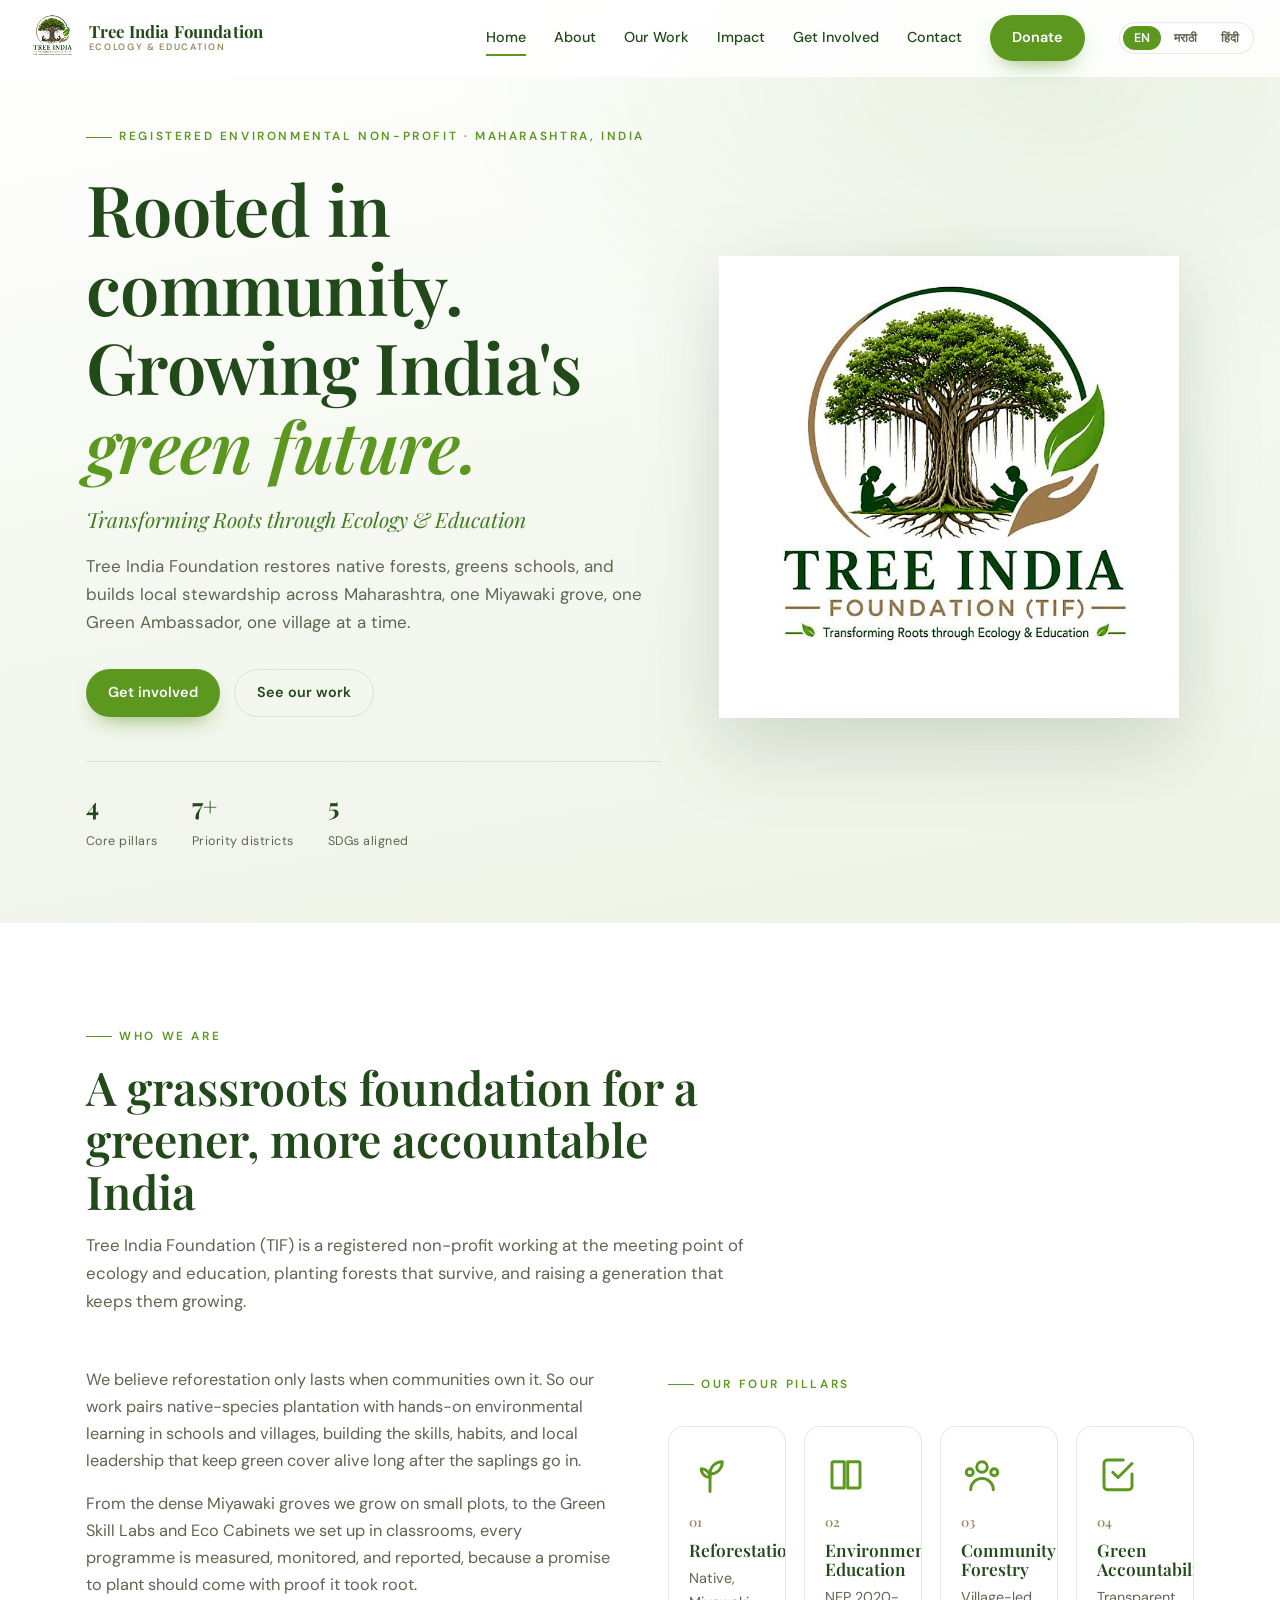
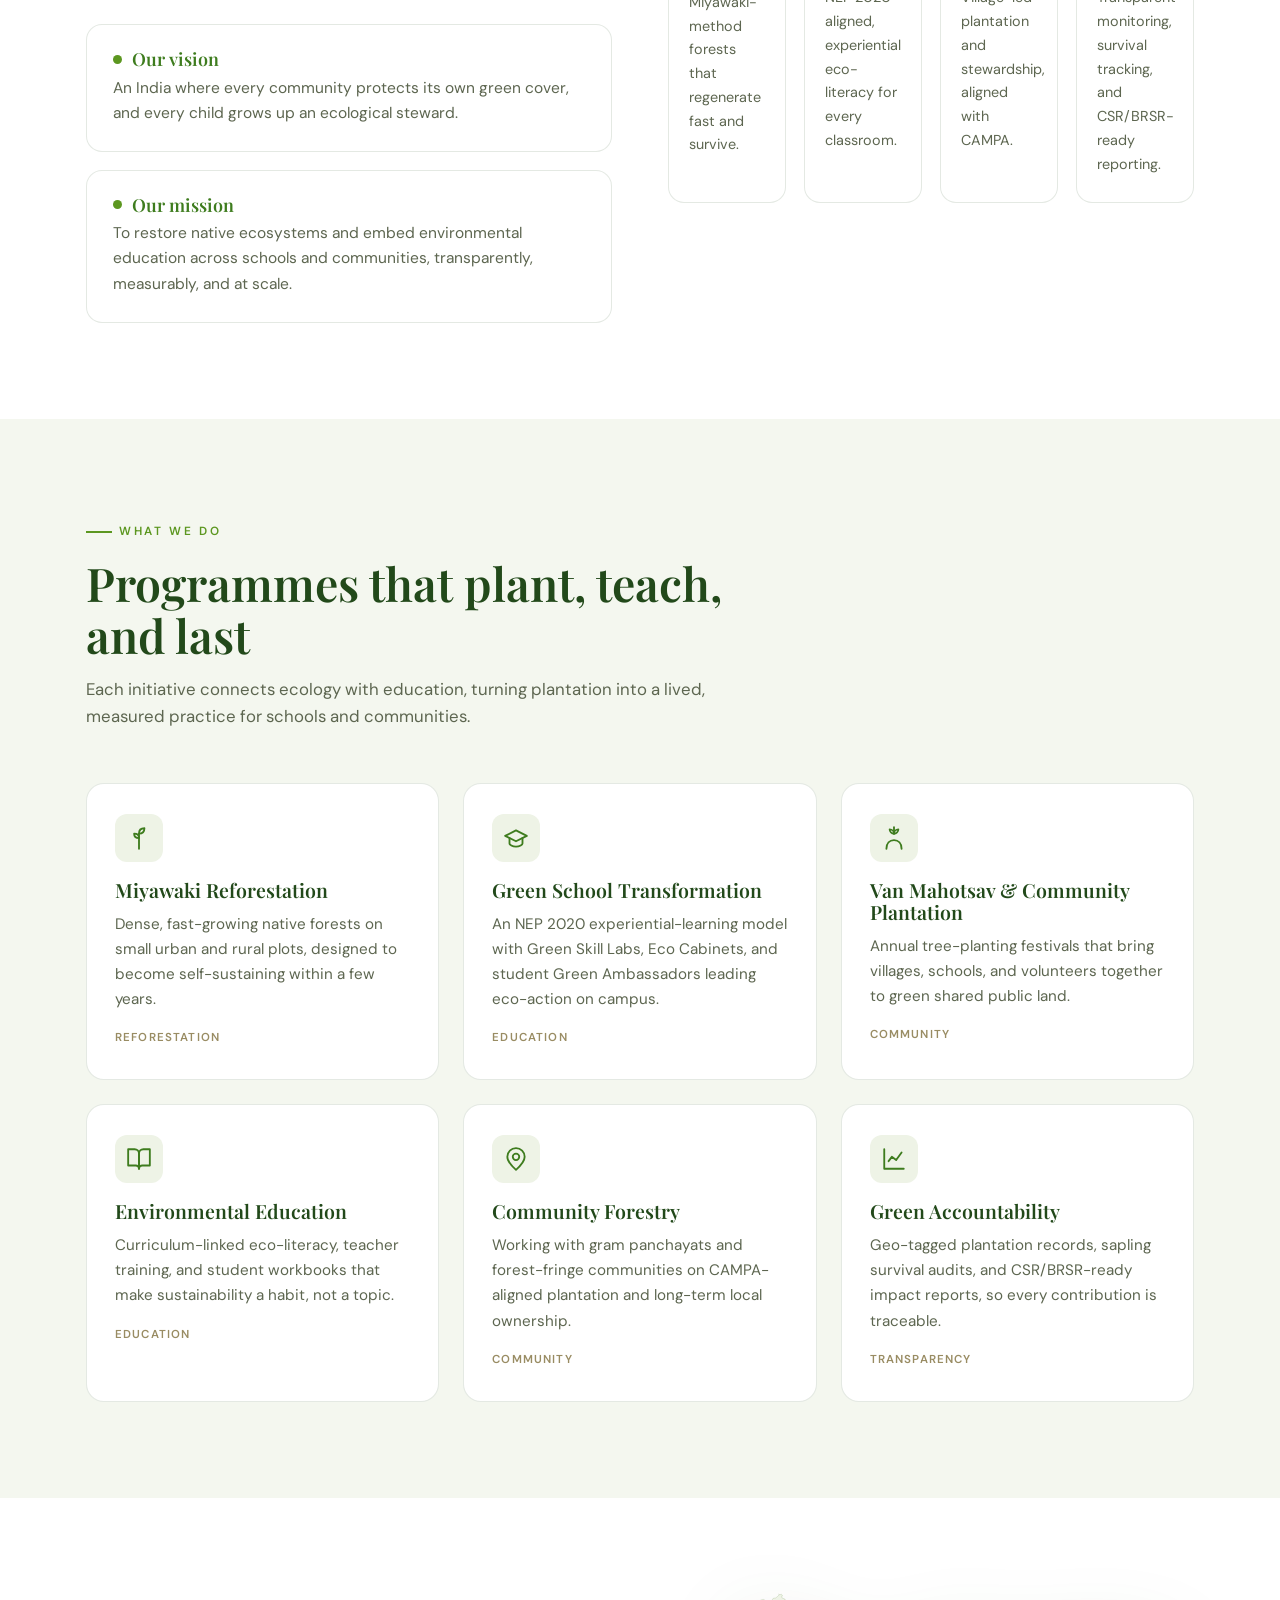
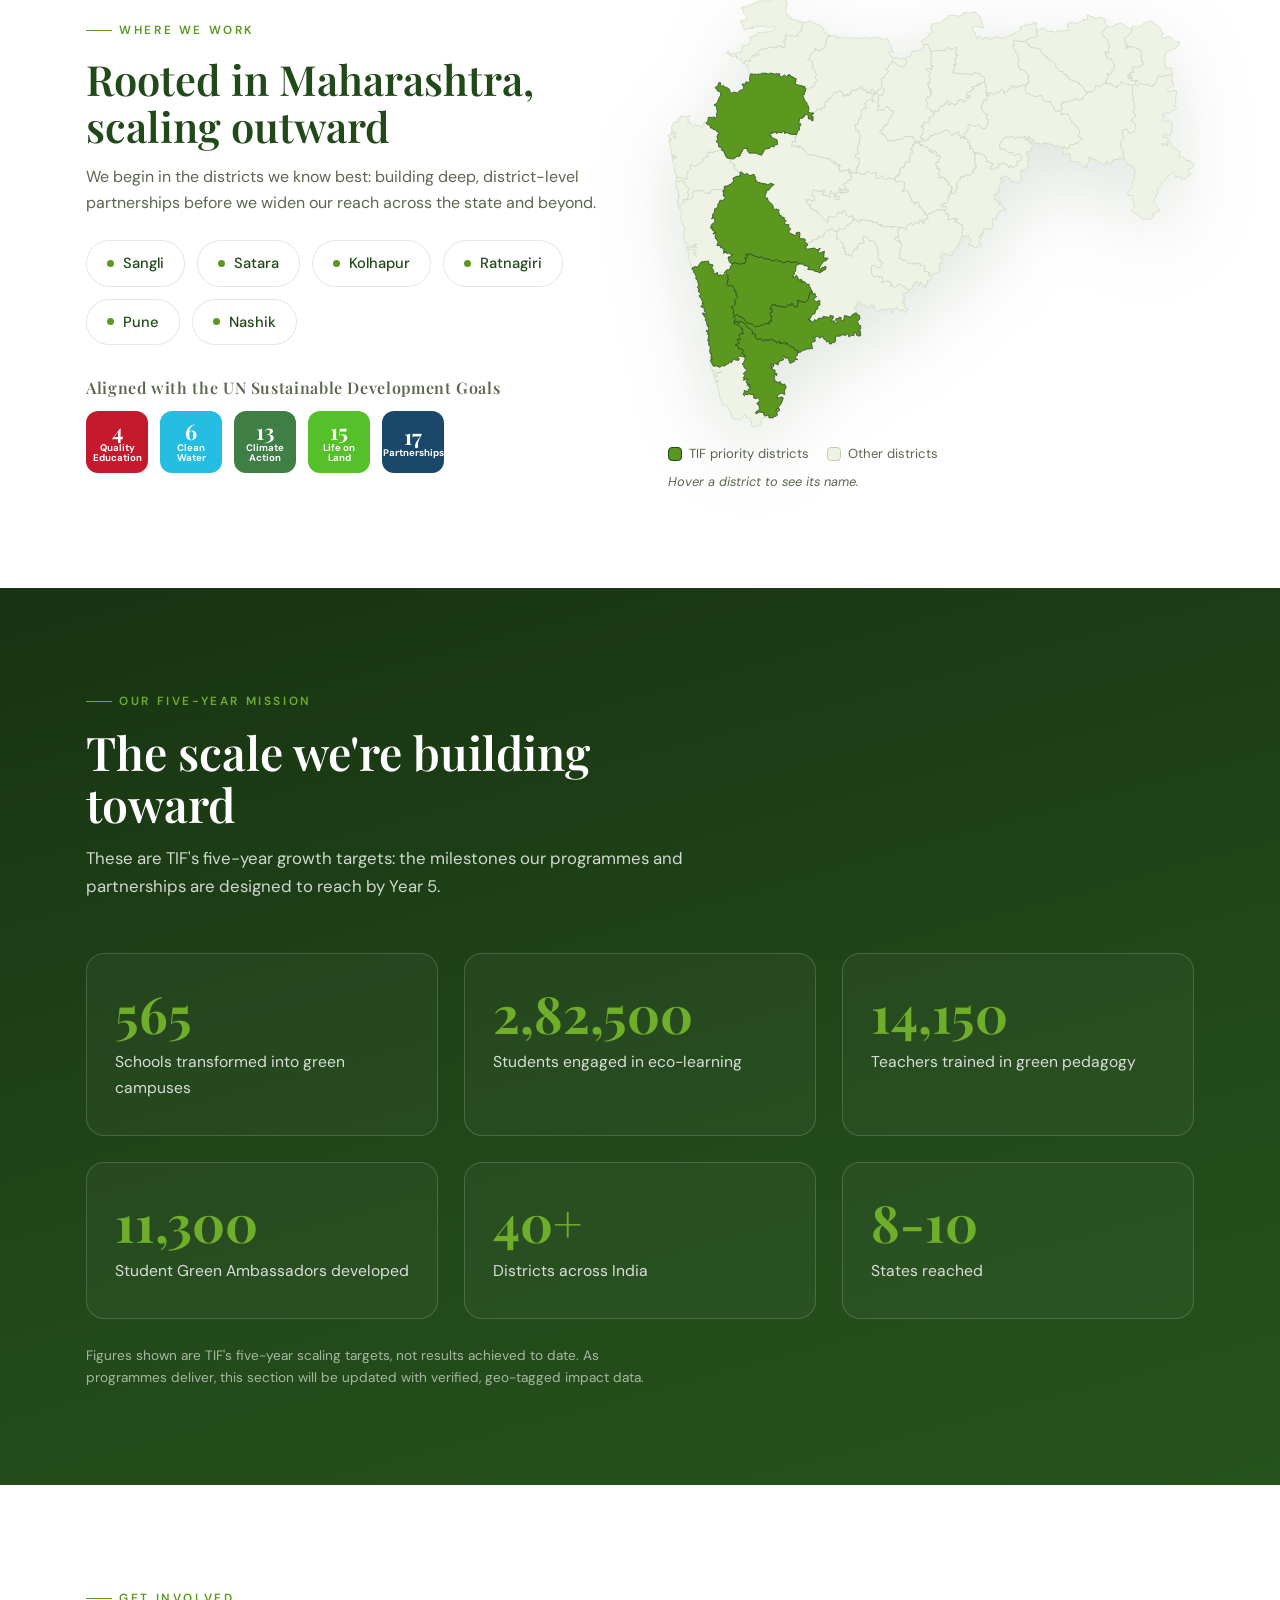
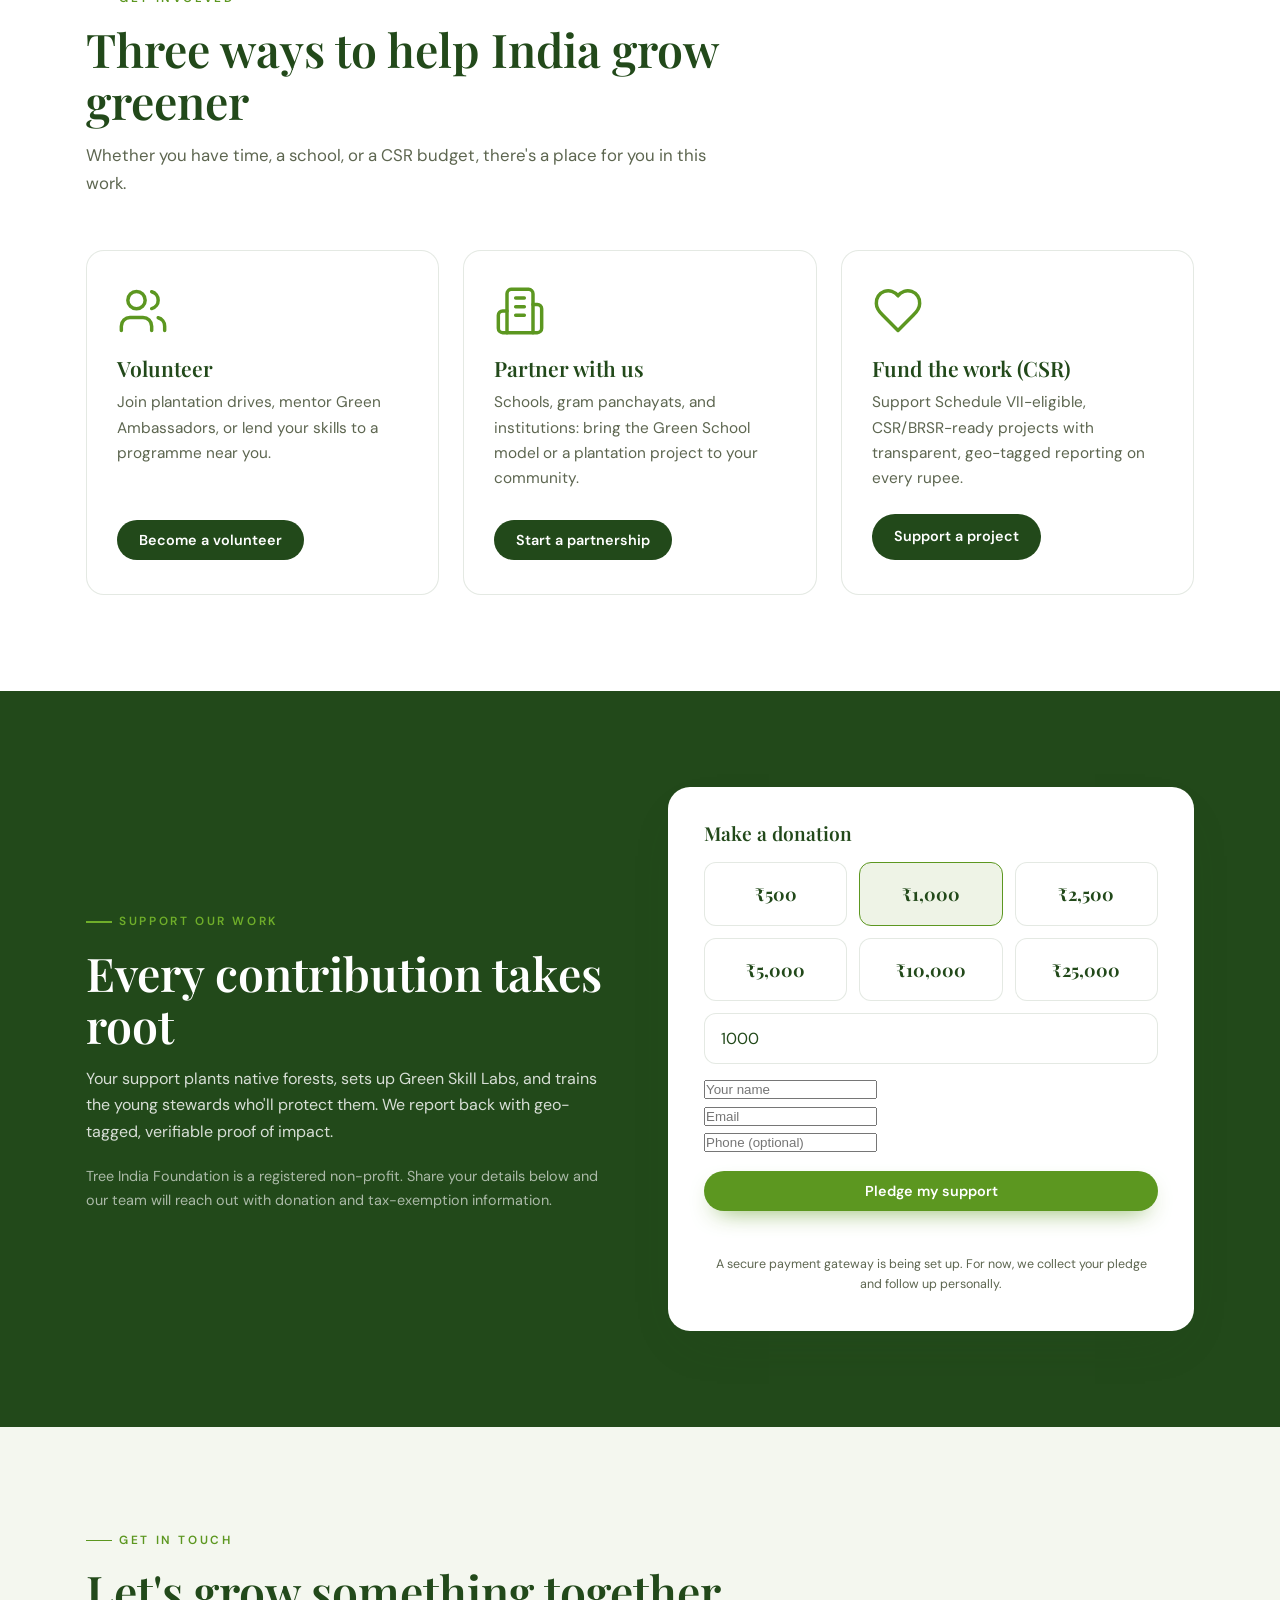
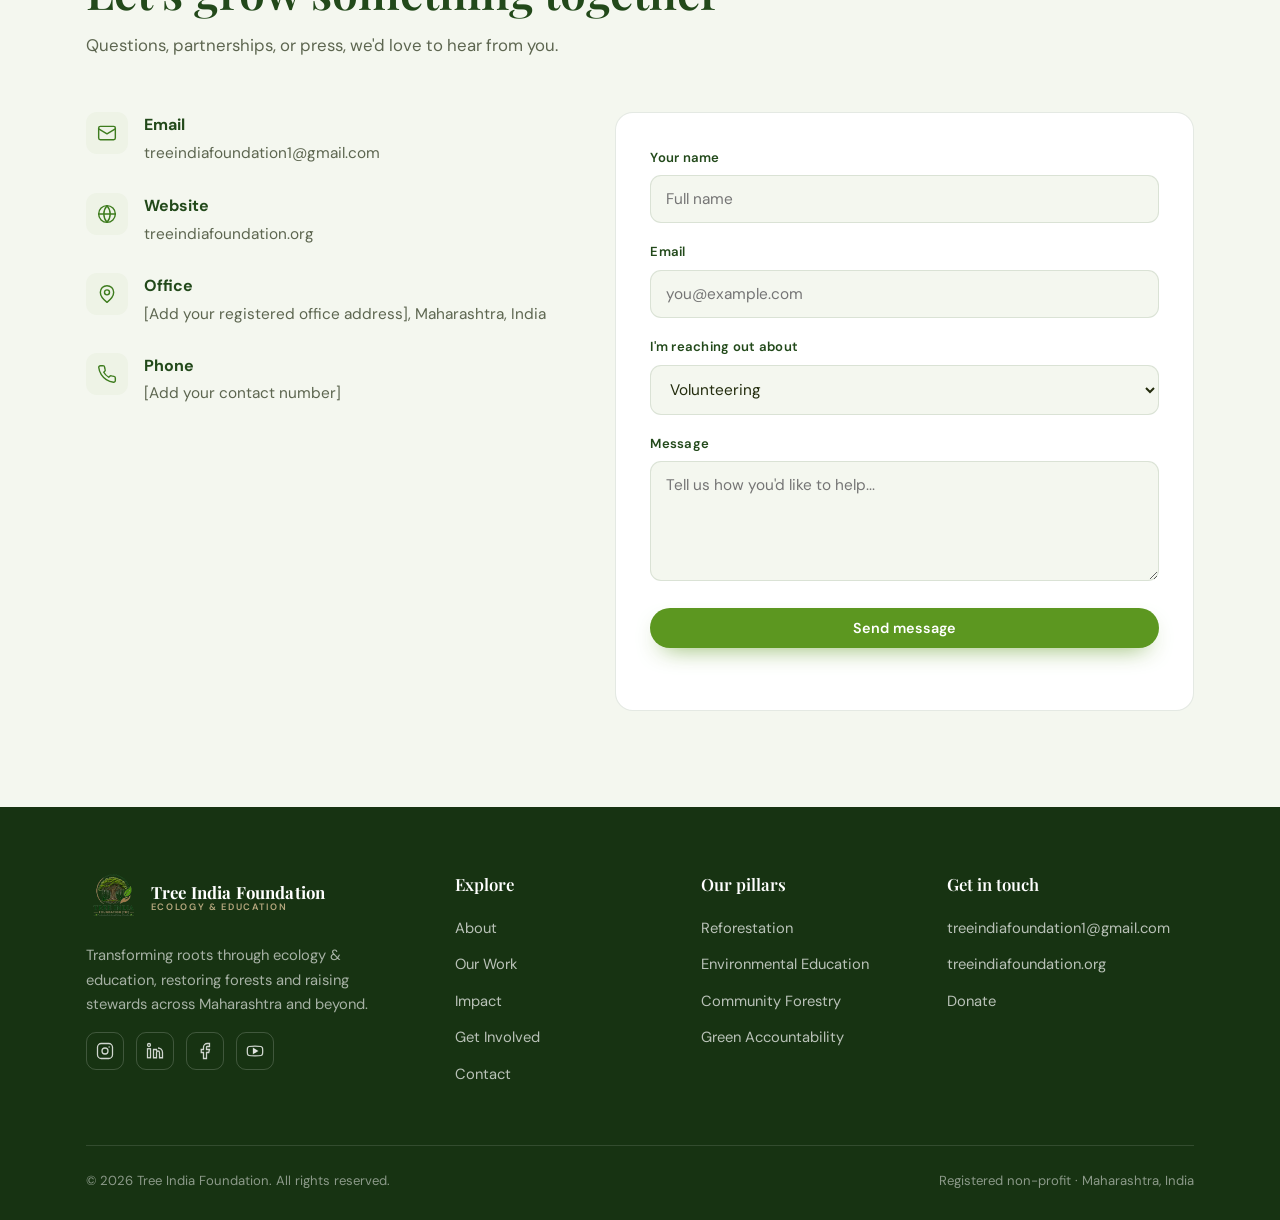
==== index.html @ 0ca1dee1 "TIF Website" ====
<!DOCTYPE html>
<html lang="en">
<head>
<meta charset="UTF-8" />
<meta name="viewport" content="width=device-width, initial-scale=1.0, viewport-fit=cover" />
<title data-i18n="meta.title">Tree India Foundation | Transforming Roots through Ecology & Education</title>
<meta name="description" data-i18n-attr="content" data-i18n="meta.desc" content="Tree India Foundation (TIF) is a registered environmental non-profit restoring forests, greening schools, and building community stewardship across Maharashtra, India." />
<link rel="icon" type="image/png" href="assets/TIF_favicon.png" />
<link rel="preconnect" href="https://fonts.googleapis.com" />
<link rel="preconnect" href="https://fonts.gstatic.com" crossorigin />
<link href="https://fonts.googleapis.com/css2?family=Playfair+Display:ital,wght@0,500;0,600;0,700;1,500&family=DM+Sans:opsz,wght@9..40,300;9..40,400;9..40,500;9..40,600;9..40,700&display=swap" rel="stylesheet" />
<link rel="stylesheet" href="css/styles.css" />
</head>
<body>

<!-- ================= NAV ================= -->
<header class="nav" id="nav">
  <a href="#home" class="brand" aria-label="Tree India Foundation home">
    <img class="mark" src="assets/TIF_Logo_Transparent.png" alt="Tree India Foundation logo" />
    <span class="wordmark"><b>Tree India Foundation</b><span data-i18n="brand.tag">Ecology & Education</span></span>
  </a>
  <nav class="menu" id="menu">
    <a href="#home" class="link" data-i18n="nav.home">Home</a>
    <a href="#about" class="link" data-i18n="nav.about">About</a>
    <a href="#work" class="link" data-i18n="nav.work">Our Work</a>
    <a href="#impact" class="link" data-i18n="nav.impact">Impact</a>
    <a href="#involved" class="link" data-i18n="nav.involved">Get Involved</a>
    <a href="#contact" class="link" data-i18n="nav.contact">Contact</a>
    <a href="#donate" class="btn btn-leaf" data-i18n="nav.donate">Donate</a>
    <div class="lang-switch" id="langSwitch" role="group" aria-label="Language">
      <button data-lang="en" class="active">EN</button>
      <button data-lang="mr">मराठी</button>
      <button data-lang="hi">हिंदी</button>
    </div>
  </nav>
  <button class="hamburger" id="hamburger" aria-label="Menu" aria-expanded="false"><span></span><span></span><span></span></button>
</header>

<!-- ================= HERO ================= -->
<section class="hero" id="home">
  <div class="wrap hero-grid">
    <div class="reveal in">
      <span class="eyebrow" data-i18n="hero.eyebrow">Registered Environmental Non-Profit · Maharashtra, India</span>
      <h1 data-i18n-html="hero.title">Rooted in community.<br>Growing India's <em>green future.</em></h1>
      <p class="tagline" data-i18n="hero.tagline">Transforming Roots through Ecology & Education</p>
      <p class="lead" data-i18n="hero.lead">Tree India Foundation restores native forests, greens schools, and builds local stewardship across Maharashtra, one Miyawaki grove, one Green Ambassador, one village at a time.</p>
      <div class="hero-cta">
        <a href="#involved" class="btn btn-leaf" data-i18n="hero.cta1">Get involved</a>
        <a href="#work" class="btn btn-outline" data-i18n="hero.cta2">See our work</a>
      </div>
      <div class="hero-strip">
        <div class="s"><b>4</b><span data-i18n="hero.stat1">Core pillars</span></div>
        <div class="s"><b>7+</b><span data-i18n="hero.stat2">Priority districts</span></div>
        <div class="s"><b>5</b><span data-i18n="hero.stat3">SDGs aligned</span></div>
      </div>
    </div>
    <div class="hero-art reveal in">
      <div class="halo"></div>
      <img src="assets/TIF_Logo_Enhanced.png" alt="Tree India Foundation banyan emblem" />
    </div>
  </div>
</section>

<!-- ================= ABOUT ================= -->
<section id="about">
  <div class="wrap">
    <div class="section-head reveal">
      <span class="eyebrow" data-i18n="about.eyebrow">Who we are</span>
      <h2 data-i18n="about.title">A grassroots foundation for a greener, more accountable India</h2>
      <p data-i18n="about.intro">Tree India Foundation (TIF) is a registered non-profit working at the meeting point of ecology and education, planting forests that survive, and raising a generation that keeps them growing.</p>
    </div>
    <div class="about-grid">
      <div class="reveal">
        <p style="color:var(--muted);font-size:1.02rem" data-i18n="about.p1">We believe reforestation only lasts when communities own it. So our work pairs native-species plantation with hands-on environmental learning in schools and villages, building the skills, habits, and local leadership that keep green cover alive long after the saplings go in.</p>
        <p style="color:var(--muted);font-size:1.02rem;margin-top:16px" data-i18n="about.p2">From the dense Miyawaki groves we grow on small plots, to the Green Skill Labs and Eco Cabinets we set up in classrooms, every programme is measured, monitored, and reported, because a promise to plant should come with proof it took root.</p>
        <div class="vm">
          <div class="card"><h4><span class="dot"></span><span data-i18n="about.vision.t">Our vision</span></h4><p data-i18n="about.vision.b">An India where every community protects its own green cover, and every child grows up an ecological steward.</p></div>
          <div class="card"><h4><span class="dot"></span><span data-i18n="about.mission.t">Our mission</span></h4><p data-i18n="about.mission.b">To restore native ecosystems and embed environmental education across schools and communities, transparently, measurably, and at scale.</p></div>
        </div>
      </div>
      <div class="reveal">
        <span class="eyebrow" style="margin-bottom:18px" data-i18n="about.pillars">Our four pillars</span>
        <div class="pillars">
          <div class="pillar">
            <div class="ic"><svg viewBox="0 0 24 24" fill="none" stroke="currentColor" stroke-width="1.7" stroke-linecap="round" stroke-linejoin="round"><path d="M12 22V12"/><path d="M12 12c0-4 3-7 7-7 0 4-3 7-7 7Z"/><path d="M12 14c0-3-2.5-5-5-5 0 3 2.5 5 5 5Z"/></svg></div>
            <span class="n">01</span><h4 data-i18n="pillar.1.t">Reforestation</h4><p data-i18n="pillar.1.d">Native, Miyawaki-method forests that regenerate fast and survive.</p>
          </div>
          <div class="pillar">
            <div class="ic"><svg viewBox="0 0 24 24" fill="none" stroke="currentColor" stroke-width="1.7" stroke-linecap="round" stroke-linejoin="round"><path d="M4 19V6a1 1 0 0 1 1-1h6v15H5a1 1 0 0 1-1-1Z"/><path d="M20 19V6a1 1 0 0 0-1-1h-6v15h6a1 1 0 0 0 1-1Z"/></svg></div>
            <span class="n">02</span><h4 data-i18n="pillar.2.t">Environmental Education</h4><p data-i18n="pillar.2.d">NEP 2020-aligned, experiential eco-literacy for every classroom.</p>
          </div>
          <div class="pillar">
            <div class="ic"><svg viewBox="0 0 24 24" fill="none" stroke="currentColor" stroke-width="1.7" stroke-linecap="round" stroke-linejoin="round"><circle cx="12" cy="8" r="3"/><path d="M5.5 21a6.5 6.5 0 0 1 13 0"/><circle cx="5" cy="11" r="2"/><circle cx="19" cy="11" r="2"/></svg></div>
            <span class="n">03</span><h4 data-i18n="pillar.3.t">Community Forestry</h4><p data-i18n="pillar.3.d">Village-led plantation and stewardship, aligned with CAMPA.</p>
          </div>
          <div class="pillar">
            <div class="ic"><svg viewBox="0 0 24 24" fill="none" stroke="currentColor" stroke-width="1.7" stroke-linecap="round" stroke-linejoin="round"><path d="m9 11 3 3 8-8"/><path d="M20 12v7a2 2 0 0 1-2 2H6a2 2 0 0 1-2-2V6a2 2 0 0 1 2-2h9"/></svg></div>
            <span class="n">04</span><h4 data-i18n="pillar.4.t">Green Accountability</h4><p data-i18n="pillar.4.d">Transparent monitoring, survival tracking, and CSR/BRSR-ready reporting.</p>
          </div>
        </div>
      </div>
    </div>
  </div>
</section>

<!-- ================= OUR WORK ================= -->
<section id="work" class="bg-soft">
  <div class="wrap">
    <div class="section-head reveal">
      <span class="eyebrow" data-i18n="work.eyebrow">What we do</span>
      <h2 data-i18n="work.title">Programmes that plant, teach, and last</h2>
      <p data-i18n="work.intro">Each initiative connects ecology with education, turning plantation into a lived, measured practice for schools and communities.</p>
    </div>
    <div class="prog-grid">
      <div class="prog reveal">
        <div class="ic"><svg viewBox="0 0 24 24" fill="none" stroke="currentColor" stroke-width="1.7" stroke-linecap="round" stroke-linejoin="round"><path d="M12 22V8"/><path d="M12 8c0-3 2-5 5-5 0 3-2 5-5 5Z"/><path d="M12 12c0-2.5-2-4-4.5-4C7.5 10.5 9.5 12 12 12Z"/></svg></div>
        <h3 data-i18n="prog.1.t">Miyawaki Reforestation</h3><p data-i18n="prog.1.d">Dense, fast-growing native forests on small urban and rural plots, designed to become self-sustaining within a few years.</p><span class="tag" data-i18n="tag.reforest">Reforestation</span>
      </div>
      <div class="prog reveal">
        <div class="ic"><svg viewBox="0 0 24 24" fill="none" stroke="currentColor" stroke-width="1.7" stroke-linecap="round" stroke-linejoin="round"><path d="M22 10 12 5 2 10l10 5 10-5Z"/><path d="M6 12v5c0 1 2.5 3 6 3s6-2 6-3v-5"/></svg></div>
        <h3 data-i18n="prog.2.t">Green School Transformation</h3><p data-i18n="prog.2.d">An NEP 2020 experiential-learning model with Green Skill Labs, Eco Cabinets, and student Green Ambassadors leading eco-action on campus.</p><span class="tag" data-i18n="tag.education">Education</span>
      </div>
      <div class="prog reveal">
        <div class="ic"><svg viewBox="0 0 24 24" fill="none" stroke="currentColor" stroke-width="1.7" stroke-linecap="round" stroke-linejoin="round"><path d="M12 2v6"/><path d="M12 8a4 4 0 0 0 4-4 4 4 0 0 0-4 4Z"/><path d="M12 8a4 4 0 0 1-4-4 4 4 0 0 1 4 4Z"/><path d="M5 22c0-5 3-8 7-8s7 3 7 8"/></svg></div>
        <h3 data-i18n="prog.3.t">Van Mahotsav & Community Plantation</h3><p data-i18n="prog.3.d">Annual tree-planting festivals that bring villages, schools, and volunteers together to green shared public land.</p><span class="tag" data-i18n="tag.community">Community</span>
      </div>
      <div class="prog reveal">
        <div class="ic"><svg viewBox="0 0 24 24" fill="none" stroke="currentColor" stroke-width="1.7" stroke-linecap="round" stroke-linejoin="round"><path d="M2 3h6a4 4 0 0 1 4 4v14a3 3 0 0 0-3-3H2Z"/><path d="M22 3h-6a4 4 0 0 0-4 4v14a3 3 0 0 1 3-3h7Z"/></svg></div>
        <h3 data-i18n="prog.4.t">Environmental Education</h3><p data-i18n="prog.4.d">Curriculum-linked eco-literacy, teacher training, and student workbooks that make sustainability a habit, not a topic.</p><span class="tag" data-i18n="tag.education">Education</span>
      </div>
      <div class="prog reveal">
        <div class="ic"><svg viewBox="0 0 24 24" fill="none" stroke="currentColor" stroke-width="1.7" stroke-linecap="round" stroke-linejoin="round"><circle cx="12" cy="10" r="3"/><path d="M12 2a8 8 0 0 0-8 8c0 5 8 12 8 12s8-7 8-12a8 8 0 0 0-8-8Z"/></svg></div>
        <h3 data-i18n="prog.5.t">Community Forestry</h3><p data-i18n="prog.5.d">Working with gram panchayats and forest-fringe communities on CAMPA-aligned plantation and long-term local ownership.</p><span class="tag" data-i18n="tag.community">Community</span>
      </div>
      <div class="prog reveal">
        <div class="ic"><svg viewBox="0 0 24 24" fill="none" stroke="currentColor" stroke-width="1.7" stroke-linecap="round" stroke-linejoin="round"><path d="M3 3v18h18"/><path d="m7 14 3-4 4 3 5-7"/></svg></div>
        <h3 data-i18n="prog.6.t">Green Accountability</h3><p data-i18n="prog.6.d">Geo-tagged plantation records, sapling survival audits, and CSR/BRSR-ready impact reports, so every contribution is traceable.</p><span class="tag" data-i18n="tag.transparency">Transparency</span>
      </div>
    </div>
  </div>
</section>

<!-- ================= WHERE WE WORK ================= -->
<section id="where">
  <div class="wrap work-grid">
    <div class="reveal">
      <span class="eyebrow" data-i18n="where.eyebrow">Where we work</span>
      <h2 style="font-size:clamp(1.8rem,3.5vw,2.6rem);margin-top:16px" data-i18n="where.title">Rooted in Maharashtra, scaling outward</h2>
      <p style="color:var(--muted);margin-top:14px" data-i18n="where.intro">We begin in the districts we know best: building deep, district-level partnerships before we widen our reach across the state and beyond.</p>
      <div class="districts">
        <span class="chip"><span class="pin"></span><span data-i18n="dist.sangli">Sangli</span></span>
        <span class="chip"><span class="pin"></span><span data-i18n="dist.satara">Satara</span></span>
        <span class="chip"><span class="pin"></span><span data-i18n="dist.kolhapur">Kolhapur</span></span>
        <span class="chip"><span class="pin"></span><span data-i18n="dist.ratnagiri">Ratnagiri</span></span>
        <span class="chip"><span class="pin"></span><span data-i18n="dist.pune">Pune</span></span>
        <span class="chip"><span class="pin"></span><span data-i18n="dist.nashik">Nashik</span></span>
      </div>
      <div class="sdg">
        <h4 data-i18n="where.sdg">Aligned with the UN Sustainable Development Goals</h4>
        <div class="sdg-row">
          <div class="sdg-badge" style="background:#C5192D"><b>4</b><span data-i18n="sdg.4">Quality Education</span></div>
          <div class="sdg-badge" style="background:#26BDE2"><b>6</b><span data-i18n="sdg.6">Clean Water</span></div>
          <div class="sdg-badge" style="background:#3F7E44"><b>13</b><span data-i18n="sdg.13">Climate Action</span></div>
          <div class="sdg-badge" style="background:#56C02B"><b>15</b><span data-i18n="sdg.15">Life on Land</span></div>
          <div class="sdg-badge" style="background:#19486A"><b>17</b><span data-i18n="sdg.17">Partnerships</span></div>
        </div>
      </div>
    </div>
    <div class="reveal">
      <div class="mh-wrap" id="mhWrap">
        <svg class="mh-map" id="mhMap" viewBox="0 0 1000 824" xmlns="http://www.w3.org/2000/svg" role="img" aria-label="Map of Maharashtra districts">
          <path class="mh-other" data-d="Gondia" d="M946.8 155.6L941.5 154.9L938.3 157.3L931.3 155.4L928.5 167.4L925.1 169.5L924.1 173.5L921.4 173.7L920.4 176.6L910.7 171.7L902.3 172.0L898.0 169.3L894.8 171.2L893.0 175.1L889.9 174.2L888.5 169.2L890.1 165.6L892.0 166.3L892.7 162.6L890.4 164.7L880.3 165.6L883.2 159.7L876.4 161.4L876.8 159.1L874.4 160.4L874.1 154.4L878.5 155.7L880.1 158.9L881.1 158.1L881.6 155.5L874.6 153.6L877.4 150.5L879.9 151.2L881.5 147.7L885.7 149.7L885.8 146.8L881.6 144.5L884.5 141.2L883.7 138.0L891.3 139.1L895.6 136.9L898.5 139.1L901.0 134.2L903.4 133.7L902.8 128.3L899.0 128.2L901.4 122.8L899.5 122.0L900.2 119.8L898.1 119.2L901.2 113.6L899.6 112.4L898.7 106.7L894.0 105.2L893.7 103.1L891.4 104.7L889.7 102.6L886.7 102.7L883.4 99.8L875.0 100.4L874.8 102.6L870.6 103.4L872.6 100.4L871.8 99.5L874.5 99.5L869.8 97.5L871.2 92.8L868.4 91.4L868.4 87.0L866.3 84.4L876.5 77.9L882.0 69.6L881.1 65.0L882.9 61.3L887.3 60.9L891.1 64.1L895.0 61.2L899.8 61.1L905.8 54.2L909.8 54.8L915.8 51.0L917.9 52.9L923.4 53.2L927.2 58.7L929.9 58.6L932.2 61.4L931.1 62.3L936.6 65.3L937.6 69.7L942.2 76.0L939.1 80.2L941.0 84.2L945.4 84.8L946.5 80.8L955.0 81.9L963.8 90.6L966.4 91.4L971.5 89.6L973.7 92.3L965.5 103.4L947.3 110.1L945.0 116.9L946.6 117.8L944.3 120.1L945.9 127.5L942.5 131.4L944.8 133.2L947.3 141.6L957.3 140.8L959.1 155.2L954.4 153.7L946.8 155.6Z"/>
          <path class="mh-other" data-d="Bhandara" d="M881.3 66.0L882.0 69.6L876.5 77.9L866.3 84.4L868.4 87.0L868.4 91.4L871.2 92.8L869.8 97.5L874.5 99.5L871.8 99.5L872.6 100.4L870.6 103.4L874.8 102.6L875.0 100.4L883.4 99.8L886.7 102.7L889.7 102.6L891.4 104.7L893.7 103.1L894.0 105.2L898.7 106.7L899.6 112.4L901.2 113.6L898.1 119.2L900.2 119.8L899.5 122.0L901.4 122.8L899.0 128.2L902.8 128.3L903.4 133.7L901.0 134.2L898.5 139.1L895.6 136.9L891.3 139.1L883.7 138.0L884.5 141.2L881.6 144.5L885.8 146.8L885.7 149.7L881.5 147.7L879.9 151.2L877.4 150.5L874.6 153.6L881.6 155.5L881.1 158.1L880.1 158.9L878.5 155.7L874.1 154.4L873.4 156.0L875.1 157.7L874.4 160.4L876.8 159.1L876.4 161.4L883.2 159.7L880.3 165.6L890.4 164.7L892.7 162.6L892.0 166.3L890.1 165.6L888.5 169.2L888.9 173.8L886.3 171.6L882.5 174.8L877.5 172.3L871.5 173.1L861.6 166.5L860.8 172.2L853.7 174.3L854.0 178.4L844.9 174.0L843.6 171.5L832.6 169.1L834.0 161.3L837.3 157.1L834.9 151.5L839.9 152.5L843.8 149.6L843.8 144.8L847.9 142.0L849.2 137.1L842.2 123.2L839.1 124.0L836.5 121.2L833.9 122.5L832.5 120.8L834.3 120.1L833.7 117.2L829.6 114.7L831.5 111.8L830.1 109.0L837.3 112.5L837.8 108.1L836.4 106.0L839.5 97.0L836.9 93.6L837.0 90.3L830.4 81.5L828.5 81.3L827.5 77.6L824.2 76.6L832.0 64.0L848.8 61.3L849.9 58.5L859.2 55.1L865.8 57.3L870.5 62.4L877.7 66.1L881.3 66.0Z"/>
          <path class="mh-other" data-d="Jalgaon" d="M451.9 135.4L447.7 138.8L439.7 138.0L438.0 135.0L425.6 127.9L424.8 132.1L420.1 135.3L419.3 138.8L415.5 141.8L415.3 144.2L419.6 146.3L419.1 147.7L411.7 156.2L411.5 159.9L407.3 160.2L404.0 163.1L407.7 166.9L405.4 170.6L406.6 179.7L404.1 181.6L400.3 181.1L400.1 183.6L397.4 184.2L397.6 187.0L392.2 187.7L392.1 184.8L388.1 181.0L386.1 182.0L384.9 187.5L386.8 188.5L379.9 188.6L380.1 186.0L376.6 187.0L375.9 182.2L369.3 181.8L369.9 176.2L366.7 175.4L364.3 176.5L364.7 180.4L362.9 181.6L357.9 181.0L358.7 183.3L357.0 183.8L349.5 182.9L347.6 185.1L348.5 189.4L345.7 190.1L344.2 193.4L339.9 190.0L339.8 194.8L338.6 191.7L335.9 192.8L336.5 194.9L332.7 193.9L331.7 186.6L328.9 187.0L328.0 184.3L323.2 184.8L322.9 186.9L319.8 188.1L315.8 186.8L311.9 194.4L312.0 197.4L309.4 196.7L308.6 199.7L303.9 199.6L303.9 204.6L299.6 205.3L297.3 207.8L299.7 215.7L291.7 217.7L291.0 221.1L283.7 217.6L282.8 221.7L276.6 226.0L270.5 226.0L266.5 223.9L268.0 217.7L266.4 211.8L263.2 209.5L264.7 207.2L260.5 203.5L259.3 199.4L256.7 200.1L258.2 196.5L255.7 192.3L259.7 191.3L259.4 186.6L261.4 185.2L261.8 179.6L276.3 176.5L279.1 172.1L278.2 168.2L283.2 164.7L279.5 157.9L282.3 154.3L280.1 150.8L279.8 145.1L276.5 141.9L273.9 141.8L273.7 137.2L276.2 136.5L273.7 128.6L271.1 125.9L265.0 125.5L268.6 122.6L271.7 113.4L280.1 107.6L277.7 103.5L281.2 104.2L285.0 108.3L289.0 107.9L289.7 105.6L296.6 102.7L301.7 91.9L299.2 88.6L302.5 87.9L300.9 86.2L303.9 80.9L320.4 79.5L320.8 83.2L327.8 81.1L330.9 83.9L347.6 82.9L350.5 85.2L358.1 82.3L360.1 84.4L365.8 84.4L372.9 82.7L385.5 84.2L391.9 81.9L395.0 83.5L401.3 82.5L411.6 87.8L417.4 84.9L421.4 95.7L423.2 95.9L425.1 99.8L422.9 103.3L425.8 104.1L427.2 108.9L426.6 111.1L421.9 109.9L419.2 111.1L422.2 117.0L426.4 119.2L426.0 122.4L437.3 120.9L439.7 123.5L452.4 122.8L454.1 128.3L451.9 135.4Z"/>
          <path class="mh-other" data-d="Wardha" d="M677.2 90.1L686.3 94.8L685.3 97.2L687.8 97.7L688.5 100.4L700.6 103.5L702.5 102.2L706.3 104.2L715.7 117.6L721.1 118.6L722.9 124.2L726.4 125.0L727.5 128.1L730.4 127.8L736.5 131.9L737.4 139.3L743.3 143.9L742.2 144.8L743.7 146.6L747.5 147.8L749.7 146.3L751.7 147.7L753.7 153.9L755.5 152.5L759.2 153.5L759.2 157.1L763.1 158.9L762.7 162.2L782.2 168.9L782.4 172.5L787.0 173.7L792.6 183.9L796.5 185.9L796.1 189.8L790.3 194.8L788.9 199.4L786.7 198.9L784.1 202.9L772.6 198.8L769.9 202.9L768.2 201.0L765.8 201.7L764.1 205.8L757.6 204.6L752.4 206.6L751.0 205.0L749.6 206.0L751.1 207.7L747.5 209.8L749.3 219.3L745.4 222.2L738.0 223.0L734.3 220.8L734.4 215.9L726.8 207.0L727.0 204.9L716.6 204.2L713.3 201.0L710.2 193.3L698.1 195.1L682.2 188.9L680.3 186.5L678.6 177.9L681.9 171.5L683.9 169.7L684.5 171.1L686.3 166.1L683.9 158.1L686.9 155.8L686.5 154.0L683.8 154.7L679.6 147.1L674.3 144.2L670.5 144.8L668.9 139.9L665.8 138.4L664.9 127.6L666.7 126.3L666.7 122.7L664.0 117.8L665.9 114.7L659.6 109.6L660.1 106.9L654.8 99.8L655.8 96.9L658.2 96.3L656.4 93.8L657.6 87.0L667.4 90.1L677.2 90.1Z"/>
          <path class="mh-other" data-d="Buldhana" d="M406.6 177.6L405.4 170.6L407.7 166.9L404.0 163.1L407.3 160.2L411.5 159.9L411.7 156.2L419.1 147.7L419.6 146.3L415.3 144.2L415.5 141.8L419.3 138.8L420.1 135.3L424.8 132.1L425.6 127.9L438.0 135.0L439.7 138.0L447.7 138.8L451.9 135.4L454.1 128.3L452.0 122.4L455.9 121.2L455.6 119.4L461.1 118.7L460.5 117.0L463.3 115.0L462.3 114.2L465.3 107.8L470.1 109.2L474.4 106.9L481.4 108.8L483.6 102.1L486.0 101.6L486.2 96.5L493.6 95.4L496.6 100.4L496.3 103.9L498.1 104.3L498.9 108.0L500.7 107.7L499.7 109.0L501.5 119.1L499.7 121.7L501.1 123.2L498.6 127.5L502.7 130.2L500.2 133.0L501.0 136.0L504.3 136.5L504.0 138.1L501.5 137.3L499.9 141.2L501.4 141.8L501.0 144.3L496.2 141.6L489.6 143.0L493.9 147.4L496.1 146.8L498.5 150.8L496.0 157.8L499.7 161.2L497.2 166.0L498.4 168.3L495.2 169.0L493.4 172.2L495.5 172.6L494.6 176.6L498.0 177.4L496.8 179.9L499.3 180.3L498.1 183.4L500.8 183.3L501.6 185.3L499.1 186.8L500.7 187.3L499.2 194.3L496.3 197.1L494.9 197.4L493.9 194.4L491.7 196.6L492.1 200.1L489.9 201.6L494.0 209.6L491.8 211.2L490.6 215.5L501.9 220.3L501.1 223.4L505.2 224.7L505.7 229.9L501.0 234.6L496.4 234.1L497.6 244.2L486.9 244.5L484.6 251.8L482.3 250.1L481.5 254.1L486.1 254.5L484.1 262.6L486.0 263.7L482.7 266.3L483.0 269.2L479.4 270.4L479.9 274.4L485.9 274.4L481.0 281.0L471.0 280.3L470.6 277.9L465.4 274.2L465.7 270.8L455.4 270.8L453.3 272.9L450.3 269.8L448.8 273.9L441.7 277.5L436.7 276.4L422.2 280.3L421.5 278.0L417.6 279.0L415.3 275.9L415.4 271.8L413.0 271.0L411.6 267.4L407.1 266.4L407.3 264.0L404.6 264.0L401.4 260.8L408.7 257.4L408.1 253.1L414.1 251.3L412.0 249.8L412.6 248.1L417.2 248.4L419.0 239.7L424.0 234.3L422.0 232.1L426.0 230.1L429.3 222.2L422.9 222.1L423.7 220.9L421.2 220.2L421.1 216.5L417.0 216.1L416.2 213.7L411.5 217.4L409.6 221.5L401.9 220.2L399.6 222.3L396.4 220.6L398.7 213.3L401.8 213.3L398.5 205.8L400.4 201.0L398.6 196.3L402.5 192.5L408.0 192.8L407.7 190.0L410.2 189.4L411.0 186.4L409.6 178.9L406.6 177.6Z"/>
          <path class="mh-other" data-d="Akola" d="M505.2 224.7L501.1 223.4L501.9 220.3L490.6 215.5L491.8 211.2L494.0 209.6L489.9 201.6L492.1 200.1L491.7 196.6L493.9 194.4L494.9 197.4L496.3 197.1L499.2 194.3L500.7 187.3L499.1 186.8L501.6 185.3L500.8 183.3L498.1 183.4L499.3 180.3L496.8 179.9L498.0 177.4L494.6 176.6L495.5 172.6L493.4 172.2L495.2 169.0L498.4 168.3L497.2 166.0L499.7 161.2L496.0 157.8L498.5 150.8L496.1 146.8L493.9 147.4L489.6 143.0L496.2 141.6L501.0 144.3L501.4 141.8L499.9 141.2L501.5 137.3L504.0 138.1L504.3 136.5L501.0 136.0L500.1 133.3L502.7 130.2L498.6 127.5L500.8 125.7L499.7 121.7L501.5 119.1L499.7 109.0L500.7 107.7L501.7 109.0L517.0 106.8L526.9 107.4L527.9 103.2L531.2 100.9L536.8 104.8L543.0 104.2L547.4 101.4L550.2 102.1L548.3 103.9L549.5 106.9L547.4 108.6L546.5 113.9L551.0 114.7L551.0 117.0L548.0 117.3L548.5 123.2L545.3 123.5L545.3 128.2L548.0 130.7L547.4 133.9L543.3 133.9L543.4 135.8L546.6 136.1L543.5 142.7L542.8 150.0L545.7 150.6L546.6 149.1L549.0 151.7L554.0 150.6L561.8 152.1L565.3 150.7L568.0 152.5L579.9 152.6L583.5 147.8L585.2 147.9L584.8 150.3L594.0 151.2L594.2 155.1L601.1 158.1L602.3 160.8L601.2 168.6L597.3 167.4L595.3 170.8L590.2 170.6L592.5 173.0L589.2 173.2L589.0 175.6L586.4 173.3L585.1 175.7L578.6 176.2L577.5 177.9L580.5 178.3L582.9 181.5L576.9 182.4L576.5 185.1L571.6 186.2L571.0 187.9L568.3 186.9L567.9 193.3L575.2 193.3L574.3 196.3L571.9 199.1L571.9 197.0L566.8 196.9L568.8 200.2L566.6 202.9L563.3 203.5L562.4 206.8L560.8 206.4L559.4 201.9L555.0 199.9L554.5 203.3L549.7 203.2L549.4 205.2L551.0 206.2L549.3 209.6L545.4 209.4L544.2 212.0L541.8 208.0L538.2 207.1L538.0 210.0L533.9 211.1L532.9 207.1L534.3 203.8L530.1 203.1L528.8 207.7L526.2 208.4L524.3 213.1L519.3 213.2L514.7 217.7L514.0 220.0L516.2 220.6L512.5 224.8L508.8 222.3L505.2 224.7Z"/>
          <path class="mh-other" data-d="Gadchiroli" d="M886.3 171.6L893.0 175.1L894.8 171.2L898.0 169.3L902.3 172.0L910.7 171.7L920.4 176.6L921.4 173.7L924.1 173.5L925.1 169.5L928.5 167.4L931.3 155.4L938.3 157.3L941.5 154.9L946.8 155.6L954.4 153.7L959.1 155.2L958.0 162.7L959.6 169.6L962.3 173.0L954.1 176.5L949.4 181.4L952.2 185.8L954.2 186.2L961.5 182.7L967.7 183.9L965.9 185.6L967.0 188.4L964.1 203.0L965.5 204.9L962.8 210.3L967.0 218.0L965.1 219.9L957.7 221.1L954.0 226.6L949.4 225.4L939.0 229.2L942.2 234.3L938.2 239.5L939.8 241.8L943.6 243.3L946.8 241.3L952.3 242.1L958.0 245.5L957.1 248.4L958.6 251.5L957.7 262.4L955.3 268.4L950.3 269.5L945.9 266.1L940.9 268.5L941.2 272.5L950.6 273.2L952.4 277.2L944.5 284.9L939.8 284.1L939.8 286.8L947.3 286.8L950.3 290.0L949.8 286.0L947.9 284.9L949.3 282.7L954.1 282.2L957.3 283.9L958.0 290.7L973.1 299.2L971.7 310.4L977.7 309.8L984.4 313.6L985.1 316.7L992.4 316.2L995.0 321.8L999.7 322.2L1000.0 327.0L997.1 331.7L989.7 333.2L989.5 336.6L994.5 342.1L982.1 352.0L974.7 352.1L975.2 348.5L973.5 346.5L965.4 349.1L960.9 337.3L954.1 344.2L949.5 345.5L945.4 354.6L938.2 358.3L938.8 364.7L931.5 370.1L931.0 379.8L927.1 382.5L927.8 386.0L924.2 389.7L923.9 396.7L933.4 408.3L933.7 412.3L927.4 415.1L924.3 418.8L920.8 418.8L924.1 424.3L921.2 426.4L916.8 426.5L914.9 429.7L910.1 427.1L905.4 429.7L897.4 424.0L893.3 418.2L886.7 417.8L880.6 411.4L886.4 405.9L883.8 384.7L882.4 382.5L875.4 383.5L873.8 375.6L884.4 367.0L881.8 359.8L886.9 349.9L886.0 345.7L888.3 337.5L884.4 328.5L880.7 325.2L874.6 323.4L867.5 314.6L865.0 306.2L864.6 295.6L861.1 291.7L859.1 284.2L867.2 274.4L863.0 265.0L864.7 259.4L868.1 257.1L873.2 256.9L875.6 263.0L880.8 264.6L885.4 261.7L889.8 254.8L887.1 245.5L880.2 241.5L883.1 235.7L889.6 232.3L884.0 223.4L887.6 215.3L885.8 211.5L886.4 207.2L883.6 203.8L885.0 192.6L881.9 189.4L883.5 183.5L882.9 173.5L886.3 171.6Z"/>
          <path class="mh-other" data-d="Washim" d="M483.3 277.7L485.9 274.4L479.9 274.4L479.4 270.4L483.0 269.2L482.7 266.3L485.7 265.1L484.1 262.6L486.1 254.5L481.5 254.1L482.3 250.1L484.6 251.8L486.9 244.5L497.6 244.2L496.4 234.1L501.0 234.6L505.5 230.2L505.8 224.1L509.3 222.4L512.5 224.8L516.2 220.6L514.0 220.0L514.7 217.7L519.3 213.2L524.3 213.1L526.2 208.4L528.8 207.7L530.1 203.1L534.3 203.8L532.9 207.1L533.9 211.1L538.0 210.0L538.2 207.1L541.8 208.0L544.2 212.0L545.4 209.4L549.3 209.6L551.0 206.2L549.4 205.2L549.7 203.2L554.5 203.3L555.0 199.9L559.4 201.9L560.8 206.4L562.4 206.8L563.3 203.5L566.6 202.9L568.8 200.2L566.8 196.9L571.9 197.0L571.9 199.1L574.3 196.3L575.2 193.3L567.9 193.3L568.3 186.9L571.0 187.9L571.6 186.2L576.5 185.1L576.9 182.4L582.9 181.5L580.5 178.3L577.5 177.9L578.6 176.2L585.1 175.7L586.4 173.3L589.0 175.6L589.2 173.2L592.5 173.0L590.2 170.6L595.3 170.8L597.3 167.4L604.0 169.3L604.2 176.2L606.5 176.0L606.8 178.7L603.2 188.0L606.0 188.3L605.0 192.5L610.8 192.1L606.4 196.9L605.1 202.9L601.7 200.9L599.6 203.4L599.3 207.8L597.7 207.4L596.7 209.4L595.9 216.6L601.2 226.9L607.9 228.9L605.3 236.6L606.2 238.6L609.5 239.1L608.3 247.6L603.3 256.1L597.5 256.9L590.7 248.2L583.4 251.8L571.4 248.0L569.9 252.3L572.2 254.7L568.4 259.7L567.9 264.0L566.2 265.9L564.0 265.1L561.6 268.7L561.6 272.3L560.0 271.3L559.5 273.7L555.7 274.6L555.8 268.7L552.2 268.3L553.1 264.1L551.5 261.8L539.6 269.3L534.5 261.3L526.4 258.4L525.7 260.9L515.0 265.3L514.4 267.2L507.4 265.3L505.5 269.7L499.5 268.9L498.5 272.8L496.4 271.8L495.6 276.9L490.3 276.5L488.4 280.2L483.3 277.7Z"/>
          <path class="mh-other" data-d="Chandrapur" d="M883.0 174.4L883.5 183.5L881.9 189.4L885.0 192.6L883.6 203.8L886.4 207.2L885.8 211.5L887.6 215.3L884.0 223.4L889.6 232.3L883.1 235.7L880.2 241.5L887.1 245.5L889.8 254.8L885.4 261.7L880.8 264.6L875.6 263.0L873.2 256.9L868.1 257.1L864.7 259.4L863.0 265.0L867.2 274.4L859.1 284.2L861.1 291.7L864.6 295.6L865.0 306.2L867.5 314.6L859.9 310.8L855.7 313.9L845.9 315.3L842.0 323.8L836.8 321.6L835.2 317.7L832.6 319.2L832.6 322.1L826.9 324.7L822.3 319.9L818.9 320.2L814.1 314.9L808.4 314.9L807.8 316.2L807.0 312.3L799.2 309.8L800.5 312.8L798.8 320.2L794.5 325.5L796.8 328.6L792.9 330.0L781.6 320.6L775.3 318.5L769.5 319.5L767.4 316.9L766.6 318.4L762.5 318.0L766.4 314.2L764.3 311.8L764.3 304.7L758.0 302.9L756.0 304.8L751.7 304.4L752.7 300.4L750.4 291.1L754.8 290.4L755.1 293.0L758.0 294.3L763.7 292.6L762.1 289.2L763.8 286.4L772.6 286.2L774.7 283.5L778.4 283.9L787.7 273.9L780.7 271.3L780.4 267.1L783.0 264.4L780.8 262.8L783.3 261.8L782.9 259.4L779.8 257.7L778.6 252.4L775.0 251.8L775.6 249.5L772.1 246.4L769.6 244.3L766.0 244.3L767.4 241.5L764.1 238.6L765.2 234.0L760.3 230.0L760.2 228.1L747.3 228.4L747.9 225.2L745.3 222.1L749.3 219.3L747.5 209.8L751.1 207.7L749.6 205.9L751.0 205.0L752.4 206.6L757.6 204.6L764.1 205.8L765.8 201.7L768.2 201.0L769.9 202.9L772.6 198.8L784.1 202.9L786.7 198.9L788.9 199.4L790.3 194.8L796.1 189.8L796.5 185.9L808.7 185.7L812.6 176.9L812.0 174.0L815.8 173.1L818.1 176.2L822.6 175.9L829.1 169.7L843.6 171.5L844.9 174.0L854.0 178.4L853.7 174.3L860.8 172.2L861.6 166.5L871.5 173.1L877.5 172.3L883.0 174.4Z"/>
          <path class="mh-other" data-d="Yavatmal" d="M681.7 171.8L681.1 175.4L678.6 177.9L680.3 186.5L682.2 188.9L698.1 195.1L710.2 193.3L713.3 201.0L716.6 204.2L727.0 204.9L726.8 207.0L734.4 215.9L734.3 220.8L738.0 223.0L745.4 222.2L747.9 225.2L747.3 228.4L760.2 228.1L760.3 230.0L765.2 234.0L764.1 238.6L767.4 241.5L766.0 244.3L769.6 244.3L772.1 246.4L775.6 249.5L775.0 251.8L778.6 252.4L779.8 257.7L782.9 259.4L783.3 261.8L780.8 262.8L783.0 264.4L780.4 267.1L780.7 271.3L787.5 274.9L778.4 283.9L774.7 283.5L772.6 286.2L763.8 286.4L762.1 289.2L763.7 292.6L758.0 294.3L755.1 293.0L754.8 290.4L746.0 291.9L743.3 289.0L738.0 288.4L735.7 290.5L733.2 287.7L721.6 283.9L710.9 283.8L707.9 287.2L705.7 284.1L700.8 284.4L697.0 281.9L694.6 275.9L688.3 275.1L688.0 271.3L682.9 272.7L681.7 276.8L679.2 277.8L677.6 275.7L679.6 273.2L678.8 270.3L673.3 273.6L665.8 272.1L661.0 274.7L657.4 273.9L654.9 270.3L650.3 272.5L642.7 272.3L636.5 276.2L630.2 286.7L631.7 293.2L635.1 295.8L640.4 294.2L646.9 302.1L654.2 300.4L655.1 303.8L659.1 307.1L664.4 303.6L670.1 305.4L672.3 309.8L671.3 317.2L663.0 318.5L664.9 322.3L662.1 327.0L659.9 326.9L656.8 330.1L651.4 326.1L650.1 330.5L647.5 330.5L644.9 323.7L640.9 325.1L637.2 320.3L634.5 324.5L631.4 321.9L629.4 323.4L629.5 326.2L627.4 327.4L629.8 330.8L627.9 332.5L624.8 329.3L618.0 333.7L611.7 332.6L613.4 327.7L616.7 326.9L617.5 321.5L612.7 321.9L611.5 319.6L604.2 318.3L605.9 317.4L605.3 311.0L603.2 311.1L600.7 305.7L597.3 304.4L594.3 305.4L592.3 303.1L580.9 300.4L580.3 295.9L577.0 293.2L573.2 295.4L573.6 290.5L576.3 289.5L573.0 287.9L574.2 283.7L568.8 283.0L568.7 281.6L570.8 281.7L569.8 280.0L570.9 278.6L566.2 275.0L562.9 275.4L562.7 274.1L565.1 274.0L565.0 271.9L561.6 272.8L561.6 268.7L564.0 265.1L566.2 265.9L567.9 264.0L568.4 259.7L572.2 254.7L569.9 252.3L571.4 248.0L583.4 251.8L590.7 248.2L597.5 256.9L603.3 256.1L608.3 247.6L609.5 239.1L606.2 238.6L605.3 236.6L607.9 228.9L601.2 226.9L595.9 216.6L596.7 209.4L597.7 207.4L599.3 207.8L599.6 203.4L601.7 200.9L605.1 202.9L606.4 196.9L610.5 193.5L610.8 192.1L608.8 191.6L605.0 192.5L607.9 186.3L621.6 191.4L625.4 185.8L629.0 188.2L632.2 182.4L635.6 180.5L638.4 182.8L637.8 188.0L639.3 189.0L640.2 186.9L645.2 185.3L647.8 180.6L650.9 180.4L652.9 175.3L659.3 174.6L659.7 178.5L661.8 178.7L664.1 177.7L664.0 175.7L673.3 174.3L674.9 171.9L679.4 173.1L680.1 171.3L681.7 171.8Z"/>
          <path class="mh-other" data-d="Jalna" d="M403.0 192.5L398.6 196.3L400.4 201.0L398.5 205.8L401.8 213.3L398.7 213.3L397.3 222.0L401.9 220.2L409.6 221.5L411.5 217.4L416.2 213.7L417.0 216.1L421.1 216.5L421.2 220.2L423.7 220.9L422.9 222.1L429.3 222.2L426.0 230.1L422.0 232.1L424.0 234.3L419.0 239.7L417.2 248.4L412.6 248.1L412.0 249.8L414.1 251.3L408.1 253.1L408.7 257.4L401.4 260.8L404.6 264.0L407.3 264.0L407.1 266.4L411.6 267.4L413.0 271.0L415.4 271.8L415.3 275.9L417.6 279.0L421.5 278.0L423.7 280.6L423.8 279.1L428.1 279.7L436.7 276.4L441.7 277.5L448.8 273.9L450.3 269.8L453.3 272.9L455.4 270.8L465.7 270.8L465.4 274.2L470.6 277.9L467.8 286.3L464.6 286.6L467.6 291.2L461.5 293.3L461.6 295.9L464.5 296.3L465.0 302.1L460.4 304.0L460.5 310.2L458.2 311.6L460.2 313.9L459.5 319.4L451.3 319.9L450.0 328.5L447.5 328.3L446.7 330.7L443.8 329.0L442.4 333.4L440.8 333.2L440.1 341.9L437.1 343.1L439.3 344.4L437.8 346.1L435.0 345.5L433.8 348.7L431.4 348.0L431.0 350.6L432.4 351.4L431.1 353.6L418.4 349.3L415.6 353.0L410.7 352.5L408.8 350.6L408.2 345.2L398.8 351.4L394.5 348.6L396.6 340.0L395.2 338.5L386.7 341.3L380.4 337.5L376.4 338.9L375.6 343.0L371.0 343.3L358.1 339.4L357.8 330.8L358.9 328.9L361.1 329.3L364.0 315.7L363.2 312.5L357.1 311.8L355.5 307.1L361.1 303.1L360.1 290.0L362.8 288.5L361.4 284.9L364.4 283.2L362.8 280.7L363.9 272.5L367.1 270.6L362.4 266.0L362.7 259.8L356.3 259.7L357.7 254.1L356.0 252.9L355.5 248.1L360.2 247.7L362.7 236.8L366.8 236.1L366.2 230.5L368.7 224.8L367.1 221.3L370.3 220.5L371.3 218.2L377.9 217.6L375.0 213.2L375.3 209.2L373.2 208.2L376.1 206.4L377.2 202.8L380.8 202.9L384.2 200.1L388.4 201.8L389.1 204.3L392.6 203.5L387.3 198.3L388.8 193.5L391.7 193.0L388.8 188.8L403.0 192.5Z"/>
          <path class="mh-other" data-d="Ahmednagar" d="M244.5 267.4L245.3 270.3L242.0 270.9L241.5 278.5L243.3 278.9L242.9 281.8L236.4 280.4L235.4 289.4L237.4 290.1L240.4 287.2L247.4 291.9L248.4 289.2L250.3 288.8L250.8 292.0L252.0 290.1L258.4 294.7L258.5 297.0L262.0 298.5L261.3 300.6L266.2 305.9L270.4 304.7L270.9 306.8L274.3 305.7L276.2 307.1L279.8 305.8L284.4 308.8L289.3 308.6L291.8 311.3L295.1 310.3L303.0 313.3L307.4 312.4L309.2 316.7L315.6 321.8L317.8 317.7L317.7 322.8L321.2 323.3L322.3 325.4L324.4 324.0L325.1 327.2L325.6 324.9L327.7 324.6L328.0 327.2L323.7 329.3L324.2 332.5L326.5 331.2L327.6 333.3L325.7 336.7L329.0 337.8L338.0 333.9L338.3 335.9L341.2 335.7L342.2 334.0L343.7 335.2L343.4 339.6L349.0 340.6L347.2 346.4L350.3 347.5L347.6 353.1L340.1 356.7L338.6 360.5L335.6 360.6L333.5 363.5L338.9 367.5L339.6 370.3L335.8 371.1L336.7 373.6L343.0 372.5L343.4 375.2L339.0 378.1L338.4 376.9L329.2 378.3L334.0 370.8L327.1 372.6L327.3 369.8L324.6 369.2L328.8 378.7L321.9 376.2L319.0 378.2L319.0 384.4L325.7 385.1L326.0 390.0L320.3 391.2L317.1 389.0L315.6 385.5L317.4 381.9L316.2 379.8L311.8 380.2L310.8 374.4L307.2 376.8L308.4 380.1L307.0 382.1L310.0 385.9L306.5 387.2L304.6 384.0L293.1 381.7L293.6 379.9L295.5 380.1L294.0 378.4L296.3 378.3L297.3 372.6L293.0 373.4L293.9 375.2L291.6 376.2L289.0 375.8L289.8 374.7L287.5 375.6L287.6 374.1L285.9 375.5L281.4 374.6L277.5 371.7L274.9 376.8L274.2 384.0L278.5 384.6L278.9 392.2L275.2 392.4L274.4 394.2L269.1 390.7L264.7 392.6L263.3 390.0L261.3 391.8L264.5 394.8L263.3 397.4L266.1 400.5L268.0 401.9L270.3 399.7L271.6 408.5L274.7 407.4L275.1 410.9L279.3 412.0L281.3 410.8L282.8 414.8L285.6 414.0L285.2 416.6L289.3 419.1L303.5 434.7L305.3 422.5L309.7 422.3L315.3 424.7L318.0 423.4L324.4 413.7L325.7 416.2L328.3 415.7L330.7 418.3L332.8 410.3L338.0 415.4L339.2 420.7L346.1 424.2L348.3 423.0L348.3 420.5L352.0 422.6L351.7 426.2L355.4 427.6L355.1 429.2L350.4 429.7L350.7 434.5L340.6 439.3L334.8 448.9L326.0 445.1L324.5 449.9L316.0 451.7L313.8 447.8L310.4 446.0L308.9 448.9L300.7 449.5L299.3 453.9L297.3 454.1L295.5 461.7L291.7 463.3L286.5 461.0L285.2 465.2L274.2 468.4L273.3 471.2L268.3 471.8L266.4 474.7L259.5 471.4L261.4 468.0L259.5 465.5L251.6 465.3L250.1 462.1L251.3 454.8L248.9 452.5L243.9 454.0L242.8 456.0L245.0 457.6L241.6 459.3L230.8 453.9L229.5 451.9L233.3 446.6L228.9 442.5L229.9 438.5L225.0 438.4L220.4 434.7L225.0 431.4L220.8 428.9L221.1 424.8L217.0 424.5L215.0 420.9L211.6 421.7L211.8 417.4L209.8 413.9L211.5 410.9L205.5 408.6L202.8 409.6L200.5 407.4L199.1 401.2L190.1 392.5L189.0 387.6L187.5 388.1L184.3 384.7L188.7 372.4L191.6 373.0L195.5 368.0L195.6 365.5L199.0 365.0L201.6 362.2L194.8 359.7L189.8 362.8L183.7 360.1L182.3 362.9L181.7 359.8L178.6 360.4L173.4 358.1L174.1 359.6L169.3 357.5L168.6 355.2L167.0 356.7L167.2 353.0L164.6 350.7L166.3 350.6L166.4 348.6L163.1 342.6L155.5 345.4L150.1 341.2L145.4 343.2L139.6 338.3L135.3 339.4L130.1 335.4L130.5 333.6L125.9 333.2L123.6 329.7L128.5 326.7L124.4 322.3L122.5 323.2L121.7 320.0L117.4 319.3L118.1 315.8L116.6 313.7L118.9 312.4L124.6 313.4L129.4 309.4L135.9 308.5L136.1 306.7L138.1 306.5L136.7 304.2L139.7 302.1L138.1 300.6L140.1 301.2L143.8 293.8L150.8 293.2L150.4 297.0L154.2 302.6L165.7 302.5L177.7 306.6L180.7 302.5L179.6 300.3L181.7 300.6L183.5 295.2L193.2 293.4L196.6 289.2L201.7 290.8L202.9 286.8L208.5 286.0L207.2 277.1L196.6 272.6L196.2 269.2L193.3 269.0L193.3 265.4L197.2 266.2L197.9 262.3L200.0 264.9L201.9 262.5L205.4 262.6L205.6 264.8L207.2 265.1L209.5 263.1L216.9 264.0L218.8 261.2L221.5 261.3L221.3 265.2L226.6 263.6L232.2 266.4L244.5 267.4Z"/>
          <path class="mh-other" data-d="Hingoli" d="M468.9 279.8L481.0 281.0L483.3 277.7L488.4 280.2L490.3 276.5L495.6 276.9L496.4 271.8L498.5 272.8L499.5 268.9L505.5 269.7L507.4 265.3L514.4 267.2L515.0 265.3L525.7 260.9L526.4 258.4L534.5 261.3L539.6 269.3L551.5 261.8L553.1 264.1L552.2 268.3L555.8 268.7L555.7 274.6L559.5 273.7L560.0 271.3L561.6 272.8L565.0 271.9L565.1 274.0L562.7 274.1L562.9 275.4L569.1 276.5L570.9 278.6L569.8 280.0L570.8 281.7L568.7 281.6L568.8 283.0L574.2 283.7L573.0 287.9L576.3 289.5L573.6 290.5L573.2 295.4L577.0 293.2L580.3 295.9L580.9 300.4L582.7 301.3L581.6 302.4L583.7 303.7L583.2 310.7L585.2 311.9L581.8 315.8L583.6 316.5L584.1 325.8L586.1 325.6L586.2 330.0L584.5 330.2L584.1 332.6L581.4 332.4L579.9 336.4L581.3 339.5L577.7 340.4L573.1 345.5L564.9 343.2L564.6 346.5L561.2 346.9L561.2 348.3L556.3 347.5L555.7 353.6L553.8 353.5L548.8 359.5L548.7 367.3L550.4 367.8L550.4 370.9L546.8 373.5L546.3 378.0L543.9 379.8L538.1 379.6L539.7 376.0L537.3 374.8L539.9 373.5L538.2 370.8L541.8 369.5L538.5 368.7L539.1 366.6L536.0 363.9L531.6 362.7L533.6 358.5L533.0 356.8L528.6 356.4L529.9 352.3L525.9 352.8L524.6 348.0L518.0 349.1L518.0 350.6L513.9 349.1L517.1 345.7L513.6 343.2L518.0 332.7L510.7 332.6L513.4 329.4L510.8 328.9L508.8 323.5L509.6 320.2L512.8 320.4L513.8 314.3L517.9 312.2L518.6 310.3L516.3 309.1L516.4 306.4L511.3 308.8L512.1 306.6L509.0 305.4L510.6 302.1L508.8 298.2L504.6 298.7L505.5 302.9L503.8 301.2L501.7 302.8L500.6 294.8L497.9 300.8L494.7 297.3L495.3 295.2L492.6 290.3L489.0 291.7L486.4 289.2L483.9 289.5L482.3 285.7L481.4 288.4L478.5 289.3L480.0 287.4L477.8 282.3L474.2 284.3L467.9 283.1L468.9 279.8Z"/>
          <path class="mh-other" data-d="Nanded" d="M581.6 302.4L592.3 303.1L594.3 305.4L597.3 304.4L600.7 305.7L603.2 311.1L605.3 311.0L605.9 317.4L604.2 318.3L611.5 319.6L612.7 321.9L617.5 321.5L616.7 326.9L613.4 327.7L611.7 332.6L618.0 333.7L624.8 329.3L627.9 332.5L629.8 330.8L627.4 327.4L629.5 326.2L629.4 323.4L631.4 321.9L634.5 324.5L637.2 320.3L640.9 325.1L644.9 323.7L647.5 330.5L650.1 330.5L651.4 326.1L656.8 330.1L659.9 326.9L662.1 327.0L664.9 322.3L663.0 318.5L671.3 317.2L672.3 309.8L670.1 305.4L664.4 303.6L659.1 307.1L655.1 303.8L654.2 300.4L646.9 302.1L640.4 294.2L635.1 295.8L631.7 293.2L630.2 286.7L636.5 276.2L642.7 272.3L650.3 272.5L654.9 270.3L657.4 273.9L661.0 274.7L665.8 272.1L673.3 273.6L678.8 270.3L679.6 273.2L677.6 275.7L679.2 277.8L681.7 276.8L682.9 272.7L685.5 272.0L683.1 280.1L689.2 281.4L688.9 284.4L691.8 285.6L692.7 288.7L690.1 297.4L686.2 300.2L681.9 300.0L680.3 303.6L683.6 306.0L685.5 311.0L685.3 315.8L681.7 317.8L684.0 319.3L685.4 330.3L681.2 330.3L678.1 333.9L674.1 333.9L672.1 336.7L669.8 336.0L671.2 338.2L669.3 344.0L672.0 348.4L669.7 358.3L666.0 359.3L662.6 356.9L659.3 358.1L658.0 356.1L655.2 358.4L653.5 357.6L653.6 354.1L650.2 353.0L650.1 351.0L641.8 344.9L637.7 348.3L631.9 349.8L632.1 352.4L637.2 354.4L636.6 356.0L632.8 356.1L630.0 364.5L631.5 365.7L628.3 371.6L630.3 377.4L628.0 377.8L625.4 375.4L624.2 382.2L619.9 380.7L619.5 384.5L620.7 391.4L626.8 391.5L626.5 395.7L631.3 395.3L629.4 400.5L634.5 401.1L636.7 405.9L642.2 408.9L642.2 410.7L629.0 413.8L622.6 429.5L620.3 426.5L618.5 427.1L615.7 431.5L618.1 441.5L616.7 445.6L612.2 445.8L606.7 448.9L605.7 445.8L604.0 447.3L603.5 446.0L599.4 446.6L599.9 450.0L598.2 452.4L600.5 453.3L600.3 455.8L597.0 454.6L596.6 456.7L593.7 456.9L598.1 459.7L591.1 460.3L591.2 462.0L594.6 463.5L590.5 472.5L594.8 474.4L596.5 477.4L594.0 479.6L589.3 477.3L589.1 480.8L583.2 483.2L580.3 480.2L580.2 477.1L576.7 478.3L570.5 476.3L575.7 472.4L575.0 469.7L577.4 466.6L572.4 465.6L571.5 459.1L569.0 461.4L565.9 458.2L565.6 460.3L559.3 462.8L557.9 459.0L560.7 455.8L557.1 452.8L563.1 446.8L558.9 444.3L559.6 438.5L552.7 436.9L551.2 433.9L545.8 434.0L546.4 429.8L550.7 428.5L544.3 425.6L543.8 427.6L532.7 429.4L533.6 418.4L528.2 418.8L525.9 411.3L529.6 408.9L528.9 404.2L521.4 405.0L521.6 402.8L518.6 401.5L520.7 400.7L521.7 397.3L524.7 400.0L525.8 397.2L529.9 397.5L534.0 390.2L532.1 388.3L532.3 384.8L535.2 385.0L534.5 380.4L537.3 374.8L539.7 376.0L538.1 379.6L543.9 379.8L546.3 378.0L546.8 373.5L550.4 370.9L550.4 367.8L548.7 367.3L548.8 359.5L553.8 353.5L555.7 353.6L556.3 347.5L561.2 348.3L561.2 346.9L564.6 346.5L564.9 343.2L573.1 345.5L577.7 340.4L581.3 339.5L579.9 336.4L581.4 332.4L584.1 332.6L584.5 330.2L586.2 330.0L586.1 325.6L584.1 325.8L583.6 316.5L581.8 315.8L585.2 311.9L583.2 310.7L583.7 303.7L581.6 302.4Z"/>
          <path class="mh-other" data-d="Parbhani" d="M431.1 353.6L432.4 351.4L431.0 350.6L431.4 348.0L433.8 348.7L435.0 345.5L437.8 346.1L439.3 344.4L437.1 343.1L440.1 341.9L440.8 333.2L442.4 333.4L443.8 329.0L446.7 330.7L447.5 328.3L450.0 328.5L451.3 319.9L459.5 319.4L460.2 313.9L458.2 311.6L460.5 310.2L460.4 304.0L465.0 302.1L464.5 296.3L461.6 295.9L461.5 293.3L467.6 291.2L464.6 286.6L467.8 286.3L467.9 283.1L474.2 284.3L477.8 282.3L480.0 287.4L478.5 289.3L481.4 288.4L482.3 285.7L483.9 289.5L486.4 289.2L489.0 291.7L492.6 290.3L495.3 295.2L494.7 297.3L497.9 300.8L500.6 294.8L501.7 302.8L503.8 301.2L505.5 302.9L504.6 298.7L508.8 298.2L510.6 302.1L509.0 305.4L512.1 306.6L511.3 308.8L516.4 306.4L516.3 309.1L518.6 310.3L517.9 312.2L513.8 314.3L512.8 320.4L509.6 320.2L508.8 323.5L510.8 328.9L513.4 329.4L510.7 332.6L518.0 332.7L513.6 343.2L517.1 345.7L513.9 349.1L518.0 350.6L518.0 349.1L524.6 348.0L525.9 352.8L529.9 352.3L528.6 356.4L533.0 356.8L531.6 362.7L536.0 363.9L539.1 366.6L538.5 368.7L541.8 369.5L538.2 370.8L539.9 373.5L537.3 374.8L534.6 380.2L535.2 385.0L532.3 384.8L532.1 388.3L534.0 390.2L529.9 397.5L525.8 397.2L524.7 400.0L521.7 397.3L520.7 400.7L518.6 401.5L521.6 402.8L521.4 405.0L528.9 404.2L529.6 408.9L525.9 410.8L511.3 410.4L509.1 413.2L500.4 415.1L500.2 417.6L495.9 417.5L493.4 420.9L487.2 418.8L488.7 417.3L487.2 412.7L484.0 411.8L481.1 405.8L476.9 405.1L476.8 396.1L470.9 395.3L470.4 399.3L468.9 399.3L466.8 395.3L463.7 394.7L462.7 391.2L463.9 388.7L461.1 387.6L458.9 383.2L460.6 382.4L458.2 379.6L458.5 376.3L455.6 377.0L451.5 371.9L448.2 376.2L444.9 375.1L446.2 371.2L449.6 368.6L448.5 364.2L450.0 359.0L440.3 354.7L436.2 358.0L432.9 357.7L433.3 355.8L431.1 353.6Z"/>
          <path class="mh-other" data-d="Beed" d="M431.1 353.6L433.3 355.8L432.9 357.7L436.2 358.0L440.3 354.7L450.0 359.0L448.5 364.2L449.6 368.6L446.2 371.2L444.9 375.1L448.2 376.2L451.5 371.9L455.6 377.0L458.5 376.3L458.2 379.6L460.6 382.4L458.9 383.2L461.1 387.6L463.9 388.7L462.7 391.2L463.7 394.7L466.8 395.3L468.9 399.3L470.4 399.3L470.9 395.3L476.8 396.1L476.9 405.1L481.1 405.8L484.0 411.8L487.2 412.7L488.7 417.3L487.2 418.8L493.4 420.9L494.8 427.3L488.6 428.3L486.4 432.6L488.4 433.8L487.2 435.9L482.3 434.1L483.0 430.4L478.6 430.6L476.2 438.0L471.8 433.4L465.9 438.4L463.9 438.6L462.6 435.9L454.2 439.8L453.2 447.6L450.5 447.4L448.0 444.5L439.7 443.4L439.0 445.4L436.7 443.2L426.5 442.0L425.2 445.8L423.7 442.2L418.1 441.6L412.7 443.6L407.3 439.1L406.8 441.9L404.9 442.2L403.7 441.1L404.9 438.1L399.6 439.4L398.4 434.8L388.3 433.8L388.5 432.4L381.9 430.7L380.1 432.9L376.8 430.1L365.6 428.3L365.4 433.5L362.3 433.8L357.2 428.5L351.7 426.2L352.0 422.6L348.3 420.5L348.3 423.0L346.1 424.2L339.2 420.7L338.0 415.4L332.8 410.3L330.7 418.3L328.3 415.7L325.7 416.2L324.4 413.7L318.0 423.4L315.3 424.7L309.7 422.3L305.3 422.5L303.5 434.7L289.3 419.1L285.2 416.6L285.6 414.0L282.8 414.8L281.3 410.8L279.3 412.0L275.1 410.9L274.7 407.4L271.6 408.5L270.3 399.7L268.0 401.9L266.1 400.5L263.3 397.4L264.5 394.8L261.3 391.8L263.3 390.0L264.7 392.6L269.1 390.7L274.4 394.2L275.2 392.4L278.9 392.2L278.5 384.6L274.2 384.0L274.9 376.8L277.5 371.7L281.4 374.6L285.9 375.5L287.6 374.1L287.5 375.6L289.8 374.7L289.0 375.8L291.6 376.2L293.9 375.2L293.0 373.4L297.3 372.6L296.3 378.3L294.0 378.4L295.5 380.1L293.6 379.9L293.1 381.7L304.6 384.0L306.5 387.2L310.0 385.9L307.0 382.1L308.4 380.1L307.2 376.8L310.8 374.4L311.8 380.2L316.2 379.8L317.4 381.9L315.6 385.5L317.1 389.0L320.3 391.2L326.0 390.0L325.7 385.1L319.0 384.4L319.0 378.2L321.9 376.2L328.8 378.7L324.6 369.2L327.3 369.8L327.1 372.6L334.0 370.8L329.2 378.3L338.4 376.9L339.0 378.1L343.4 375.2L343.0 372.5L336.7 373.6L335.8 371.1L339.6 370.3L338.9 367.5L333.5 363.5L335.6 360.6L338.6 360.5L340.1 356.7L347.6 353.1L350.3 347.5L347.2 346.4L349.0 340.6L343.4 339.6L343.7 335.2L342.1 333.9L343.7 332.0L346.1 333.6L347.1 336.9L351.3 339.3L360.1 341.0L362.3 339.7L367.4 343.2L375.6 343.0L376.4 338.9L380.4 337.5L386.7 341.3L395.2 338.5L396.6 340.0L394.5 348.6L398.8 351.4L408.2 345.2L408.8 350.6L410.7 352.5L415.6 353.0L418.4 349.3L431.1 353.6Z"/>
          <path class="mh-other" data-d="Mumbai" d="M29.1 391.2L31.2 395.5L21.1 406.2L18.0 400.9L20.7 399.1L20.4 396.1L18.7 394.5L16.9 396.5L16.6 395.3L19.4 390.9L19.5 385.5L20.6 386.5L22.1 382.7L19.8 383.2L20.0 373.3L17.7 370.5L16.0 372.2L15.4 367.5L17.1 366.7L17.2 363.9L15.5 364.1L14.8 360.3L15.7 355.0L20.5 357.4L22.4 354.7L24.9 354.4L30.4 357.1L34.0 364.2L39.5 368.9L37.8 376.8L39.1 383.8L36.6 390.4L29.1 391.2Z"/>
          <path class="mh-other" data-d="Latur" d="M525.9 410.8L528.2 418.8L533.6 418.4L532.7 429.4L543.8 427.6L544.3 425.6L545.5 427.2L549.1 427.2L550.7 428.5L546.4 429.8L545.8 434.0L551.2 433.9L552.7 436.9L559.6 438.5L558.9 444.3L563.1 446.8L557.1 452.8L560.7 455.8L557.9 459.0L559.3 462.8L555.6 466.1L557.0 469.5L554.5 470.1L553.7 475.2L551.3 476.4L553.0 481.0L548.4 480.5L545.2 486.3L545.5 489.1L538.9 491.8L541.3 495.2L540.5 497.1L534.9 497.6L531.2 493.6L529.9 496.6L527.3 496.3L525.9 492.6L521.3 492.8L520.1 496.9L517.9 498.1L518.9 499.8L517.5 501.8L523.0 504.3L520.5 506.3L521.3 511.8L516.7 512.4L515.7 515.7L517.3 527.7L515.1 527.5L513.1 530.5L507.7 529.8L503.4 533.5L499.8 532.6L499.0 529.6L487.6 527.4L487.4 521.2L489.4 520.8L488.2 517.4L478.9 516.2L479.9 512.1L474.5 511.9L472.9 513.6L470.4 512.3L469.4 514.2L467.6 513.9L468.0 511.3L466.3 510.7L465.8 513.7L457.4 512.6L451.9 505.7L446.1 507.2L445.5 504.6L439.7 503.0L439.9 493.6L442.4 487.4L440.5 487.2L440.2 484.9L444.0 480.9L444.3 474.6L440.4 473.3L440.9 467.2L437.1 470.3L430.3 466.5L433.2 461.4L438.4 463.0L436.6 450.2L438.6 449.7L439.7 443.4L448.0 444.5L450.5 447.4L453.2 447.6L454.2 439.8L462.6 435.9L463.9 438.6L465.9 438.4L471.8 433.4L476.2 438.0L478.6 430.6L483.0 430.4L482.3 434.1L487.2 435.9L488.4 433.8L486.4 432.6L488.6 428.3L494.8 427.3L493.4 420.9L495.9 417.5L500.2 417.6L500.4 415.1L509.1 413.2L511.3 410.4L525.9 410.8Z"/>
          <path class="mh-other" data-d="Osmanabad" d="M320.4 453.7L324.5 449.9L326.0 445.1L334.8 448.9L340.6 439.3L350.7 434.5L350.4 429.7L355.1 429.2L355.4 427.6L362.3 433.8L365.4 433.5L365.6 428.3L376.8 430.1L380.1 432.9L381.9 430.7L388.5 432.4L388.3 433.8L398.4 434.8L399.6 439.4L404.9 438.1L403.7 441.1L404.9 442.2L406.8 441.9L407.3 439.1L412.7 443.6L418.1 441.6L423.7 442.2L425.2 445.8L426.4 442.0L436.7 443.2L439.3 445.4L438.6 449.7L436.6 450.2L438.4 463.0L433.2 461.4L430.3 466.5L437.1 470.3L440.9 467.2L440.4 473.3L444.3 474.6L444.0 480.9L440.2 484.9L440.5 487.2L442.4 487.4L439.9 493.6L439.7 503.0L445.5 504.6L446.1 507.2L451.9 505.7L457.4 512.6L465.8 513.7L466.3 510.7L468.0 511.3L467.6 513.9L469.4 514.2L470.4 512.3L472.9 513.6L474.5 511.9L479.9 512.1L478.9 516.2L488.2 517.4L489.4 520.8L487.4 521.2L487.6 527.4L495.0 528.4L495.4 535.3L498.9 535.9L501.7 539.2L498.2 544.2L492.5 545.0L494.2 550.5L490.7 551.9L489.6 557.8L486.4 557.0L480.3 546.3L476.4 554.7L475.0 554.7L475.3 547.7L469.3 547.7L469.4 553.5L464.9 553.5L465.2 560.5L460.8 561.1L459.8 562.9L451.9 560.6L451.8 557.3L444.9 556.0L441.7 551.8L438.6 551.8L432.7 557.0L428.6 557.5L423.4 555.5L423.7 553.2L425.8 553.6L427.1 551.6L423.7 551.1L421.4 546.8L418.2 547.1L416.4 545.4L406.2 548.9L408.1 539.0L403.4 536.9L401.7 540.3L398.7 535.8L396.5 538.3L390.6 536.7L387.0 530.8L386.4 519.4L387.9 516.2L394.6 516.5L396.4 520.2L403.4 520.5L408.1 511.5L403.9 510.0L405.3 508.3L404.2 505.6L400.4 506.0L399.2 503.3L398.3 500.8L400.7 496.4L398.0 492.2L399.4 487.4L393.1 471.1L381.1 468.3L377.0 460.6L372.3 461.4L370.1 466.4L372.3 467.5L372.9 470.5L371.5 473.9L363.0 474.8L359.0 482.3L360.9 483.0L360.6 485.8L355.8 484.5L353.5 486.6L348.8 499.7L345.5 496.9L343.6 497.6L343.4 494.6L340.7 495.0L340.6 496.6L336.5 494.5L337.6 490.7L335.3 486.2L336.6 483.5L332.5 483.2L333.4 474.9L331.6 475.1L325.2 467.2L319.2 465.1L321.2 461.2L320.4 453.7Z"/>
          <path class="mh-other" data-d="Solapur" d="M264.2 474.1L266.4 474.7L268.3 471.8L273.3 471.2L274.2 468.4L285.2 465.2L286.5 461.0L294.2 462.7L300.7 449.5L308.9 448.9L310.4 446.0L313.8 447.8L316.0 451.7L322.4 450.3L320.4 453.7L321.2 461.2L319.2 465.1L325.2 467.2L331.6 475.1L333.4 474.9L332.5 483.2L336.6 483.5L335.3 486.2L337.6 490.7L336.5 494.5L340.6 496.6L340.7 495.0L343.4 494.6L343.6 497.6L345.5 496.9L348.8 499.7L353.5 486.6L355.8 484.5L360.6 485.8L360.9 483.0L359.0 482.3L363.0 474.8L371.5 473.9L372.9 470.5L372.3 467.5L370.1 466.4L372.3 461.4L377.0 460.6L381.1 468.3L393.1 471.1L399.4 487.4L398.0 492.2L400.7 496.4L398.3 500.8L399.2 503.3L400.4 506.0L404.2 505.6L405.3 508.3L403.9 510.0L408.1 511.5L403.4 520.5L396.4 520.2L394.6 516.5L387.9 516.2L386.4 519.4L387.0 530.8L390.6 536.7L396.5 538.3L398.7 535.8L401.7 540.3L403.4 536.9L408.1 539.0L406.2 548.9L416.4 545.4L418.2 547.1L421.4 546.8L423.7 551.1L427.1 551.6L425.8 553.6L423.7 553.2L423.4 555.5L428.6 557.5L432.7 557.0L438.6 551.8L441.7 551.8L444.9 556.0L449.1 555.9L451.8 557.3L451.9 560.6L457.8 562.6L456.7 567.7L446.0 568.7L447.1 575.6L449.8 576.2L450.4 578.5L447.9 579.4L447.8 582.0L451.3 582.3L445.9 584.8L446.3 589.5L450.9 589.2L449.9 596.7L455.4 597.5L455.8 600.1L453.9 600.6L452.3 604.8L448.8 604.8L447.7 599.7L444.0 600.5L444.3 602.5L439.4 602.2L438.8 598.9L436.2 598.9L435.2 596.6L426.5 599.9L427.2 606.5L425.8 606.2L425.5 600.9L420.2 597.6L417.9 598.3L415.4 602.6L413.2 599.6L407.6 599.8L397.4 603.7L392.5 599.4L391.8 591.6L388.9 595.7L387.8 592.5L384.2 591.1L383.2 597.3L380.7 597.8L377.4 593.2L373.5 591.3L368.3 592.6L366.5 586.7L361.3 583.9L358.1 591.2L358.9 594.9L354.1 596.0L354.9 600.1L358.5 600.9L357.8 606.0L350.5 609.5L347.2 614.3L335.6 611.1L333.7 621.4L329.4 620.7L328.9 614.8L325.1 614.5L324.5 617.0L319.3 617.5L318.9 620.4L321.4 623.3L320.4 626.4L317.3 626.2L317.1 621.5L311.5 621.6L310.5 619.5L313.5 617.5L314.5 612.2L311.9 612.6L309.2 610.4L306.2 614.9L295.8 612.9L294.2 613.4L294.0 616.7L286.3 616.2L285.6 618.3L281.8 620.4L278.5 619.2L277.1 620.4L278.5 620.5L278.2 622.7L276.4 623.5L270.7 622.0L271.7 620.1L268.9 620.8L268.6 618.2L266.1 619.0L270.6 616.8L273.4 610.0L279.5 607.5L280.9 601.0L285.4 597.9L283.7 594.8L285.2 592.1L288.7 591.4L288.5 582.2L281.3 585.4L276.8 579.8L282.7 575.3L279.8 572.7L279.7 569.3L274.2 570.8L275.2 565.8L273.5 565.7L270.5 557.7L268.0 556.2L268.6 552.0L264.8 552.0L257.7 545.7L255.7 548.0L255.5 546.6L255.0 547.9L252.9 546.7L254.3 546.1L253.6 544.6L254.9 545.9L254.5 544.1L252.4 543.7L253.7 542.4L247.8 544.0L248.4 541.4L246.1 541.0L246.8 538.7L243.9 534.4L240.4 538.8L239.2 537.4L239.3 538.7L237.6 538.4L238.5 536.8L236.9 536.9L237.0 535.1L240.4 533.2L240.2 529.5L244.1 520.5L243.6 516.3L249.2 513.1L256.2 513.8L260.6 517.4L262.4 515.0L264.0 517.8L267.6 517.8L265.8 523.8L276.8 524.5L277.5 526.6L286.7 528.6L287.4 530.4L290.9 529.1L290.6 526.3L293.3 527.5L295.1 526.4L294.3 524.5L298.1 524.9L300.3 522.5L298.8 520.8L300.9 520.6L297.7 517.0L296.7 520.1L293.1 519.5L289.2 523.3L286.9 521.2L290.5 514.1L294.2 512.0L295.9 508.2L300.4 507.2L304.5 502.6L295.7 501.3L297.4 488.9L287.2 492.8L285.5 490.1L289.6 483.3L283.4 486.4L278.3 483.0L264.8 485.2L259.8 479.3L264.1 479.5L265.6 477.9L264.2 474.1Z"/>
          <path class="mh-other" data-d="Sindhudurg" d="M82.2 701.2L86.1 707.5L92.5 707.3L98.7 709.9L102.1 706.6L107.8 707.2L112.1 703.5L114.6 703.6L117.2 698.6L120.1 701.3L125.8 693.2L127.9 696.1L135.0 696.1L135.1 693.2L133.2 691.1L135.5 688.1L145.2 690.0L146.4 694.7L142.7 702.8L140.7 703.5L144.4 705.7L143.7 708.2L146.5 712.5L149.1 712.2L149.5 715.7L143.0 721.8L146.7 725.9L142.8 729.0L144.5 731.5L143.6 732.8L144.4 734.8L145.6 732.8L146.5 733.7L151.6 731.3L148.5 737.4L150.0 740.5L153.1 741.8L149.7 744.0L156.0 742.1L153.3 745.3L153.7 747.4L157.3 747.4L155.5 749.5L156.3 750.9L153.0 751.2L152.0 755.7L144.3 753.7L145.3 755.7L143.0 761.2L146.2 764.4L144.0 761.6L146.3 759.6L147.7 759.6L146.6 761.1L150.8 761.9L151.7 760.5L162.2 761.4L162.0 763.1L164.1 764.1L162.5 765.4L163.0 768.2L168.5 769.3L170.5 766.7L174.7 772.3L168.7 778.8L170.8 780.7L172.1 779.9L174.5 789.6L166.9 794.5L167.4 798.5L175.7 793.7L176.4 796.1L180.9 794.7L180.6 796.1L182.5 796.1L181.8 800.5L184.2 802.3L188.6 801.3L187.6 804.2L182.8 805.1L178.0 809.0L178.4 814.1L173.9 815.2L176.9 818.6L166.9 821.6L165.8 823.7L162.1 823.0L159.2 820.6L158.8 812.9L156.4 811.9L157.3 809.6L155.8 806.2L148.1 805.2L148.6 802.2L145.7 798.9L142.0 806.5L137.1 808.5L132.0 807.1L130.2 809.1L126.1 808.8L121.2 806.1L122.7 804.6L117.9 792.3L116.3 791.9L113.3 784.8L107.4 781.3L103.8 781.3L100.5 768.6L97.3 766.4L98.4 764.0L97.3 756.8L91.8 738.3L92.2 736.8L94.6 736.8L96.4 733.6L94.5 736.7L92.5 735.8L91.6 738.1L88.7 730.0L89.1 727.0L90.2 727.8L95.1 725.6L86.6 726.6L87.0 723.4L87.1 725.1L91.4 721.1L102.4 719.7L98.3 719.9L99.4 717.0L98.1 719.9L92.4 719.4L86.3 722.4L85.0 716.6L88.7 715.7L84.6 716.4L79.6 703.9L82.2 701.2Z"/>
          <path class="mh-other" data-d="Thane" d="M99.8 295.0L106.1 299.4L110.2 309.4L112.9 310.5L111.7 311.6L116.3 312.5L118.1 315.8L117.4 319.3L121.7 320.0L122.5 323.2L124.4 322.3L125.2 324.7L127.8 325.4L128.5 326.7L123.6 329.7L125.9 333.2L130.5 333.6L130.1 335.4L136.4 339.3L138.3 346.5L135.6 345.0L135.8 346.4L132.0 347.4L131.9 345.9L123.3 350.2L125.6 356.7L122.0 358.1L118.3 362.7L117.5 361.1L115.4 364.1L106.7 365.9L107.6 373.7L105.6 372.2L84.9 372.1L79.2 375.2L80.6 378.6L78.0 379.6L75.8 377.8L72.3 380.9L65.6 372.6L63.2 374.8L59.3 372.7L57.7 374.9L51.3 374.2L47.7 376.2L46.1 388.3L41.8 390.4L36.6 390.4L39.1 383.8L37.8 376.8L39.5 368.9L34.0 364.2L30.4 357.1L24.9 354.4L22.4 354.7L20.5 357.4L15.7 355.0L16.1 349.4L24.3 347.9L29.6 351.9L37.0 350.3L34.9 346.2L36.8 337.5L39.1 337.8L43.9 331.7L41.0 328.8L42.3 324.4L46.6 325.1L48.8 327.4L58.1 324.7L58.1 322.6L62.0 321.9L67.4 316.9L65.5 312.0L69.7 311.5L70.4 309.7L72.0 310.6L73.0 308.2L76.5 308.7L74.7 304.5L76.5 300.0L80.8 302.4L81.8 300.1L84.0 299.8L85.5 302.5L88.3 299.2L94.1 298.8L99.8 295.0Z"/>
          <path class="mh-other" data-d="Palghar" d="M71.6 244.3L74.8 248.3L79.9 249.0L80.3 254.5L85.3 255.4L86.3 258.1L91.2 258.2L93.5 262.5L96.6 262.9L97.1 265.9L95.2 266.3L93.0 271.4L94.9 276.8L92.1 278.8L92.9 281.8L95.5 282.9L96.6 290.8L102.1 291.4L103.0 294.8L99.8 295.0L94.1 298.8L88.3 299.2L85.5 302.5L84.0 299.8L81.8 300.1L80.8 302.4L76.5 300.0L74.7 304.5L76.5 308.7L73.0 308.2L72.0 310.6L70.4 309.7L69.7 311.5L65.5 312.0L67.4 316.9L62.0 321.9L58.1 322.6L58.1 324.7L48.8 327.4L46.6 325.1L42.3 324.4L41.0 328.8L43.9 331.7L39.1 337.8L36.8 337.5L34.9 346.2L37.0 350.3L29.6 351.9L24.3 347.9L17.4 349.8L17.6 346.5L12.6 340.9L14.6 335.9L13.1 337.9L10.9 329.6L14.4 326.3L13.7 323.7L7.8 319.6L8.8 316.1L7.4 312.9L12.8 311.8L13.7 313.6L14.2 311.9L16.3 312.2L14.3 310.8L14.3 307.3L12.6 310.8L11.6 309.8L9.1 311.7L8.6 308.2L11.6 309.4L11.3 305.9L9.3 305.7L9.6 308.2L7.4 305.9L7.7 307.5L6.3 301.6L7.2 299.7L4.9 295.6L6.0 294.4L3.7 291.6L4.5 286.8L3.1 283.1L0.0 281.6L3.4 279.6L2.1 279.3L3.6 277.5L5.5 278.7L5.7 275.9L5.0 277.9L4.1 276.7L3.1 277.8L3.8 272.2L2.8 273.3L1.1 269.1L3.8 268.1L4.3 265.9L8.0 264.7L6.9 265.7L8.7 266.5L7.7 267.6L10.2 270.4L9.6 272.2L10.8 273.2L11.6 271.3L12.6 275.7L14.6 273.4L13.0 268.8L14.1 266.5L11.2 266.8L14.8 265.6L13.5 262.9L10.6 264.6L10.4 262.1L9.5 264.3L8.6 262.1L7.5 264.1L6.6 251.2L9.7 248.8L10.1 244.2L16.9 244.9L15.9 242.1L18.3 240.9L20.6 242.5L19.6 237.0L22.1 236.5L22.4 233.9L25.1 234.1L24.8 231.8L26.5 231.6L37.4 233.8L37.3 237.0L39.2 237.6L37.6 244.5L39.2 246.2L41.0 245.6L41.7 242.3L43.3 243.4L42.1 246.3L47.4 252.3L49.7 248.0L54.5 249.2L55.5 251.1L58.5 249.6L62.1 253.6L65.2 254.3L64.8 250.7L67.4 249.6L69.2 242.7L69.2 244.8L71.6 244.3ZM42.1 233.0L39.4 233.0L39.4 230.6L42.6 230.9L42.1 233.0Z"/>
          <path class="mh-other" data-d="Nandurbar" d="M257.2 53.6L255.2 58.6L254.6 71.1L248.1 72.4L246.7 79.9L240.2 81.0L235.6 79.1L232.4 80.9L228.0 77.8L223.3 77.9L223.0 82.3L224.9 82.6L222.7 87.6L221.0 87.7L220.7 93.3L223.9 96.1L222.7 101.4L216.0 102.2L216.3 99.8L212.9 99.5L213.2 98.3L206.4 100.2L206.5 102.8L204.2 103.2L201.7 102.6L201.7 100.7L199.5 101.9L193.0 100.7L184.9 105.7L182.3 102.9L180.9 105.8L177.7 105.1L170.1 110.8L173.4 114.5L171.5 116.4L169.1 116.2L167.5 113.9L164.3 116.1L165.1 119.3L163.3 117.0L160.1 118.1L156.9 121.8L156.9 128.3L152.0 127.0L145.5 128.3L144.9 132.5L138.4 126.8L140.2 124.9L139.8 121.7L136.5 124.2L134.1 123.6L130.4 121.9L132.1 117.8L130.4 119.7L127.2 117.3L125.5 119.6L120.9 118.7L120.3 117.0L116.9 117.3L116.8 114.2L114.5 112.4L112.0 113.2L111.9 110.6L114.6 109.2L115.6 112.1L119.9 114.6L122.9 112.7L130.6 114.4L130.2 111.7L135.5 111.4L137.1 108.9L140.8 110.2L142.1 108.5L140.2 105.9L140.4 102.9L142.4 101.8L141.7 97.8L148.6 98.4L155.1 95.2L157.0 87.5L155.8 80.6L158.3 81.9L163.5 78.5L168.6 78.8L170.8 71.7L175.4 75.1L178.4 72.7L179.7 74.0L182.7 72.4L188.6 73.2L189.2 70.8L193.9 72.6L202.1 68.6L203.3 61.6L199.9 61.7L199.0 59.5L195.2 63.3L191.8 63.4L191.0 61.5L187.1 64.3L184.5 59.6L182.3 59.6L179.8 62.5L177.6 61.2L171.9 62.3L169.8 60.9L168.4 63.0L163.9 61.6L163.0 63.4L160.0 62.9L161.1 65.6L159.1 65.7L158.0 63.1L157.3 66.8L151.7 65.2L145.3 68.7L140.6 55.5L136.5 52.0L149.6 48.8L150.0 43.9L141.9 34.9L143.5 31.3L142.2 28.7L138.4 26.8L141.0 24.7L147.8 24.6L178.7 10.8L182.3 10.6L186.6 13.9L197.2 12.9L199.7 8.5L205.0 7.5L208.8 4.3L211.5 1.4L210.2 0.0L212.0 1.3L215.6 0.5L218.0 3.8L215.6 4.4L216.5 7.3L222.5 10.0L222.0 11.3L224.9 12.3L226.8 15.7L223.6 31.2L225.6 34.4L224.5 39.4L229.6 40.3L230.4 45.2L233.6 44.9L233.8 47.3L257.2 53.6Z"/>
          <path class="mh-other" data-d="Amravati" d="M677.2 90.1L667.4 90.1L657.6 87.0L656.4 93.8L658.2 96.3L655.8 96.9L654.8 99.8L660.1 106.9L659.6 109.6L665.9 114.7L664.0 117.8L666.7 122.7L666.7 126.3L664.9 127.6L665.8 138.4L668.9 139.9L670.5 144.8L674.3 144.2L679.6 147.1L683.8 154.7L686.5 154.0L686.9 155.8L683.9 158.1L686.3 166.1L684.5 171.1L683.9 169.7L679.4 173.1L674.9 171.9L673.3 174.3L664.0 175.7L664.1 177.7L661.8 178.7L659.7 178.5L659.3 174.6L652.9 175.3L650.9 180.4L647.8 180.6L645.2 185.3L640.2 186.9L639.3 189.0L637.8 188.0L638.4 182.8L635.6 180.5L632.2 182.4L629.0 188.2L625.4 185.8L621.6 191.4L607.9 186.3L606.0 188.3L603.2 188.0L606.5 176.0L604.2 176.2L604.0 169.3L601.2 168.6L602.3 160.8L601.1 158.1L594.2 155.1L594.0 151.2L584.8 150.3L585.2 147.9L583.5 147.8L579.9 152.6L568.0 152.5L565.3 150.7L561.8 152.1L554.0 150.6L549.0 151.7L546.6 149.1L545.7 150.6L542.8 150.0L543.5 142.7L546.6 136.1L543.4 135.8L543.3 133.9L547.4 133.9L548.0 130.7L545.3 128.2L545.3 123.5L548.5 123.2L548.0 117.3L551.0 117.0L551.0 114.7L546.5 113.9L547.4 108.6L549.5 106.9L548.3 103.9L550.2 102.1L547.4 101.4L543.0 104.2L536.8 104.8L531.2 100.9L527.9 103.2L526.9 107.4L517.0 106.8L501.7 109.0L498.9 108.0L498.1 104.3L496.3 103.9L496.6 100.4L493.6 95.4L486.2 96.5L481.2 89.9L495.6 79.8L496.1 76.1L501.1 72.9L502.3 69.7L498.4 65.7L501.6 63.7L500.6 60.1L502.4 56.3L506.8 57.0L509.4 53.9L515.2 56.0L536.0 40.3L547.1 41.4L548.4 39.5L552.6 44.1L554.7 42.9L554.6 40.6L561.9 39.9L561.1 35.3L576.1 36.1L585.2 33.8L585.3 35.8L593.1 42.3L597.0 52.9L597.1 61.3L599.3 60.8L601.3 63.4L596.9 65.0L588.1 61.7L582.2 61.5L578.7 63.5L580.7 72.1L584.5 74.2L586.3 84.5L589.5 84.3L591.7 78.8L595.3 81.7L595.5 85.2L598.4 86.0L600.8 85.7L600.6 82.4L606.4 82.4L608.4 85.2L611.1 81.6L613.2 86.7L616.5 86.0L618.1 83.4L623.7 82.6L624.3 80.0L634.2 84.3L641.3 83.1L641.4 81.6L652.1 78.5L669.8 68.5L670.5 61.1L675.5 61.7L681.6 59.6L680.0 58.3L680.8 56.7L685.2 57.7L685.6 59.5L690.0 57.0L692.4 58.8L694.7 56.7L693.6 53.9L700.3 55.7L699.2 59.3L701.6 66.1L700.7 69.7L702.7 80.8L699.5 81.3L698.1 83.7L692.7 82.0L677.2 90.1Z"/>
          <path class="mh-other" data-d="Dhule" d="M303.9 80.9L300.9 86.2L302.5 87.9L299.2 88.6L301.7 91.9L296.6 102.7L289.7 105.6L289.0 107.9L285.0 108.3L281.2 104.2L277.7 103.5L280.1 107.6L271.7 113.4L268.6 122.6L265.0 125.5L271.1 125.9L273.7 128.6L276.2 136.5L273.7 137.2L273.9 141.8L276.5 141.9L279.8 145.1L280.1 150.8L282.3 154.3L279.5 157.9L283.1 163.3L282.9 166.1L278.2 168.2L279.1 172.1L276.3 176.5L272.4 176.6L271.3 178.3L263.0 180.2L260.3 178.9L260.5 176.1L242.0 171.7L243.8 161.3L233.3 156.1L232.7 154.1L228.4 153.5L225.3 157.1L221.3 153.8L216.1 157.8L210.2 153.5L212.1 153.3L211.4 150.4L209.4 153.0L205.5 150.6L203.5 153.5L198.5 150.9L193.5 150.3L191.6 151.9L182.3 150.1L181.0 151.7L179.0 150.0L174.9 152.8L170.7 151.9L168.7 153.6L166.4 151.5L165.6 153.8L159.1 151.4L154.6 152.7L153.2 144.3L149.6 141.0L152.0 136.7L151.2 134.8L145.0 132.7L145.5 128.3L152.0 127.0L156.9 128.3L156.9 121.8L160.1 118.1L163.3 117.0L165.1 119.3L164.3 116.1L167.5 113.9L169.1 116.2L171.5 116.4L173.4 114.5L170.1 110.8L177.7 105.1L180.9 105.8L182.3 102.9L184.9 105.7L193.0 100.7L199.5 101.9L201.7 100.7L201.7 102.6L204.2 103.2L206.5 102.8L206.4 100.2L213.2 98.3L212.9 99.5L216.3 99.8L216.0 102.2L222.7 101.4L223.9 96.1L220.7 93.3L221.0 87.7L222.7 87.6L224.9 82.6L223.0 82.3L223.3 77.9L228.0 77.8L232.4 80.9L235.6 79.1L240.2 81.0L246.7 79.9L248.1 72.4L254.6 71.1L255.2 58.6L257.2 53.6L263.7 54.4L267.9 51.2L272.6 51.8L273.6 53.7L290.8 59.9L295.4 66.5L297.6 73.2L309.5 79.5L303.9 80.9Z"/>
          <path class="mh-other" data-d="Nagpur" d="M834.0 161.3L831.0 170.7L829.1 169.7L822.6 175.9L818.1 176.2L815.8 173.1L812.0 174.0L812.6 176.9L808.7 185.7L796.5 185.9L792.6 183.9L787.0 173.7L782.4 172.5L782.2 168.9L762.7 162.2L763.1 158.9L759.2 157.1L759.2 153.5L755.5 152.5L753.7 153.9L751.7 147.7L749.7 146.3L747.5 147.8L743.7 146.6L742.2 144.8L743.3 143.9L737.4 139.3L736.5 131.9L730.4 127.8L727.5 128.1L726.4 125.0L722.9 124.2L721.1 118.6L715.7 117.6L706.3 104.2L702.5 102.2L700.6 103.5L688.5 100.4L687.8 97.7L685.3 97.2L686.3 94.8L684.2 95.0L678.6 90.1L692.7 82.0L698.1 83.7L699.5 81.3L702.7 80.8L701.0 68.8L706.1 68.3L710.5 64.8L717.6 66.6L719.4 70.1L724.7 71.5L731.9 70.7L736.7 73.2L738.9 72.2L739.5 69.3L741.4 69.8L742.6 73.0L745.5 69.6L756.5 70.3L757.5 68.3L762.0 70.3L763.0 66.4L758.4 61.6L761.5 60.5L759.3 59.3L759.6 56.7L769.5 53.1L771.2 55.7L781.1 55.9L783.3 52.5L790.2 50.8L788.5 47.9L796.9 49.3L797.8 39.9L812.5 45.6L817.3 46.1L820.9 43.8L829.9 46.2L832.4 52.4L830.8 53.7L831.8 57.6L835.7 60.8L834.9 63.7L832.0 64.0L827.4 69.5L824.2 76.6L827.5 77.6L828.5 81.3L830.4 81.5L837.0 90.3L836.9 93.6L839.5 97.0L836.4 106.0L837.8 108.1L837.3 112.5L830.1 109.0L831.5 111.8L829.6 114.7L833.7 117.2L834.3 120.1L832.5 120.8L833.9 122.5L836.5 121.2L839.1 124.0L842.2 123.2L849.2 137.1L847.9 142.0L843.8 144.8L843.8 149.6L839.9 152.5L834.9 151.5L837.3 157.1L834.0 161.3Z"/>
          <path class="mh-other" data-d="Aurangabad" d="M276.6 226.0L282.8 221.7L283.7 217.6L291.0 221.1L291.7 217.7L299.7 215.7L297.3 207.8L299.6 205.3L303.9 204.6L303.9 199.6L308.6 199.7L309.4 196.7L312.0 197.4L311.9 194.4L315.8 186.8L319.8 188.1L322.9 186.9L323.2 184.8L328.0 184.3L328.9 187.0L331.7 186.6L332.7 193.9L336.5 194.9L335.9 192.8L338.6 191.7L339.8 194.8L339.9 190.0L344.2 193.4L345.7 190.1L348.5 189.4L347.6 185.1L349.5 182.9L357.0 183.8L358.7 183.3L357.9 181.0L364.5 180.6L364.8 175.7L369.9 176.2L369.3 181.8L375.9 182.2L376.6 187.0L380.1 186.0L379.9 188.6L384.5 189.4L386.8 188.5L384.9 187.5L386.1 182.0L388.1 181.0L392.1 184.8L392.2 187.7L397.6 187.0L397.4 184.2L400.1 183.6L400.3 181.1L404.1 181.6L406.6 177.6L409.6 178.9L411.0 186.4L410.2 189.4L407.7 190.0L408.0 192.8L399.8 192.5L395.8 189.5L388.8 188.8L391.7 193.0L388.8 193.5L387.3 198.3L392.6 203.5L389.1 204.3L388.4 201.8L384.2 200.1L380.8 202.9L377.2 202.8L376.1 206.4L373.2 208.2L375.3 209.2L375.0 213.2L377.9 217.6L371.3 218.2L370.3 220.5L367.1 221.3L368.7 224.8L366.2 230.5L366.8 236.1L362.7 236.8L360.2 247.7L355.5 248.1L356.0 252.9L357.7 254.1L356.3 259.7L362.7 259.8L362.4 266.0L367.1 270.6L363.9 272.5L362.8 280.7L364.4 283.2L361.4 284.9L362.8 288.5L360.1 290.0L361.1 303.1L355.5 307.1L357.1 311.8L363.2 312.5L364.0 315.7L361.1 329.3L358.9 328.9L357.8 330.8L358.1 339.4L355.8 340.3L347.1 336.9L346.1 333.6L343.7 332.0L341.2 335.7L338.3 335.9L338.0 333.9L329.0 337.8L325.7 336.7L327.6 333.3L326.5 331.2L324.2 332.5L323.7 329.3L328.0 327.2L327.7 324.6L325.6 324.9L325.1 327.2L324.4 324.0L322.3 325.4L321.2 323.3L317.7 322.8L317.8 317.7L315.6 321.8L309.2 316.7L307.4 312.4L303.0 313.3L295.1 310.3L291.8 311.3L289.3 308.6L284.4 308.8L279.8 305.8L276.2 307.1L274.3 305.7L270.9 306.8L270.4 304.7L266.2 305.9L261.3 300.6L262.0 298.5L258.5 297.0L258.4 294.7L252.0 290.1L250.8 292.0L250.3 288.8L248.4 289.2L247.4 291.9L240.4 287.2L237.4 290.1L235.4 289.4L236.4 280.4L242.9 281.8L243.3 278.9L241.5 278.5L242.0 270.9L245.3 270.3L244.7 265.9L246.4 264.6L246.8 259.6L250.2 258.3L249.4 250.4L252.5 250.3L251.8 246.1L248.5 245.9L250.6 235.8L255.4 236.8L255.7 234.4L258.3 234.3L260.2 231.0L258.3 230.6L262.5 228.6L266.8 231.1L267.0 237.6L271.9 237.5L273.2 240.8L275.7 240.9L275.8 232.8L273.3 232.5L273.0 229.1L276.3 228.4L276.6 226.0Z"/>
          <path class="mh-other" data-d="Raigad" d="M105.6 372.2L104.0 376.6L105.9 378.0L105.7 381.8L104.4 382.9L107.4 382.7L106.5 384.9L108.8 387.5L103.7 393.2L100.2 391.4L100.0 393.1L97.8 393.3L97.5 397.8L94.2 399.6L95.3 401.7L94.1 404.9L90.6 408.9L89.1 407.6L87.8 415.3L84.3 420.0L85.0 424.5L82.1 427.1L87.3 426.1L89.1 433.0L82.4 438.9L81.1 445.5L85.4 445.5L83.5 448.9L90.0 452.2L87.3 453.8L87.9 455.2L85.6 454.9L86.2 456.8L91.4 452.9L89.6 460.0L90.3 465.6L92.8 465.2L93.2 469.1L95.5 471.0L92.9 478.0L99.6 478.5L99.8 482.7L102.6 480.8L104.3 482.1L103.2 484.1L107.0 485.8L105.4 487.2L106.9 487.9L105.1 489.9L106.8 490.7L105.1 493.0L107.1 492.7L107.5 490.3L109.4 491.8L109.7 489.5L112.5 494.1L114.4 492.6L122.6 496.4L118.8 498.2L117.0 500.6L118.1 501.1L115.1 501.8L115.5 499.0L114.0 503.0L115.8 504.4L115.0 506.6L117.1 507.2L116.2 509.4L121.6 513.1L121.5 515.4L118.1 518.3L119.3 520.6L114.4 524.7L112.1 523.9L106.7 530.0L110.2 530.5L111.3 532.9L109.0 534.1L106.7 531.9L103.3 536.0L101.3 534.0L97.8 534.0L95.9 536.0L93.6 528.6L91.2 531.8L86.9 531.3L87.2 526.5L83.3 520.5L85.5 516.3L83.8 513.6L82.4 515.5L81.6 513.8L78.3 513.8L76.8 507.8L62.9 509.4L55.8 519.5L52.3 518.2L46.1 519.5L42.2 514.3L44.3 513.1L40.7 510.0L41.8 507.4L38.6 501.0L40.6 496.8L39.9 492.0L36.7 488.9L33.7 488.9L35.0 485.5L34.1 481.0L37.5 481.0L38.2 485.8L43.9 485.6L50.1 489.7L48.1 493.6L50.6 497.7L54.7 499.0L51.3 492.8L53.1 488.9L49.4 484.6L50.7 483.2L48.0 478.9L51.9 479.5L54.4 482.9L51.9 477.0L55.6 474.7L52.5 473.9L50.5 477.4L47.3 476.9L46.4 479.4L48.3 482.3L45.4 483.1L43.8 480.4L41.0 481.9L36.2 474.0L31.5 471.5L32.9 467.4L30.5 465.3L29.1 457.6L31.1 451.9L30.5 447.7L31.4 448.9L33.8 447.7L25.6 433.4L24.4 427.3L25.9 414.5L21.5 407.0L25.8 400.1L31.2 395.5L29.1 391.2L41.8 390.4L46.1 388.3L47.7 376.2L51.3 374.2L57.7 374.9L59.3 372.7L63.2 374.8L65.6 372.6L72.3 380.9L75.8 377.8L78.0 379.6L80.6 378.6L79.2 375.2L84.9 372.1L105.6 372.2Z"/>
          <path class="mh-pri" data-d="Nashik" d="M261.8 179.6L261.4 185.2L259.4 186.6L259.7 191.3L255.7 192.3L258.2 196.5L256.7 200.1L259.3 199.4L260.5 203.5L264.7 207.2L263.2 209.5L266.4 211.8L268.0 217.7L266.5 223.9L270.5 226.0L276.6 226.0L276.3 228.4L273.0 229.1L273.3 232.5L275.8 232.8L275.7 240.9L273.2 240.8L271.9 237.5L267.0 237.6L266.8 231.1L262.5 228.6L258.3 230.6L260.2 231.0L258.3 234.3L255.7 234.4L255.4 236.8L250.6 235.8L248.5 245.9L251.8 246.1L252.5 250.3L249.4 250.4L250.2 258.3L246.8 259.6L244.5 267.4L232.2 266.4L226.6 263.6L221.3 265.2L221.5 261.3L218.8 261.2L216.9 264.0L209.5 263.1L207.2 265.1L205.6 264.8L205.4 262.6L201.9 262.5L200.0 264.9L197.9 262.3L197.2 266.2L193.3 265.4L193.3 269.0L196.2 269.2L196.6 272.6L207.2 277.1L208.5 286.0L202.9 286.8L201.7 290.8L196.6 289.2L193.2 293.4L183.5 295.2L181.7 300.6L179.6 300.3L180.7 302.5L177.7 306.6L165.7 302.5L154.2 302.6L150.4 297.0L150.8 293.2L143.5 293.9L140.1 301.2L138.1 300.6L139.7 302.1L136.7 304.2L138.1 306.5L136.1 306.7L135.9 308.5L129.4 309.4L127.3 312.4L122.1 313.9L111.7 311.6L112.9 310.5L110.2 309.4L106.1 299.4L100.7 295.9L103.0 294.8L102.7 292.2L96.6 290.8L95.5 282.9L92.9 281.8L92.1 278.8L94.9 276.8L93.0 271.4L95.2 266.3L97.1 265.9L96.6 262.9L93.5 262.5L91.2 258.2L86.3 258.1L85.3 255.4L80.3 254.5L79.9 249.0L74.8 248.3L72.1 244.9L75.8 241.4L76.3 235.2L78.2 233.8L83.6 235.1L85.2 233.3L86.2 235.6L88.5 233.6L89.2 235.9L93.0 234.1L91.9 226.6L93.8 224.7L91.9 214.4L90.9 211.2L88.3 212.9L88.0 210.2L92.8 207.7L98.8 194.0L101.8 191.7L99.5 191.0L99.3 185.7L94.2 184.5L92.9 180.3L91.3 180.7L89.5 177.4L94.2 175.4L96.5 168.7L99.5 168.3L101.3 176.6L105.1 173.7L108.7 177.5L111.0 177.1L116.6 180.6L117.9 185.7L121.0 188.3L126.2 186.5L132.2 188.2L136.1 183.6L143.6 181.1L143.7 176.2L140.4 171.9L143.2 170.7L145.7 171.9L148.0 167.1L153.2 167.8L156.1 165.6L154.9 163.2L156.1 153.0L159.1 151.4L165.6 153.8L166.4 151.5L168.7 153.6L170.7 151.9L174.9 152.8L179.0 150.0L181.0 151.7L182.3 150.1L191.6 151.9L193.5 150.3L202.7 151.9L203.5 153.5L205.5 150.6L209.4 153.0L211.4 150.4L212.1 153.3L210.2 153.5L216.1 157.8L221.3 153.8L225.3 157.1L228.4 153.5L232.7 154.1L233.3 156.1L243.8 161.3L242.0 171.7L260.5 176.1L260.3 178.9L261.8 179.6Z"/>
          <path class="mh-pri" data-d="Pune" d="M136.4 339.3L139.6 338.3L145.4 343.2L150.1 341.2L155.5 345.4L163.1 342.6L166.4 348.6L166.3 350.6L164.6 350.7L167.2 353.0L167.0 356.7L168.6 355.2L169.3 357.5L174.1 359.6L173.4 358.1L178.6 360.4L181.7 359.8L182.3 362.9L183.7 360.1L189.8 362.8L194.8 359.7L201.6 362.2L199.0 365.0L195.6 365.5L195.5 368.0L191.6 373.0L188.7 372.4L184.3 384.7L187.5 388.1L189.0 387.6L190.1 392.5L199.1 401.2L200.5 407.4L202.8 409.6L205.5 408.6L211.5 410.9L209.8 413.9L211.8 417.4L211.6 421.7L215.0 420.9L217.0 424.5L221.1 424.8L220.8 428.9L225.0 431.4L220.4 434.7L225.0 438.4L229.9 438.5L228.9 442.5L233.3 446.6L229.5 451.9L230.8 453.9L241.6 459.3L245.0 457.6L242.8 456.0L243.9 454.0L248.9 452.5L251.0 454.3L250.1 462.1L251.6 465.3L259.5 465.5L261.4 468.0L259.4 471.2L264.1 473.9L265.9 477.5L264.1 479.5L259.8 479.3L264.8 485.2L278.3 483.0L283.4 486.4L289.6 483.3L285.5 490.1L287.2 492.8L297.4 488.9L295.7 501.3L304.5 502.6L300.4 507.2L295.9 508.2L286.9 521.2L291.0 523.1L293.1 519.5L296.7 520.1L299.0 516.9L300.9 520.6L298.8 520.8L300.3 522.5L298.1 524.9L294.3 524.5L295.1 526.4L293.3 527.5L290.6 526.3L290.9 529.1L287.4 530.4L286.7 528.6L277.5 526.6L276.8 524.5L265.8 523.8L267.6 517.8L264.0 517.8L262.4 515.0L260.6 517.4L256.2 513.8L249.1 513.1L243.2 508.2L240.8 511.3L239.5 509.7L233.8 511.0L231.0 508.0L219.0 511.1L216.2 508.7L209.4 507.9L206.1 504.5L199.6 508.3L191.5 504.0L183.2 503.3L177.6 499.9L172.6 501.4L169.8 499.0L166.6 500.0L163.8 496.6L161.5 497.4L156.4 493.8L151.6 496.6L150.4 493.7L148.2 495.4L151.2 500.5L149.5 502.1L146.3 501.6L148.6 505.9L145.9 513.0L140.5 512.1L138.0 514.4L127.3 511.0L122.5 513.8L116.2 509.4L117.1 507.2L115.0 506.6L115.8 504.4L114.0 503.0L115.5 499.0L115.1 501.8L118.1 501.1L117.0 500.6L118.8 498.2L122.6 496.4L114.4 492.6L112.5 494.1L109.7 489.5L109.4 491.8L107.5 490.3L107.1 492.7L105.1 493.0L106.8 490.7L105.1 489.9L106.9 487.9L105.4 487.2L107.0 485.8L103.2 484.1L104.3 482.1L102.6 480.8L99.8 482.7L99.6 478.5L92.9 478.0L95.5 471.0L93.2 469.1L92.8 465.2L90.3 465.6L89.6 460.0L91.4 452.9L86.2 456.8L85.6 454.9L87.9 455.2L87.3 453.8L90.0 452.2L83.5 448.9L85.4 445.5L81.1 445.5L82.4 438.9L89.1 433.0L88.9 428.6L87.3 426.1L82.1 427.1L85.0 424.5L84.3 420.0L87.8 415.3L89.1 407.6L90.6 408.9L94.1 404.9L95.3 401.7L94.2 399.6L97.5 397.8L97.8 393.3L100.0 393.1L100.2 391.4L103.7 393.2L108.8 387.5L106.5 384.9L107.4 382.7L104.4 382.9L105.9 378.0L104.0 376.6L105.6 372.2L107.6 373.7L108.0 370.8L106.1 368.8L107.4 368.4L106.7 365.9L115.4 364.1L117.5 361.1L118.3 362.7L122.0 358.1L125.6 356.7L123.3 350.2L131.9 345.9L132.0 347.4L135.8 346.4L135.6 345.0L138.3 346.5L136.4 339.3Z"/>
          <path class="mh-pri" data-d="Satara" d="M121.6 513.1L127.3 511.0L138.0 514.4L140.5 512.1L145.9 513.0L148.6 505.9L146.3 501.6L149.5 502.1L151.2 500.5L148.2 495.4L150.3 493.7L151.6 496.6L156.4 493.8L161.5 497.4L163.8 496.6L166.6 500.0L169.8 499.0L172.6 501.4L177.6 499.9L183.2 503.3L191.5 504.0L199.6 508.3L206.1 504.5L209.4 507.9L216.2 508.7L219.0 511.1L231.0 508.0L233.8 511.0L239.5 509.7L240.8 511.3L243.2 508.2L249.4 513.3L243.6 516.3L242.4 527.1L240.2 529.5L240.4 533.2L237.0 535.1L236.9 536.9L238.5 536.8L237.6 538.4L239.3 538.7L239.2 537.4L240.4 538.8L243.9 534.4L246.8 538.7L246.1 541.0L248.4 541.4L247.8 544.0L253.7 542.4L252.4 543.7L254.5 544.1L254.9 545.9L253.6 544.6L254.3 546.1L252.9 546.7L255.0 547.9L255.5 546.6L255.7 548.0L257.7 545.7L264.8 552.0L268.6 552.0L268.0 556.2L270.5 557.7L273.2 564.8L269.9 567.6L269.4 572.1L267.2 573.4L267.5 579.6L261.0 587.0L246.3 582.6L247.6 588.5L245.8 591.0L246.4 594.4L244.6 595.3L239.0 593.7L235.5 587.6L234.0 592.1L227.2 591.4L223.6 596.0L204.9 592.6L205.3 591.1L197.6 591.3L194.1 598.8L198.2 599.4L197.2 602.0L198.6 605.1L195.0 605.7L194.2 607.5L195.2 612.2L198.2 613.5L195.5 616.7L197.8 618.8L196.9 622.2L193.3 621.6L194.0 623.2L191.4 625.3L193.2 625.2L193.1 627.0L184.7 626.0L182.2 629.1L179.1 630.3L176.7 629.1L174.5 632.2L169.5 631.6L166.9 633.5L160.7 628.2L149.1 625.2L143.1 616.1L134.8 613.0L132.4 609.6L126.1 611.7L124.1 607.3L124.9 600.0L119.7 595.0L122.7 594.8L127.2 590.8L127.6 585.5L126.0 582.7L131.7 576.7L132.3 573.9L128.6 571.6L130.0 569.5L128.4 567.2L129.2 565.6L125.6 564.6L126.8 560.7L124.5 558.2L125.2 557.1L120.8 554.2L118.9 555.8L116.4 553.6L113.5 555.0L110.9 552.3L113.7 545.6L112.5 544.0L115.1 543.2L112.8 538.8L114.2 536.0L110.2 530.5L106.7 530.0L112.1 523.9L114.4 524.7L119.3 520.6L118.1 518.3L121.5 515.4L121.6 513.1Z"/>
          <path class="mh-pri" data-d="Ratnagiri" d="M111.3 532.9L114.2 536.0L112.8 538.8L115.1 543.2L112.5 544.0L113.7 545.6L110.9 552.3L113.5 555.0L116.4 553.6L118.9 555.8L120.8 554.2L125.2 557.1L124.5 558.2L126.8 560.7L125.6 564.6L129.2 565.6L128.4 567.2L130.0 569.5L128.6 571.6L132.3 573.9L131.7 576.7L126.0 582.7L127.6 585.5L127.2 590.8L122.7 594.8L119.7 595.0L124.9 600.0L124.1 607.3L125.9 615.5L128.6 618.6L126.0 622.1L127.7 623.2L125.1 624.8L125.4 627.0L128.1 626.8L131.3 629.6L132.7 628.7L139.6 634.3L139.3 637.3L142.6 637.6L141.5 640.2L142.7 646.3L137.3 646.0L134.4 650.2L138.4 654.2L137.5 657.1L131.5 657.1L135.1 662.0L134.7 664.5L128.0 667.0L134.2 670.5L134.2 674.5L136.7 673.5L138.0 675.5L140.4 674.8L142.4 676.6L143.4 679.2L140.2 682.6L146.6 687.4L145.2 690.2L135.5 688.1L133.2 691.1L135.1 693.2L135.0 696.1L127.9 696.1L125.8 693.2L120.1 701.3L117.2 698.6L114.6 703.6L112.1 703.5L107.8 707.2L102.1 706.6L98.7 709.9L92.5 707.3L86.1 707.5L80.5 697.1L80.7 695.4L84.6 694.4L81.9 693.8L83.3 691.5L80.9 690.7L82.3 689.9L81.9 685.4L83.7 684.7L80.5 684.0L79.0 679.7L80.5 670.0L77.8 668.6L76.9 663.4L78.3 663.0L76.6 660.4L78.7 659.0L75.5 658.9L77.8 647.1L74.9 646.8L76.2 643.4L72.9 641.7L73.2 638.9L75.5 640.5L76.8 638.3L77.0 630.3L76.4 632.2L74.3 630.7L72.5 620.7L70.0 619.7L71.5 619.4L71.6 616.6L64.9 606.8L69.0 606.4L69.4 609.0L72.2 609.1L71.5 603.9L68.5 602.9L69.9 602.1L68.0 600.8L69.3 599.8L67.1 595.6L64.2 595.8L62.3 593.3L67.6 589.0L64.6 588.4L65.5 585.5L63.6 580.2L58.6 573.8L63.4 570.4L58.6 566.8L57.3 563.4L59.5 563.3L55.8 557.4L59.5 552.5L58.2 553.1L55.5 543.9L52.7 541.5L53.3 537.3L50.6 530.6L48.3 529.2L48.6 525.7L45.4 523.3L45.6 520.9L52.3 518.2L55.8 519.5L62.9 509.4L76.8 507.8L78.3 513.8L81.6 513.8L82.4 515.5L83.8 513.6L85.5 516.3L83.3 520.5L87.2 526.5L86.9 531.3L91.2 531.8L93.6 528.6L95.9 536.0L97.8 534.0L101.3 534.0L103.3 536.0L106.7 531.9L109.0 534.1L111.3 532.9Z"/>
          <path class="mh-pri" data-d="Sangli" d="M273.2 564.8L275.2 565.8L274.2 570.8L279.7 569.3L279.8 572.7L282.7 575.3L276.8 579.8L281.3 585.4L288.5 582.2L288.7 591.4L284.2 593.1L285.4 597.9L280.9 601.0L279.5 607.5L273.4 610.0L270.6 616.8L266.1 619.0L268.6 618.2L268.9 620.8L271.7 620.1L270.7 622.0L276.4 623.5L278.2 622.7L278.5 620.5L277.1 620.4L278.5 619.2L281.8 620.4L285.6 618.3L286.3 616.2L294.0 616.7L294.2 613.4L295.8 612.9L306.2 614.9L309.2 610.4L311.9 612.6L314.5 612.2L313.5 617.5L310.5 619.5L311.5 621.6L317.1 621.5L317.3 626.2L320.4 626.4L321.4 623.3L318.9 620.4L319.3 617.5L324.5 617.0L325.1 614.5L328.9 614.8L329.4 620.7L333.7 621.4L335.6 611.1L347.2 614.3L350.5 609.5L357.8 606.0L360.7 609.9L364.3 611.4L364.8 617.6L360.4 622.8L363.4 630.3L366.1 630.2L366.6 636.7L363.4 637.8L362.3 640.3L365.7 640.2L366.4 649.5L362.4 650.9L361.4 648.9L358.2 648.8L358.1 644.5L354.0 643.9L353.4 649.5L348.7 649.0L343.8 652.2L343.2 648.1L341.0 646.6L336.4 649.4L332.1 647.6L327.0 650.5L318.4 650.7L318.7 660.4L316.6 662.7L313.4 662.0L310.5 665.4L306.6 665.2L307.4 661.1L301.1 661.2L298.8 656.2L296.2 656.2L295.3 651.3L287.6 654.3L287.7 652.3L283.7 651.2L280.2 651.8L280.2 654.5L276.2 652.2L275.0 654.1L280.1 656.7L279.7 660.4L272.5 662.7L274.8 674.3L268.7 674.0L268.2 675.5L266.3 674.2L259.7 677.4L256.8 677.1L252.1 681.2L247.2 681.6L248.0 679.1L241.3 676.7L239.2 672.2L231.2 669.9L225.9 663.2L223.7 667.0L223.4 663.5L220.8 662.0L218.8 664.0L212.6 664.8L213.7 661.1L212.0 660.1L207.1 663.9L206.1 661.5L198.7 658.4L197.4 655.5L192.2 659.7L190.2 656.2L188.7 658.8L184.4 657.6L180.9 660.1L177.8 656.3L174.2 655.6L171.1 657.6L166.0 652.7L166.1 647.1L162.2 645.5L160.1 646.5L160.7 640.7L154.6 635.5L152.8 636.0L144.7 625.6L136.0 621.8L135.5 626.2L132.5 625.3L132.0 622.5L126.0 622.1L128.6 618.6L125.9 615.5L126.0 611.6L129.2 611.8L132.4 609.6L134.8 613.0L143.1 616.1L149.1 625.2L160.7 628.2L166.9 633.5L169.5 631.6L174.5 632.2L176.7 629.1L179.1 630.3L182.2 629.1L184.7 626.0L193.1 627.0L193.2 625.2L191.4 625.3L194.0 623.2L193.3 621.6L196.9 622.2L197.8 618.8L195.5 616.7L198.2 613.5L195.2 612.2L194.2 607.5L195.0 605.7L198.6 605.1L197.2 602.0L198.2 599.4L194.1 598.8L197.6 591.3L205.3 591.1L204.9 592.6L223.6 596.0L227.2 591.4L234.0 592.1L235.5 587.6L239.0 593.7L244.6 595.3L246.4 594.4L245.8 591.0L247.6 588.5L246.3 582.6L261.0 587.0L267.5 579.6L267.2 573.4L269.4 572.1L269.9 567.6L273.2 564.8Z"/>
          <path class="mh-pri" data-d="Kolhapur" d="M146.4 694.7L146.0 685.9L140.2 682.6L143.4 679.2L142.4 676.6L140.4 674.8L138.0 675.5L136.7 673.5L134.2 674.5L134.2 670.5L128.0 667.0L134.7 664.5L135.1 662.0L132.5 659.9L131.7 656.3L137.5 657.1L138.4 654.2L134.4 650.2L137.3 646.0L142.7 646.3L142.9 641.9L141.5 640.2L142.6 637.6L139.3 637.3L139.6 634.3L132.7 628.7L131.3 629.6L128.1 626.8L125.4 627.0L125.1 624.8L128.1 622.9L132.0 622.5L132.5 625.3L135.5 626.2L136.0 621.8L144.7 625.6L152.8 636.0L154.6 635.5L160.7 640.7L160.1 646.5L162.2 645.5L166.1 647.1L166.0 652.7L171.1 657.6L174.2 655.6L177.8 656.3L180.9 660.1L184.4 657.6L188.7 658.8L190.2 656.2L192.2 659.7L197.4 655.5L198.7 658.4L206.1 661.5L207.1 663.9L212.0 660.1L213.7 661.1L212.6 664.8L218.8 664.0L220.8 662.0L223.4 663.5L223.7 667.0L225.9 663.2L231.2 669.9L239.2 672.2L241.3 676.7L248.0 679.1L245.8 685.3L246.8 686.5L243.9 687.9L242.5 691.4L246.8 695.3L240.8 695.1L240.3 698.5L232.6 702.3L230.6 701.1L232.0 698.2L229.2 697.0L229.3 691.8L222.6 692.5L220.4 688.1L218.4 690.3L219.8 695.5L211.3 698.5L209.3 705.5L206.6 704.3L206.4 701.5L204.4 703.1L201.5 702.2L200.4 708.7L199.8 705.4L197.6 706.0L196.2 703.1L195.2 704.0L197.0 708.6L193.2 709.6L194.9 711.7L198.5 708.6L198.3 713.9L203.5 715.0L203.8 721.8L207.3 721.4L206.1 726.3L204.0 722.8L201.7 724.4L202.9 729.4L201.6 731.4L204.8 735.1L202.1 736.8L202.6 738.4L205.8 737.9L205.2 735.6L208.5 739.7L209.6 737.7L213.5 737.0L213.9 740.2L220.0 742.5L221.5 741.2L224.9 747.3L221.4 754.4L222.0 761.5L215.1 758.9L208.4 763.2L207.1 766.3L209.0 766.2L208.5 768.6L215.4 765.7L219.4 768.2L215.5 778.8L210.1 785.4L212.5 791.8L210.3 791.9L207.5 786.9L207.3 789.2L204.2 791.8L209.7 792.6L206.9 796.7L208.0 800.4L205.2 803.4L202.4 802.4L200.5 805.5L192.1 806.1L190.9 800.4L184.2 802.3L181.8 800.5L182.5 796.1L180.6 796.1L180.9 794.7L176.4 796.1L175.7 793.7L167.4 798.5L166.9 794.5L174.5 789.6L172.1 779.9L170.8 780.7L168.7 778.8L174.7 772.3L170.5 766.7L168.5 769.3L163.0 768.2L162.5 765.4L164.1 764.1L162.0 763.1L162.2 761.4L151.7 760.5L150.8 761.9L146.6 761.1L147.7 759.6L146.3 759.6L144.0 761.6L146.2 764.4L143.0 761.3L145.3 755.7L144.3 753.7L152.0 755.7L153.0 751.2L156.3 750.9L155.5 749.5L157.3 747.4L153.7 747.4L153.3 745.3L156.0 742.1L149.7 744.0L153.1 741.8L150.0 740.5L148.5 737.4L151.6 731.3L146.5 733.7L145.6 732.8L144.4 734.8L143.6 732.8L144.5 731.5L142.8 729.0L146.7 725.9L143.0 721.8L149.5 715.7L149.1 712.2L146.5 712.5L143.7 708.2L144.4 705.7L140.7 703.5L142.7 702.8L146.4 694.7Z"/>
        </svg>
        <div class="mh-pop" id="mhPop" aria-hidden="true"></div>
      </div>
      <div class="mh-legend">
        <span><i class="k-pri"></i><span data-i18n="map.legendPri">TIF priority districts</span></span>
        <span><i class="k-oth"></i><span data-i18n="map.legendOth">Other districts</span></span>
      </div>
      <p class="mh-hint" data-i18n="map.hint">Hover a district to see its name.</p>
    </div>
  </div>
</section>

<!-- ================= IMPACT ================= -->
<section id="impact" class="impact">
  <div class="wrap">
    <div class="section-head reveal">
      <span class="eyebrow" data-i18n="impact.eyebrow">Our five-year mission</span>
      <h2 data-i18n="impact.title">The scale we're building toward</h2>
      <p data-i18n="impact.intro">These are TIF's five-year growth targets: the milestones our programmes and partnerships are designed to reach by Year 5.</p>
    </div>
    <div class="stat-grid">
      <div class="stat reveal"><b>565</b><span data-i18n="impact.s1">Schools transformed into green campuses</span></div>
      <div class="stat reveal"><b>2,82,500</b><span data-i18n="impact.s2">Students engaged in eco-learning</span></div>
      <div class="stat reveal"><b>14,150</b><span data-i18n="impact.s3">Teachers trained in green pedagogy</span></div>
      <div class="stat reveal"><b>11,300</b><span data-i18n="impact.s4">Student Green Ambassadors developed</span></div>
      <div class="stat reveal"><b>40+</b><span data-i18n="impact.s5">Districts across India</span></div>
      <div class="stat reveal"><b>8-10</b><span data-i18n="impact.s6">States reached</span></div>
    </div>
    <p class="note" data-i18n="impact.note">Figures shown are TIF's five-year scaling targets, not results achieved to date. As programmes deliver, this section will be updated with verified, geo-tagged impact data.</p>
  </div>
</section>

<!-- ================= GET INVOLVED ================= -->
<section id="involved">
  <div class="wrap">
    <div class="section-head reveal">
      <span class="eyebrow" data-i18n="inv.eyebrow">Get involved</span>
      <h2 data-i18n="inv.title">Three ways to help India grow greener</h2>
      <p data-i18n="inv.intro">Whether you have time, a school, or a CSR budget, there's a place for you in this work.</p>
    </div>
    <div class="paths">
      <div class="path reveal">
        <div class="ic"><svg viewBox="0 0 24 24" fill="none" stroke="currentColor" stroke-width="1.6" stroke-linecap="round" stroke-linejoin="round"><path d="M16 21v-2a4 4 0 0 0-4-4H6a4 4 0 0 0-4 4v2"/><circle cx="9" cy="7" r="4"/><path d="M22 21v-2a4 4 0 0 0-3-3.87"/><path d="M16 3.13a4 4 0 0 1 0 7.75"/></svg></div>
        <h3 data-i18n="inv.1.t">Volunteer</h3><p data-i18n="inv.1.d">Join plantation drives, mentor Green Ambassadors, or lend your skills to a programme near you.</p>
        <button class="btn btn-forest" data-modal="volunteer" data-i18n="inv.1.b">Become a volunteer</button>
      </div>
      <div class="path reveal">
        <div class="ic"><svg viewBox="0 0 24 24" fill="none" stroke="currentColor" stroke-width="1.6" stroke-linecap="round" stroke-linejoin="round"><path d="M6 22V4a2 2 0 0 1 2-2h8a2 2 0 0 1 2 2v18Z"/><path d="M6 12H4a2 2 0 0 0-2 2v6a2 2 0 0 0 2 2h2"/><path d="M18 9h2a2 2 0 0 1 2 2v9a2 2 0 0 1-2 2h-2"/><path d="M10 6h4M10 10h4M10 14h4"/></svg></div>
        <h3 data-i18n="inv.2.t">Partner with us</h3><p data-i18n="inv.2.d">Schools, gram panchayats, and institutions: bring the Green School model or a plantation project to your community.</p>
        <button class="btn btn-forest" data-modal="partner" data-i18n="inv.2.b">Start a partnership</button>
      </div>
      <div class="path reveal">
        <div class="ic"><svg viewBox="0 0 24 24" fill="none" stroke="currentColor" stroke-width="1.6" stroke-linecap="round" stroke-linejoin="round"><path d="M19 14c1.5-1.5 3-3.2 3-5.5A5.5 5.5 0 0 0 12 5 5.5 5.5 0 0 0 2 8.5c0 2.3 1.5 4 3 5.5l7 7Z"/></svg></div>
        <h3 data-i18n="inv.3.t">Fund the work (CSR)</h3><p data-i18n="inv.3.d">Support Schedule VII-eligible, CSR/BRSR-ready projects with transparent, geo-tagged reporting on every rupee.</p>
        <a href="#donate" class="btn btn-forest" data-i18n="inv.3.b">Support a project</a>
      </div>
    </div>
  </div>
</section>

<!-- ================= DONATE ================= -->
<section id="donate" class="donate">
  <div class="wrap donate-grid">
    <div class="reveal">
      <span class="eyebrow" data-i18n="don.eyebrow">Support our work</span>
      <h2 data-i18n="don.title">Every contribution takes root</h2>
      <p data-i18n="don.body">Your support plants native forests, sets up Green Skill Labs, and trains the young stewards who'll protect them. We report back with geo-tagged, verifiable proof of impact.</p>
      <p style="font-size:.9rem;color:rgba(255,255,255,.62);margin-top:20px" data-i18n="don.legal">Tree India Foundation is a registered non-profit. Share your details below and our team will reach out with donation and tax-exemption information.</p>
    </div>
    <div class="donate-card reveal">
      <form data-form="donate" novalidate>
        <h4 data-i18n="don.card.t">Make a donation</h4>
        <div class="amounts" id="amounts">
          <div class="amt" data-amt="500">₹500</div>
          <div class="amt sel" data-amt="1000">₹1,000</div>
          <div class="amt" data-amt="2500">₹2,500</div>
          <div class="amt" data-amt="5000">₹5,000</div>
          <div class="amt" data-amt="10000">₹10,000</div>
          <div class="amt" data-amt="25000">₹25,000</div>
        </div>
        <input class="amt-custom" id="customAmt" name="amount" type="number" min="1" placeholder="Or enter a custom amount (₹)" data-i18n-ph="don.card.custom" value="1000" />
        <input class="hp" type="text" name="website" tabindex="-1" autocomplete="off" aria-hidden="true" />
        <div class="field" style="margin-top:12px"><input name="name" type="text" placeholder="Your name" data-i18n-ph="form.name" required /></div>
        <div class="field"><input name="email" type="email" placeholder="Email" data-i18n-ph="form.email" required /></div>
        <div class="field"><input name="phone" type="tel" placeholder="Phone (optional)" data-i18n-ph="form.phoneOpt" /></div>
        <button class="btn btn-leaf" type="submit" data-i18n="don.card.btn">Pledge my support</button>
        <div class="form-note" data-note></div>
        <small data-i18n="don.card.small">A secure payment gateway is being set up. For now, we collect your pledge and follow up personally.</small>
      </form>
    </div>
  </div>
</section>

<!-- ================= CONTACT ================= -->
<section id="contact" class="bg-soft">
  <div class="wrap">
    <div class="section-head reveal">
      <span class="eyebrow" data-i18n="con.eyebrow">Get in touch</span>
      <h2 data-i18n="con.title">Let's grow something together</h2>
      <p data-i18n="con.intro">Questions, partnerships, or press, we'd love to hear from you.</p>
    </div>
    <div class="contact-grid">
      <div class="contact-info reveal">
        <div class="row">
          <div class="ic"><svg viewBox="0 0 24 24" fill="none" stroke="currentColor" stroke-width="1.7" stroke-linecap="round" stroke-linejoin="round"><rect x="2" y="4" width="20" height="16" rx="2"/><path d="m2 7 10 6 10-6"/></svg></div>
          <div><h5 data-i18n="con.email">Email</h5><a href="mailto:treeindiafoundation1@gmail.com">treeindiafoundation1@gmail.com</a></div>
        </div>
        <div class="row">
          <div class="ic"><svg viewBox="0 0 24 24" fill="none" stroke="currentColor" stroke-width="1.7" stroke-linecap="round" stroke-linejoin="round"><circle cx="12" cy="12" r="10"/><path d="M2 12h20M12 2a15 15 0 0 1 0 20 15 15 0 0 1 0-20Z"/></svg></div>
          <div><h5 data-i18n="con.web">Website</h5><a href="https://treeindiafoundation.org">treeindiafoundation.org</a></div>
        </div>
        <div class="row">
          <div class="ic"><svg viewBox="0 0 24 24" fill="none" stroke="currentColor" stroke-width="1.7" stroke-linecap="round" stroke-linejoin="round"><path d="M20 10c0 6-8 12-8 12s-8-6-8-12a8 8 0 0 1 16 0Z"/><circle cx="12" cy="10" r="3"/></svg></div>
          <div><h5 data-i18n="con.office">Office</h5><p data-i18n="con.officeVal">[Add your registered office address], Maharashtra, India</p></div>
        </div>
        <div class="row">
          <div class="ic"><svg viewBox="0 0 24 24" fill="none" stroke="currentColor" stroke-width="1.7" stroke-linecap="round" stroke-linejoin="round"><path d="M22 16.92v3a2 2 0 0 1-2.18 2 19.79 19.79 0 0 1-8.63-3.07 19.5 19.5 0 0 1-6-6 19.79 19.79 0 0 1-3.07-8.67A2 2 0 0 1 4.11 2h3a2 2 0 0 1 2 1.72c.13 1 .35 1.94.66 2.85a2 2 0 0 1-.45 2.11L8.09 9.91a16 16 0 0 0 6 6l1.23-1.23a2 2 0 0 1 2.11-.45c.91.31 1.85.53 2.85.66A2 2 0 0 1 22 16.92Z"/></svg></div>
          <div><h5 data-i18n="con.phone">Phone</h5><p data-i18n="con.phoneVal">[Add your contact number]</p></div>
        </div>
      </div>
      <form class="form reveal" data-form="contact" novalidate>
        <input class="hp" type="text" name="website" tabindex="-1" autocomplete="off" aria-hidden="true" />
        <div class="field"><label data-i18n="form.name">Your name</label><input name="name" type="text" placeholder="Full name" data-i18n-ph="form.namePh" required /></div>
        <div class="field"><label data-i18n="form.email">Email</label><input name="email" type="email" placeholder="you@example.com" data-i18n-ph="form.emailPh" required /></div>
        <div class="field"><label data-i18n="form.topic">I'm reaching out about</label>
          <select name="topic">
            <option data-i18n="form.topic.vol">Volunteering</option>
            <option data-i18n="form.topic.part">School / community partnership</option>
            <option data-i18n="form.topic.csr">CSR / funding</option>
            <option data-i18n="form.topic.press">Media & press</option>
            <option data-i18n="form.topic.other">Something else</option>
          </select>
        </div>
        <div class="field"><label data-i18n="form.msg">Message</label><textarea name="message" placeholder="Tell us how you'd like to help..." data-i18n-ph="form.msgPh" required></textarea></div>
        <button class="btn btn-leaf" type="submit" data-i18n="form.send">Send message</button>
        <div class="form-note" data-note></div>
      </form>
    </div>
  </div>
</section>

<!-- ================= FOOTER ================= -->
<footer class="footer">
  <div class="wrap">
    <div class="footer-grid">
      <div>
        <div class="brand">
          <img class="mark" src="assets/TIF_Logo_Transparent.png" alt="Tree India Foundation logo" style="height:54px" />
          <span class="wordmark"><b>Tree India Foundation</b><span data-i18n="brand.tag">Ecology & Education</span></span>
        </div>
        <p class="about" data-i18n="footer.about">Transforming roots through ecology & education, restoring forests and raising stewards across Maharashtra and beyond.</p>
        <div class="socials">
          <a href="#" aria-label="Instagram"><svg viewBox="0 0 24 24" fill="none" stroke="currentColor" stroke-width="1.7"><rect x="2" y="2" width="20" height="20" rx="5"/><circle cx="12" cy="12" r="4"/><circle cx="17.5" cy="6.5" r="1" fill="currentColor" stroke="none"/></svg></a>
          <a href="#" aria-label="LinkedIn"><svg viewBox="0 0 24 24" fill="none" stroke="currentColor" stroke-width="1.7"><path d="M16 8a6 6 0 0 1 6 6v7h-4v-7a2 2 0 0 0-4 0v7h-4v-11h4v1.5"/><rect x="2" y="9" width="4" height="12"/><circle cx="4" cy="4" r="2"/></svg></a>
          <a href="#" aria-label="Facebook"><svg viewBox="0 0 24 24" fill="none" stroke="currentColor" stroke-width="1.7"><path d="M18 2h-3a5 5 0 0 0-5 5v3H7v4h3v8h4v-8h3l1-4h-4V7a1 1 0 0 1 1-1h3Z"/></svg></a>
          <a href="#" aria-label="YouTube"><svg viewBox="0 0 24 24" fill="none" stroke="currentColor" stroke-width="1.7"><path d="M22 8a3 3 0 0 0-2-2c-1.7-.5-8-.5-8-.5s-6.3 0-8 .5a3 3 0 0 0-2 2 31 31 0 0 0 0 8 3 3 0 0 0 2 2c1.7.5 8 .5 8 .5s6.3 0 8-.5a3 3 0 0 0 2-2 31 31 0 0 0 0-8Z"/><path d="m10 15 5-3-5-3Z" fill="currentColor"/></svg></a>
        </div>
      </div>
      <div><h5 data-i18n="footer.explore">Explore</h5><ul>
        <li><a href="#about" data-i18n="nav.about">About us</a></li>
        <li><a href="#work" data-i18n="nav.work">Our work</a></li>
        <li><a href="#impact" data-i18n="nav.impact">Impact</a></li>
        <li><a href="#involved" data-i18n="nav.involved">Get involved</a></li>
        <li><a href="#contact" data-i18n="nav.contact">Contact</a></li>
      </ul></div>
      <div><h5 data-i18n="footer.pillars">Our pillars</h5><ul>
        <li><a href="#about" data-i18n="pillar.1.t">Reforestation</a></li>
        <li><a href="#about" data-i18n="pillar.2.t">Environmental Education</a></li>
        <li><a href="#about" data-i18n="pillar.3.t">Community Forestry</a></li>
        <li><a href="#about" data-i18n="pillar.4.t">Green Accountability</a></li>
      </ul></div>
      <div><h5 data-i18n="footer.reach">Get in touch</h5><ul>
        <li><a href="mailto:treeindiafoundation1@gmail.com">treeindiafoundation1@gmail.com</a></li>
        <li><a href="https://treeindiafoundation.org">treeindiafoundation.org</a></li>
        <li><a href="#donate" data-i18n="nav.donate">Donate</a></li>
      </ul></div>
    </div>
    <div class="footer-bottom">
      <span>© <span id="year"></span> Tree India Foundation. <span data-i18n="footer.rights">All rights reserved.</span></span>
      <span data-i18n="footer.regd">Registered non-profit · Maharashtra, India</span>
    </div>
  </div>
</footer>

<!-- ================= MODALS ================= -->
<div class="modal-overlay" id="modalOverlay">
  <!-- Volunteer -->
  <div class="modal" data-modal-panel="volunteer" role="dialog" aria-modal="true" hidden>
    <div class="modal-head">
      <button class="modal-close" aria-label="Close">✕</button>
      <span class="eyebrow" data-i18n="inv.1.t">Volunteer</span>
      <h3 data-i18n="modal.vol.t">Become a volunteer</h3>
      <p data-i18n="modal.vol.s">Tell us a little about you and how you'd like to help.</p>
    </div>
    <form data-form="volunteer" novalidate>
      <input class="hp" type="text" name="website" tabindex="-1" autocomplete="off" aria-hidden="true" />
      <div class="field"><label data-i18n="form.name">Your name</label><input name="name" type="text" required /></div>
      <div class="field"><label data-i18n="form.email">Email</label><input name="email" type="email" required /></div>
      <div class="field"><label data-i18n="form.phone">Phone</label><input name="phone" type="tel" /></div>
      <div class="field"><label data-i18n="form.district">Your district / city</label><input name="district" type="text" /></div>
      <div class="field"><label data-i18n="modal.vol.help">How would you like to help?</label><textarea name="message"></textarea></div>
      <button class="btn btn-leaf" type="submit" data-i18n="form.submit">Submit</button>
      <div class="form-note" data-note></div>
    </form>
  </div>
  <!-- Partner -->
  <div class="modal" data-modal-panel="partner" role="dialog" aria-modal="true" hidden>
    <div class="modal-head">
      <button class="modal-close" aria-label="Close">✕</button>
      <span class="eyebrow" data-i18n="inv.2.t">Partner with us</span>
      <h3 data-i18n="modal.part.t">Start a partnership</h3>
      <p data-i18n="modal.part.s">For schools, gram panchayats, and institutions.</p>
    </div>
    <form data-form="partner" novalidate>
      <input class="hp" type="text" name="website" tabindex="-1" autocomplete="off" aria-hidden="true" />
      <div class="field"><label data-i18n="form.name">Your name</label><input name="name" type="text" required /></div>
      <div class="field"><label data-i18n="modal.part.org">Organisation / school</label><input name="organisation" type="text" required /></div>
      <div class="field"><label data-i18n="form.email">Email</label><input name="email" type="email" required /></div>
      <div class="field"><label data-i18n="form.phone">Phone</label><input name="phone" type="tel" /></div>
      <div class="field"><label data-i18n="form.district">District / city</label><input name="district" type="text" /></div>
      <div class="field"><label data-i18n="modal.part.about">Tell us about your partnership idea</label><textarea name="message"></textarea></div>
      <button class="btn btn-leaf" type="submit" data-i18n="form.submit">Submit</button>
      <div class="form-note" data-note></div>
    </form>
  </div>
</div>

<script src="js/config.js"></script>
<script src="js/i18n.js"></script>
<script src="js/forms.js"></script>
<script src="js/main.js"></script>
</body>
</html>
---- css/styles.css ----
:root{
  --forest:#22491A;
  --forest-2:#173312;
  --leaf:#5C9720;
  --leaf-2:#6FAE2A;
  --moss:#3E7C1E;
  --tan:#998C63;
  --tan-2:#B7A87F;
  --ink:#232C0D;
  --muted:#5d6650;
  --paper:#FFFFFF;
  --paper-2:#F4F7EF;
  --paper-3:#EEF3E6;
  --line:rgba(34,73,26,.12);
  --shadow:0 20px 50px -24px rgba(34,73,26,.28);
  --display:'Playfair Display',Georgia,serif;
  --body:'DM Sans',system-ui,sans-serif;
  --maxw:1160px;
}
*{box-sizing:border-box;margin:0;padding:0}
html{scroll-behavior:smooth}
@media (prefers-reduced-motion:reduce){html{scroll-behavior:auto}}
body{font-family:var(--body);color:var(--ink);background:var(--paper);line-height:1.65;-webkit-font-smoothing:antialiased;overflow-x:hidden}
img{max-width:100%;display:block}
a{color:inherit;text-decoration:none}
.wrap{width:100%;max-width:var(--maxw);margin:0 auto;padding:0 26px}
h1,h2,h3,h4{font-family:var(--display);font-weight:600;line-height:1.12;color:var(--forest)}
.eyebrow{font-family:var(--body);font-weight:600;font-size:.74rem;letter-spacing:.22em;text-transform:uppercase;color:var(--leaf);display:inline-flex;align-items:center;gap:.6em}
.eyebrow::before{content:"";width:26px;height:1.5px;background:var(--leaf);display:inline-block}

/* ---------- Nav ---------- */
.nav{position:fixed;top:0;left:0;right:0;z-index:60;display:flex;align-items:center;justify-content:space-between;padding:12px 26px;background:rgba(255,255,255,.86);backdrop-filter:blur(12px);border-bottom:1px solid transparent;transition:padding .3s,background .3s,border-color .3s}
.nav.scrolled{padding:7px 26px;border-color:var(--line);box-shadow:0 8px 30px -24px rgba(34,73,26,.5)}
.brand{display:flex;align-items:center;gap:11px}
.brand .mark{height:52px;width:auto;transition:height .3s}
.nav.scrolled .brand .mark{height:44px}
.brand .wordmark{display:flex;flex-direction:column;line-height:1}
.brand .wordmark b{font-family:var(--display);font-weight:700;font-size:1.05rem;color:var(--forest);letter-spacing:.01em}
.brand .wordmark span{font-size:.58rem;letter-spacing:.18em;text-transform:uppercase;color:var(--tan);margin-top:3px;font-weight:600}
.menu{display:flex;align-items:center;gap:28px}
.menu a.link{font-size:.9rem;font-weight:500;color:var(--forest);position:relative;padding:4px 0}
.menu a.link::after{content:"";position:absolute;left:0;bottom:-2px;height:1.5px;width:0;background:var(--leaf);transition:width .28s}
.menu a.link:hover::after,.menu a.link.active::after{width:100%}
.btn{font-family:var(--body);font-weight:600;font-size:.9rem;cursor:pointer;border:none;border-radius:100px;padding:11px 22px;transition:transform .2s,box-shadow .2s,background .2s;display:inline-flex;align-items:center;gap:.5em}
.btn-leaf{background:var(--leaf);color:#fff;box-shadow:0 10px 24px -12px rgba(92,151,32,.9)}
.btn-leaf:hover{transform:translateY(-2px);background:var(--leaf-2);box-shadow:0 16px 30px -12px rgba(92,151,32,.95)}
.btn-forest{background:var(--forest);color:#fff}
.btn-forest:hover{transform:translateY(-2px);background:var(--forest-2)}
.btn-outline{background:transparent;border:1.5px solid var(--line);color:var(--forest)}
.btn-outline:hover{border-color:var(--leaf);color:var(--leaf)}
.btn-ghost{background:transparent;border:1.5px solid rgba(255,255,255,.5);color:#fff}
.btn-ghost:hover{background:rgba(255,255,255,.12)}
.hamburger{display:none;background:none;border:none;cursor:pointer;width:40px;height:40px;flex-direction:column;justify-content:center;gap:5px}
.hamburger span{display:block;height:2px;width:22px;background:var(--forest);margin:0 auto;transition:.3s}

/* ---------- Hero (light, Greenbase-style) ---------- */
.hero{position:relative;min-height:100vh;display:flex;align-items:center;padding:120px 0 70px;background:radial-gradient(1000px 560px at 82% 8%,rgba(92,151,32,.10),transparent 60%),linear-gradient(170deg,#fff 0%,var(--paper-2) 60%,var(--paper-3) 100%);overflow:hidden}
.hero-grid{display:grid;grid-template-columns:1.08fr .92fr;gap:44px;align-items:center;position:relative;z-index:2}
.hero h1{font-size:clamp(2.6rem,6vw,4.4rem);font-weight:600;margin:22px 0 0;letter-spacing:-.01em;color:var(--forest)}
.hero h1 em{font-style:italic;color:var(--leaf)}
.hero .tagline{font-family:var(--display);font-style:italic;font-size:clamp(1.05rem,2vw,1.32rem);color:var(--moss);margin-top:18px}
.hero p.lead{color:var(--muted);font-size:1.06rem;max-width:34em;margin-top:16px}
.hero-cta{display:flex;gap:14px;margin-top:32px;flex-wrap:wrap}
.hero-strip{display:flex;gap:34px;margin-top:44px;padding-top:24px;border-top:1px solid var(--line);flex-wrap:wrap}
.hero-strip .s b{font-family:var(--display);font-size:1.55rem;color:var(--forest);display:block}
.hero-strip .s span{font-size:.78rem;letter-spacing:.04em;color:var(--muted)}
.hero-art{display:flex;justify-content:center;align-items:center;position:relative}
.hero-art .halo{position:absolute;width:112%;aspect-ratio:1;border-radius:50%;background:radial-gradient(circle,rgba(92,151,32,.14),transparent 68%);z-index:0}
.hero-art img{position:relative;z-index:1;width:100%;max-width:460px;filter:drop-shadow(0 26px 40px rgba(34,73,26,.18))}

/* ---------- Sections ---------- */
section{padding:96px 0;position:relative}
.section-head{max-width:660px;margin-bottom:52px}
.section-head h2{font-size:clamp(2rem,4vw,2.9rem);margin-top:16px}
.section-head p{color:var(--muted);margin-top:14px;font-size:1.05rem}
.bg-soft{background:var(--paper-2)}

/* ---------- About / pillars ---------- */
.about-grid{display:grid;grid-template-columns:1fr 1fr;gap:56px;align-items:start}
.vm{display:grid;gap:18px;margin-top:26px}
.vm .card{background:#fff;border:1px solid var(--line);border-radius:16px;padding:24px 26px}
.vm .card h4{font-size:1.12rem;color:var(--moss);margin-bottom:6px;display:flex;align-items:center;gap:10px}
.vm .card p{color:var(--muted);font-size:.97rem}
.vm .card .dot{width:9px;height:9px;border-radius:50%;background:var(--leaf)}
.pillars{display:grid;grid-template-columns:repeat(4,1fr);gap:18px;margin-top:14px}
.pillar{background:#fff;border:1px solid var(--line);border-radius:16px;padding:26px 20px;transition:transform .28s,box-shadow .28s,border-color .28s;position:relative;overflow:hidden}
.pillar::before{content:"";position:absolute;left:0;top:0;height:3px;width:100%;background:var(--leaf);transform:scaleX(0);transform-origin:left;transition:transform .3s}
.pillar:hover{transform:translateY(-6px);box-shadow:var(--shadow);border-color:transparent}
.pillar:hover::before{transform:scaleX(1)}
.pillar .ic{width:42px;height:42px;color:var(--leaf);margin-bottom:14px}
.pillar .n{font-family:var(--display);font-size:.82rem;color:var(--tan);font-weight:600}
.pillar h4{font-size:1.08rem;margin:4px 0 8px}
.pillar p{color:var(--muted);font-size:.9rem}

/* ---------- Programmes ---------- */
.prog-grid{display:grid;grid-template-columns:repeat(3,1fr);gap:24px}
.prog{background:#fff;border:1px solid var(--line);border-radius:18px;padding:30px 28px;transition:transform .28s,box-shadow .28s}
.prog:hover{transform:translateY(-5px);box-shadow:var(--shadow)}
.prog .ic{width:48px;height:48px;border-radius:12px;background:var(--paper-3);display:flex;align-items:center;justify-content:center;color:var(--moss);margin-bottom:18px}
.prog .ic svg{width:26px;height:26px}
.prog h3{font-size:1.22rem;margin-bottom:10px}
.prog p{color:var(--muted);font-size:.95rem}
.prog .tag{display:inline-block;margin-top:16px;font-size:.72rem;letter-spacing:.1em;text-transform:uppercase;color:var(--tan);font-weight:600}

/* ---------- Where we work ---------- */
.work-grid{display:grid;grid-template-columns:1fr 1fr;gap:56px;align-items:center}
.districts{display:flex;flex-wrap:wrap;gap:12px;margin-top:24px}
.chip{background:#fff;border:1px solid var(--line);border-radius:100px;padding:10px 20px;font-weight:500;font-size:.92rem;color:var(--forest);display:flex;align-items:center;gap:9px}
.chip .pin{width:7px;height:7px;border-radius:50%;background:var(--leaf)}
.sdg{margin-top:34px}
.sdg h4{font-size:1rem;color:var(--muted);font-weight:600;letter-spacing:.04em;margin-bottom:14px}
.sdg-row{display:flex;flex-wrap:wrap;gap:12px}
.sdg-badge{width:62px;height:62px;border-radius:12px;display:flex;flex-direction:column;align-items:center;justify-content:center;color:#fff;font-weight:700;line-height:1;text-align:center;font-size:.6rem;padding:6px}
.sdg-badge b{font-family:var(--display);font-size:1.35rem;display:block}

/* ---------- Impact ---------- */
.impact{background:linear-gradient(165deg,var(--forest-2),var(--forest) 62%,#26521c);color:#fff}
.impact .section-head h2{color:#fff}
.impact .eyebrow{color:var(--leaf-2)}.impact .eyebrow::before{background:var(--leaf-2)}
.impact .section-head p{color:rgba(255,255,255,.8)}
.stat-grid{display:grid;grid-template-columns:repeat(3,1fr);gap:26px}
.stat{border:1px solid rgba(255,255,255,.16);border-radius:18px;padding:34px 28px;background:rgba(255,255,255,.03)}
.stat b{font-family:var(--display);font-size:clamp(2.3rem,4.5vw,3.2rem);color:var(--leaf-2);display:block;line-height:1}
.stat span{display:block;margin-top:10px;color:rgba(255,255,255,.82);font-size:.98rem}
.impact .note{margin-top:26px;font-size:.85rem;color:rgba(255,255,255,.6);max-width:62ch}

/* ---------- Get involved ---------- */
.paths{display:grid;grid-template-columns:repeat(3,1fr);gap:24px}
.path{border:1px solid var(--line);border-radius:18px;padding:34px 30px;background:#fff;display:flex;flex-direction:column;transition:transform .28s,box-shadow .28s}
.path:hover{transform:translateY(-5px);box-shadow:var(--shadow)}
.path .ic{width:52px;height:52px;color:var(--leaf);margin-bottom:20px}
.path h3{font-size:1.32rem;margin-bottom:10px}
.path p{color:var(--muted);font-size:.96rem;flex:1}
.path .btn{margin-top:22px;align-self:flex-start}

/* ---------- Donate ---------- */
.donate{background:var(--forest)}
.donate-grid{display:grid;grid-template-columns:1fr 1fr;gap:56px;align-items:center}
.donate .eyebrow{color:var(--leaf-2)}.donate .eyebrow::before{background:var(--leaf-2)}
.donate h2{color:#fff;font-size:clamp(2rem,4vw,2.9rem);margin-top:16px}
.donate p{color:rgba(255,255,255,.82);margin-top:14px}
.donate-card{background:#fff;color:var(--ink);border-radius:22px;padding:36px;box-shadow:var(--shadow)}
.donate-card h4{color:var(--forest);font-size:1.2rem;margin-bottom:18px}
.amounts{display:grid;grid-template-columns:repeat(3,1fr);gap:12px}
.amt{border:1.5px solid var(--line);background:#fff;border-radius:12px;padding:16px 6px;text-align:center;cursor:pointer;font-weight:700;font-family:var(--display);font-size:1.12rem;color:var(--forest);transition:.2s}
.amt:hover,.amt.sel{border-color:var(--leaf);background:var(--paper-3)}
.amt-custom{width:100%;margin-top:12px;border:1.5px solid var(--line);border-radius:12px;padding:14px 16px;font-family:var(--body);font-size:1rem;color:var(--forest)}
.donate-card .btn{width:100%;justify-content:center;margin-top:16px}
.donate-card small{display:block;margin-top:14px;color:var(--muted);font-size:.78rem;text-align:center}

/* ---------- Contact ---------- */
.contact-grid{display:grid;grid-template-columns:.9fr 1.1fr;gap:56px}
.contact-info .row{display:flex;gap:16px;align-items:flex-start;margin-bottom:26px}
.contact-info .row .ic{width:42px;height:42px;flex:none;border-radius:11px;background:var(--paper-3);display:flex;align-items:center;justify-content:center;color:var(--moss)}
.contact-info .row .ic svg{width:20px;height:20px}
.contact-info .row h5{font-size:1rem;color:var(--forest);margin-bottom:2px}
.contact-info .row a,.contact-info .row p{color:var(--muted);font-size:.96rem}
.contact-info .row a:hover{color:var(--leaf)}
.form{background:#fff;border:1px solid var(--line);border-radius:18px;padding:34px}
.form .field{margin-bottom:18px}
.form label{display:block;font-size:.82rem;font-weight:600;color:var(--forest);margin-bottom:7px;letter-spacing:.02em}
.form input,.form textarea,.form select{width:100%;border:1.5px solid var(--line);border-radius:11px;padding:13px 15px;font-family:var(--body);font-size:.96rem;color:var(--ink);background:var(--paper-2);transition:border-color .2s}
.form input:focus,.form textarea:focus,.form select:focus{outline:none;border-color:var(--leaf)}
.form textarea{min-height:120px;resize:vertical}
.form .btn{width:100%;justify-content:center}

/* ---------- Footer ---------- */
.footer{background:var(--forest-2);color:rgba(255,255,255,.8);padding:64px 0 28px}
.footer-grid{display:grid;grid-template-columns:1.6fr 1fr 1fr 1.2fr;gap:40px}
.footer .brand .wordmark b{color:#fff}
.footer .brand .wordmark span{color:var(--tan-2)}
.footer p.about{margin-top:18px;font-size:.92rem;color:rgba(255,255,255,.62);max-width:32ch}
.footer h5{color:#fff;font-family:var(--display);font-size:1.05rem;margin-bottom:16px;font-weight:600}
.footer ul{list-style:none}
.footer ul li{margin-bottom:10px}
.footer ul a{font-size:.92rem;color:rgba(255,255,255,.7);transition:color .2s}
.footer ul a:hover{color:var(--leaf-2)}
.socials{display:flex;gap:12px;margin-top:16px}
.socials a{width:38px;height:38px;border-radius:10px;border:1px solid rgba(255,255,255,.18);display:flex;align-items:center;justify-content:center;color:rgba(255,255,255,.8);transition:.2s}
.socials a:hover{background:var(--leaf);color:#fff;border-color:var(--leaf)}
.socials svg{width:18px;height:18px}
.footer-bottom{margin-top:48px;padding-top:24px;border-top:1px solid rgba(255,255,255,.12);display:flex;justify-content:space-between;flex-wrap:wrap;gap:12px;font-size:.82rem;color:rgba(255,255,255,.5)}

/* ---------- reveal ---------- */
.reveal{opacity:0;transform:translateY(26px);transition:opacity .7s,transform .7s}
.reveal.in{opacity:1;transform:none}
@media (prefers-reduced-motion:reduce){.reveal{opacity:1;transform:none;transition:none}}

/* ---------- Responsive ---------- */
@media(max-width:900px){
  .hero-grid,.about-grid,.work-grid,.donate-grid,.contact-grid{grid-template-columns:1fr}
  .hero-art{order:-1;max-width:320px;margin:0 auto}
  .pillars,.prog-grid,.stat-grid,.paths{grid-template-columns:1fr 1fr}
  .footer-grid{grid-template-columns:1fr 1fr}
  .menu{position:fixed;inset:0 0 auto 0;top:0;flex-direction:column;background:#fff;padding:96px 32px 40px;gap:22px;align-items:flex-start;transform:translateY(-120%);transition:transform .35s;box-shadow:var(--shadow);height:auto}
  .menu.open{transform:none}
  .menu a.link{font-size:1.15rem}
  .hamburger{display:flex}
  .menu .btn{width:100%;justify-content:center}
}
@media(max-width:560px){
  .pillars,.prog-grid,.stat-grid,.paths,.footer-grid{grid-template-columns:1fr}
  section{padding:70px 0}
  .brand .wordmark{display:none}
}

/* ============================================================
   ADDITIONS: language switcher, Maharashtra map + popups,
   form modals, mobile hardening. Theme tokens unchanged.
   ============================================================ */

/* ---------- Language switcher ---------- */
.lang-switch{display:flex;align-items:center;gap:2px;border:1px solid var(--line);border-radius:100px;padding:3px;background:#fff;margin-left:6px}
.lang-switch button{
  font-family:var(--body);font-weight:600;font-size:.78rem;border:none;background:transparent;color:var(--muted);
  cursor:pointer;padding:6px 11px;border-radius:100px;transition:.2s;line-height:1;
}
.lang-switch button.active{background:var(--leaf);color:#fff}
.lang-switch button:hover:not(.active){color:var(--forest)}
@media(max-width:900px){
  .lang-switch{margin:8px 0 0}
}

/* ---------- Maharashtra interactive map ---------- */
.mh-wrap{position:relative;width:100%}
.mh-map{width:100%;height:auto;display:block;filter:drop-shadow(0 24px 40px rgba(34,73,26,.14));overflow:visible}
.mh-other{fill:var(--paper-3);stroke:#C2D2B2;stroke-width:1;transition:fill .2s}
.mh-other:hover{fill:#E2ECD5;cursor:pointer}
.mh-pri{fill:var(--leaf);stroke:var(--forest);stroke-width:1.3;cursor:pointer;transition:fill .2s,filter .2s}
.mh-pri:hover,.mh-pri.active{fill:var(--leaf-2);filter:drop-shadow(0 4px 10px rgba(34,73,26,.4))}
.mh-legend{display:flex;gap:18px;flex-wrap:wrap;margin-top:16px;font-size:.82rem;color:var(--muted)}
.mh-legend span{display:inline-flex;align-items:center;gap:7px}
.mh-legend i{width:14px;height:14px;border-radius:4px;display:inline-block}
.mh-legend .k-pri{background:var(--leaf);border:1px solid var(--forest)}
.mh-legend .k-oth{background:var(--paper-3);border:1px solid #C2D2B2}
.mh-hint{font-size:.8rem;color:var(--muted);margin-top:6px;font-style:italic}

/* popup */
.mh-pop{
  position:absolute;z-index:20;pointer-events:none;transform:translate(-50%,-112%);
  background:#fff;border:1px solid var(--line);border-radius:12px;box-shadow:var(--shadow);
  padding:12px 15px;min-width:150px;opacity:0;transition:opacity .16s ease;
}
.mh-pop.show{opacity:1}
.mh-pop::after{content:"";position:absolute;left:50%;bottom:-7px;transform:translateX(-50%);width:12px;height:12px;background:#fff;border-right:1px solid var(--line);border-bottom:1px solid var(--line);rotate:45deg}
.mh-pop h5{font-family:var(--display);font-size:1.05rem;color:var(--forest);margin:0 0 2px}
.mh-pop .badge{display:inline-block;font-size:.66rem;letter-spacing:.08em;text-transform:uppercase;font-weight:600;color:#fff;background:var(--leaf);border-radius:100px;padding:2px 9px;margin-bottom:6px}
.mh-pop p{font-size:.82rem;color:var(--muted);margin:0;line-height:1.45}

/* ---------- Form modals ---------- */
.modal-overlay{
  position:fixed;inset:0;z-index:200;background:rgba(23,51,18,.55);backdrop-filter:blur(3px);
  display:flex;align-items:center;justify-content:center;padding:20px;opacity:0;visibility:hidden;transition:opacity .25s;
}
.modal-overlay.open{opacity:1;visibility:visible}
.modal{
  background:#fff;border-radius:20px;max-width:520px;width:100%;max-height:92vh;overflow-y:auto;
  box-shadow:var(--shadow);transform:translateY(16px);transition:transform .25s;
}
.modal-overlay.open .modal{transform:none}
.modal-head{padding:26px 30px 6px;position:relative}
.modal-head .eyebrow{margin-bottom:8px}
.modal-head h3{font-size:1.5rem}
.modal-head p{color:var(--muted);font-size:.94rem;margin-top:6px}
.modal-close{position:absolute;top:18px;right:18px;width:36px;height:36px;border:none;background:var(--paper-2);border-radius:50%;cursor:pointer;font-size:1.1rem;color:var(--forest);line-height:1;transition:.2s}
.modal-close:hover{background:var(--paper-3)}
.modal form{padding:8px 30px 30px}
.modal .field{margin-bottom:16px}
.modal label{display:block;font-size:.82rem;font-weight:600;color:var(--forest);margin-bottom:6px}
.modal input,.modal textarea,.modal select{
  width:100%;border:1.5px solid var(--line);border-radius:11px;padding:13px 15px;font-family:var(--body);
  font-size:1rem;color:var(--ink);background:var(--paper-2);transition:border-color .2s;
}
.modal input:focus,.modal textarea:focus,.modal select:focus{outline:none;border-color:var(--leaf)}
.modal textarea{min-height:100px;resize:vertical}
.modal .btn{width:100%;justify-content:center;margin-top:4px}
.hp{position:absolute;left:-9999px;width:1px;height:1px;overflow:hidden}
.form-note{font-size:.86rem;margin-top:12px;text-align:center;min-height:1.2em}
.form-note.ok{color:var(--leaf)}
.form-note.err{color:#b23b3b}
.btn[disabled]{opacity:.6;cursor:not-allowed}

/* spinner */
.spin{width:16px;height:16px;border:2px solid rgba(255,255,255,.5);border-top-color:#fff;border-radius:50%;display:inline-block;animation:spin .7s linear infinite;vertical-align:-3px}
@keyframes spin{to{transform:rotate(360deg)}}

/* ---------- Mobile hardening ---------- */
@media(max-width:560px){
  .btn{padding:13px 22px;font-size:.95rem}            /* larger tap targets */
  .menu a.link{padding:10px 0}
  .mh-wrap{margin-top:8px}
  .modal-head{padding:22px 22px 4px}
  .modal form{padding:8px 22px 24px}
  .hero-strip{gap:24px}
}
@media(hover:none){
  .mh-hint::after{content:" (tap a district)"}
}
html{-webkit-text-size-adjust:100%}
:focus-visible{outline:2px solid var(--leaf);outline-offset:2px}
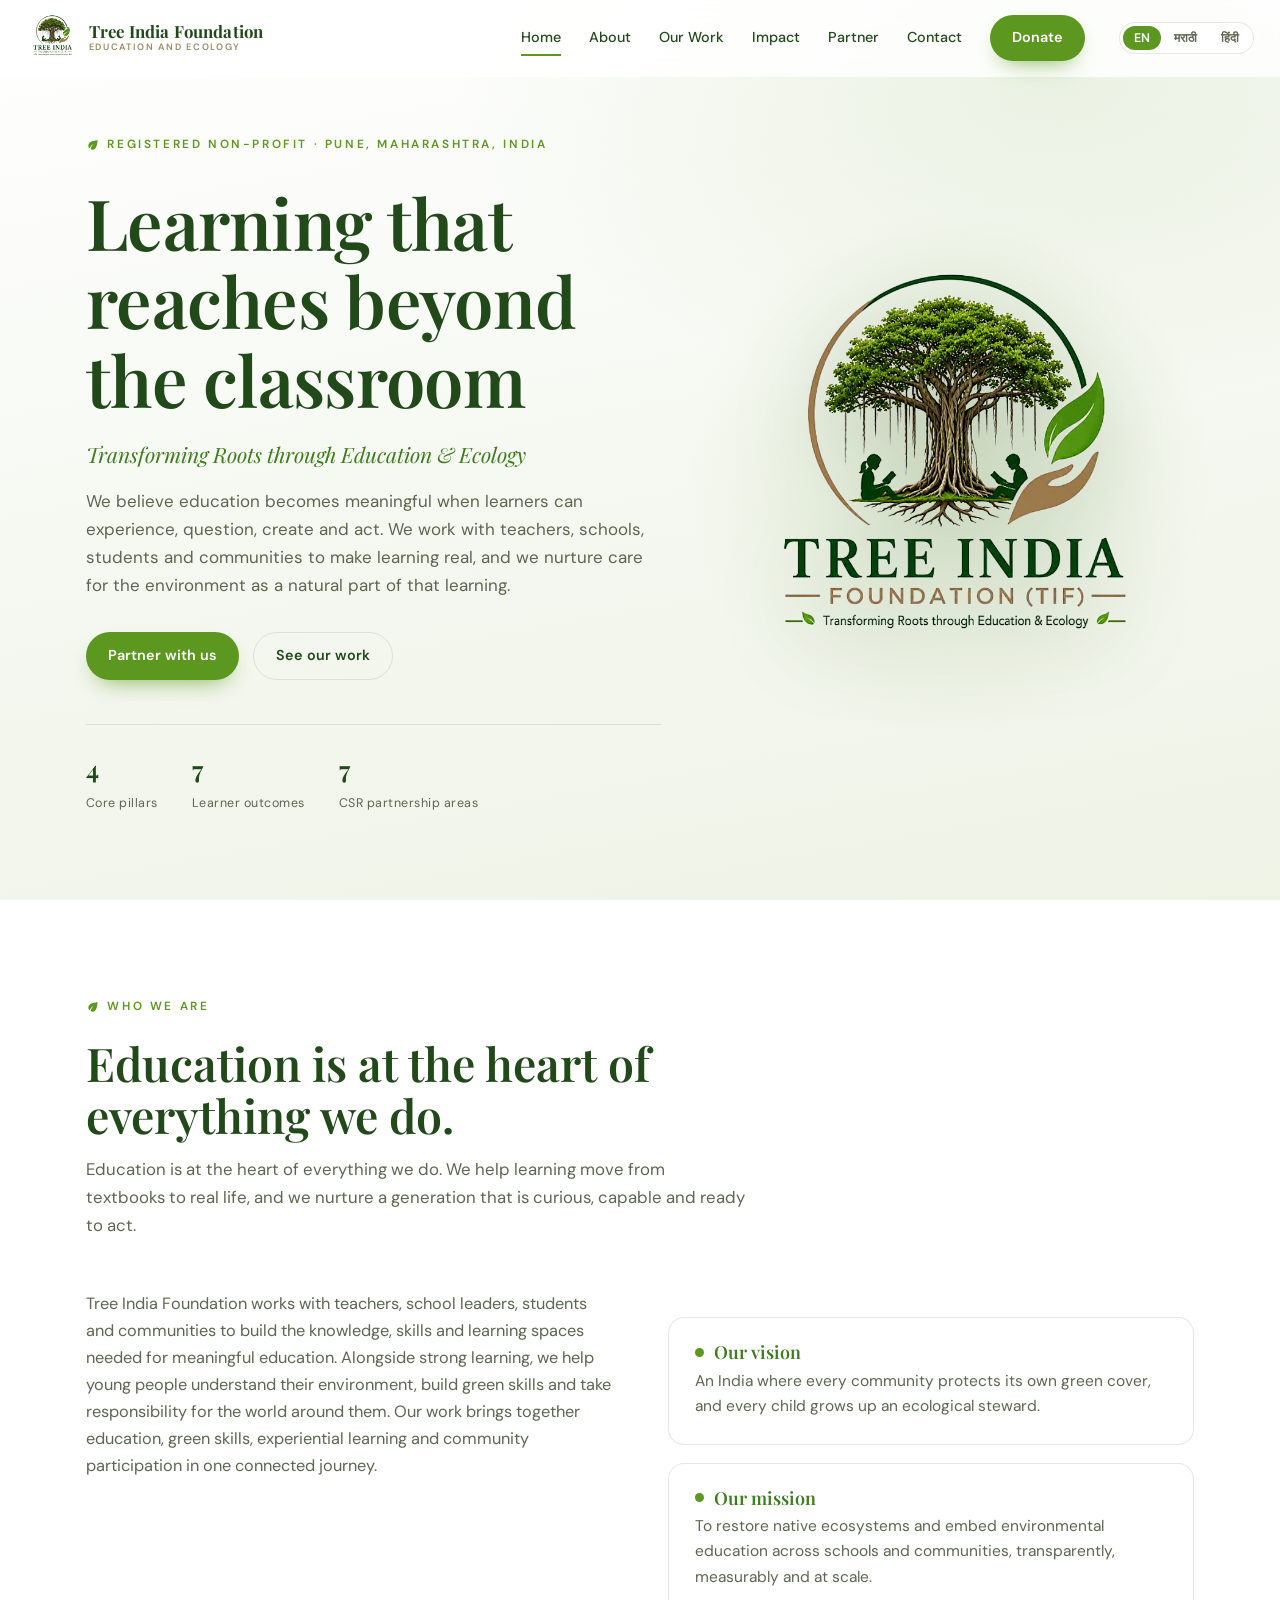
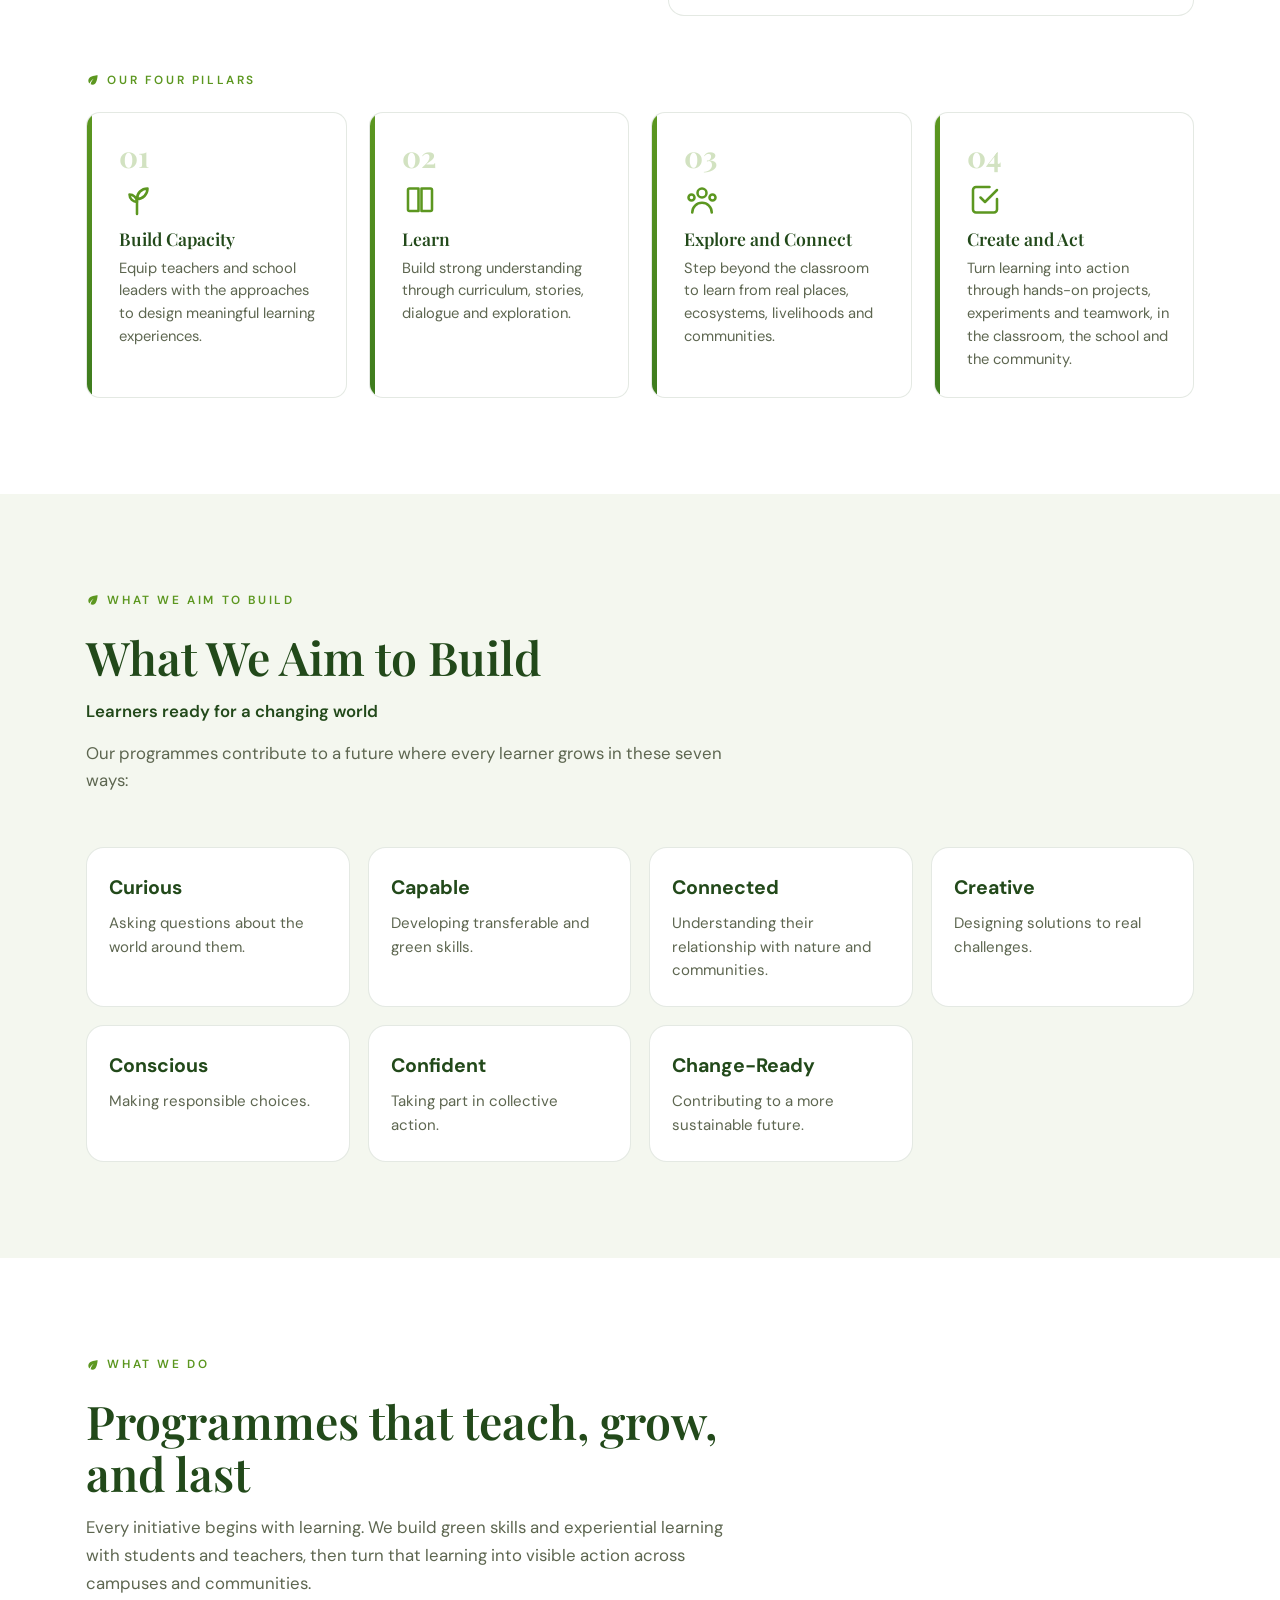
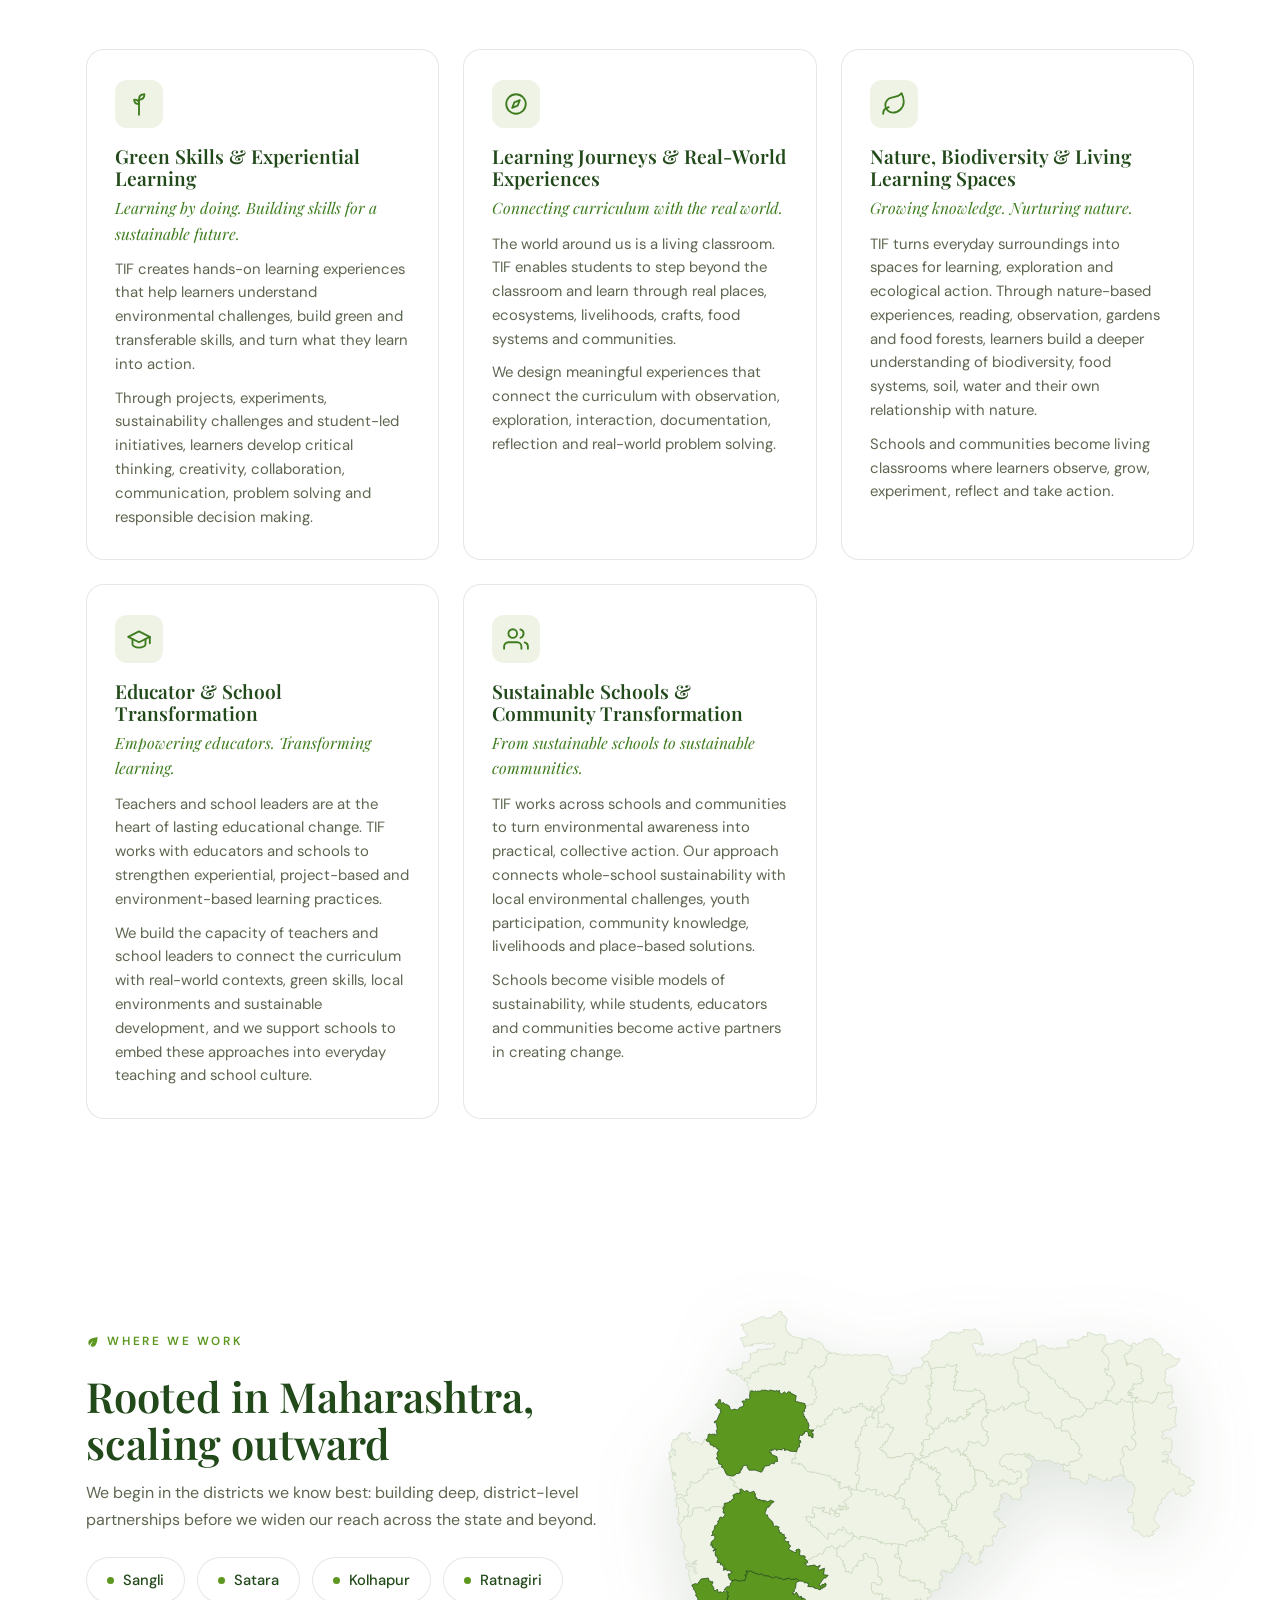
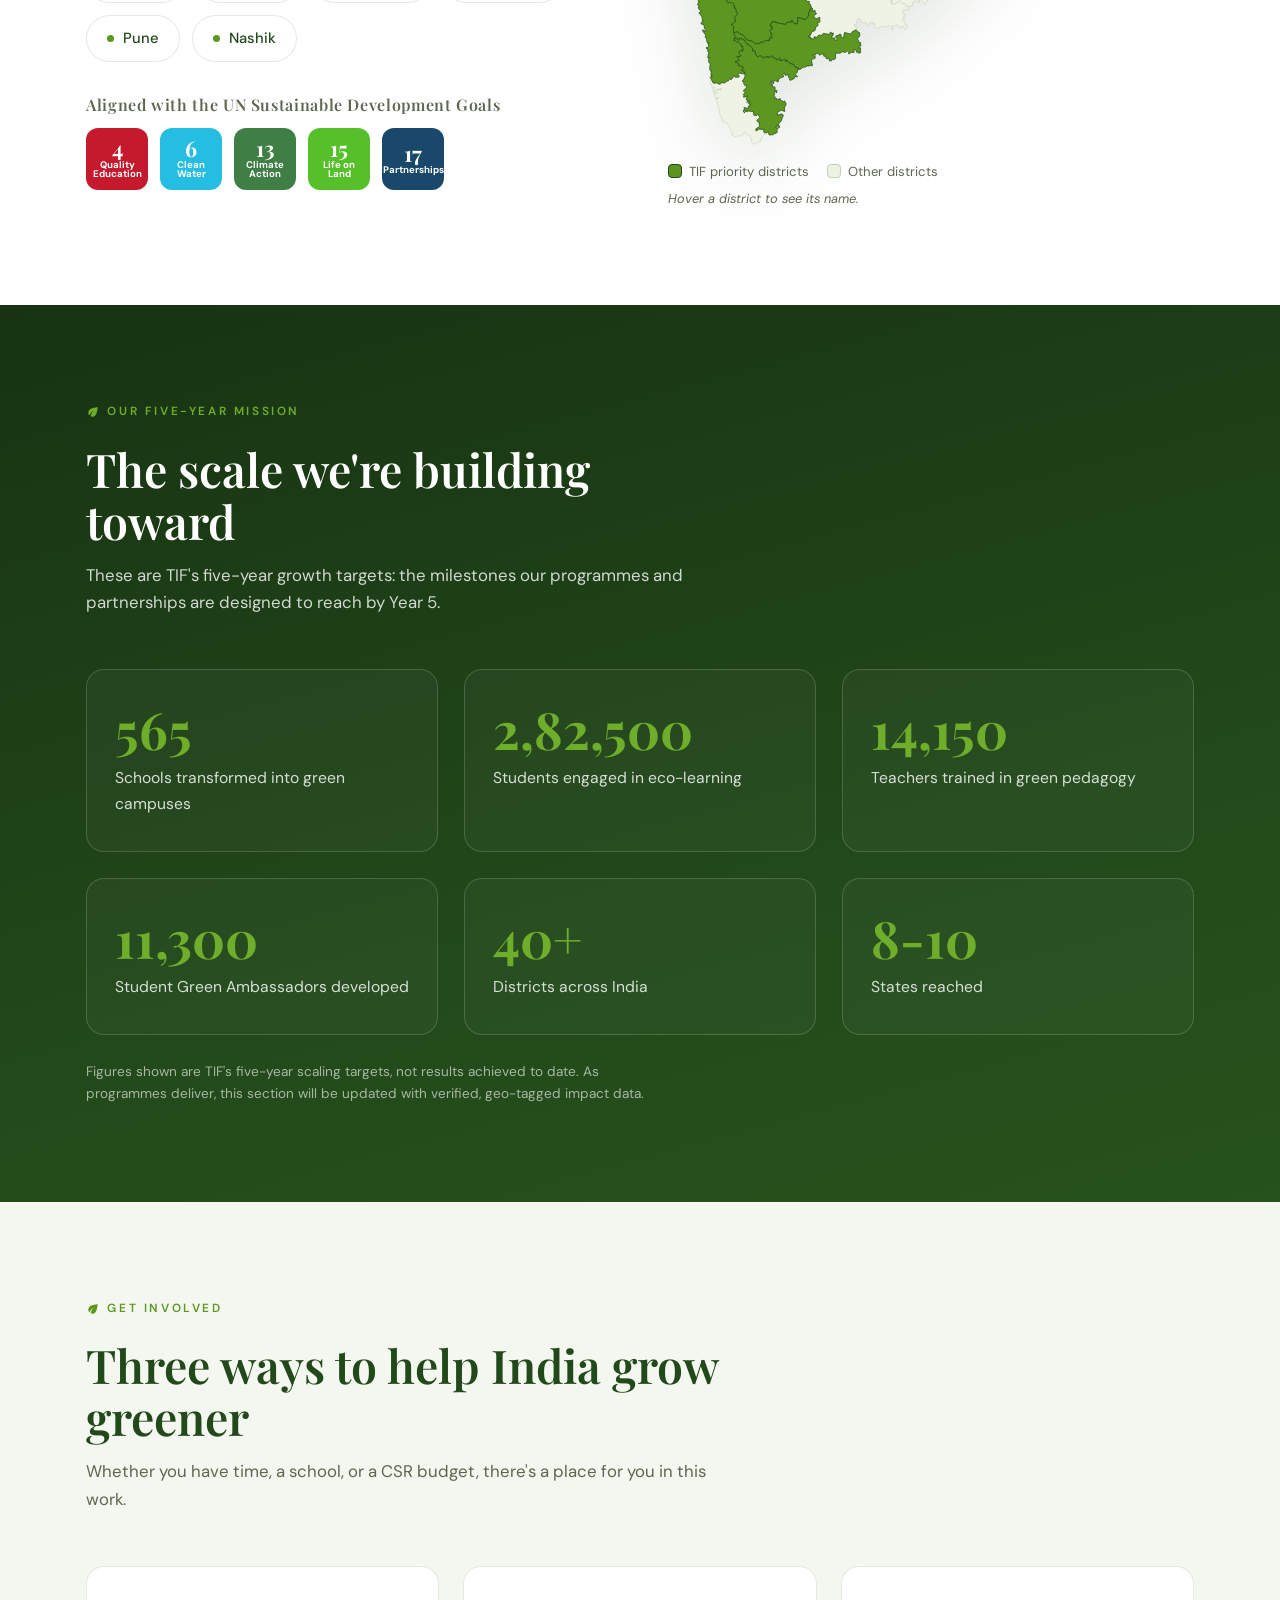
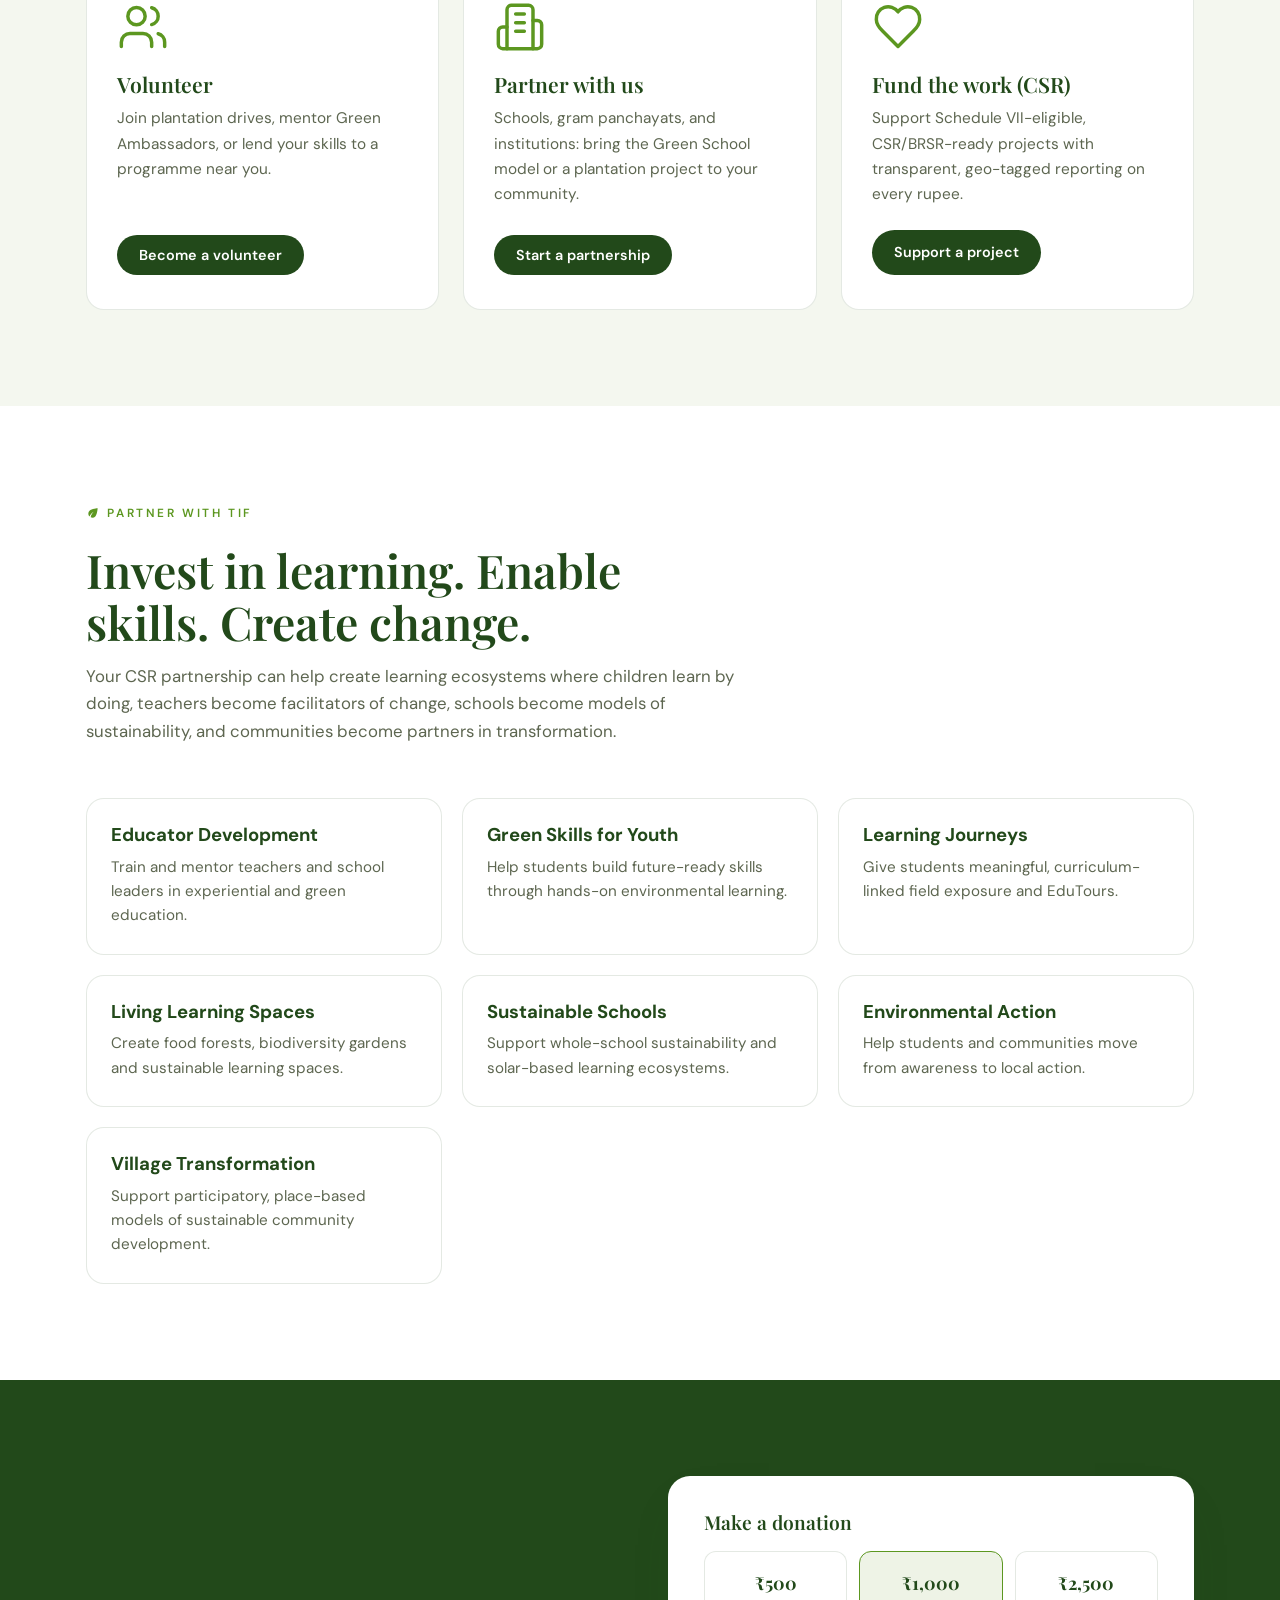
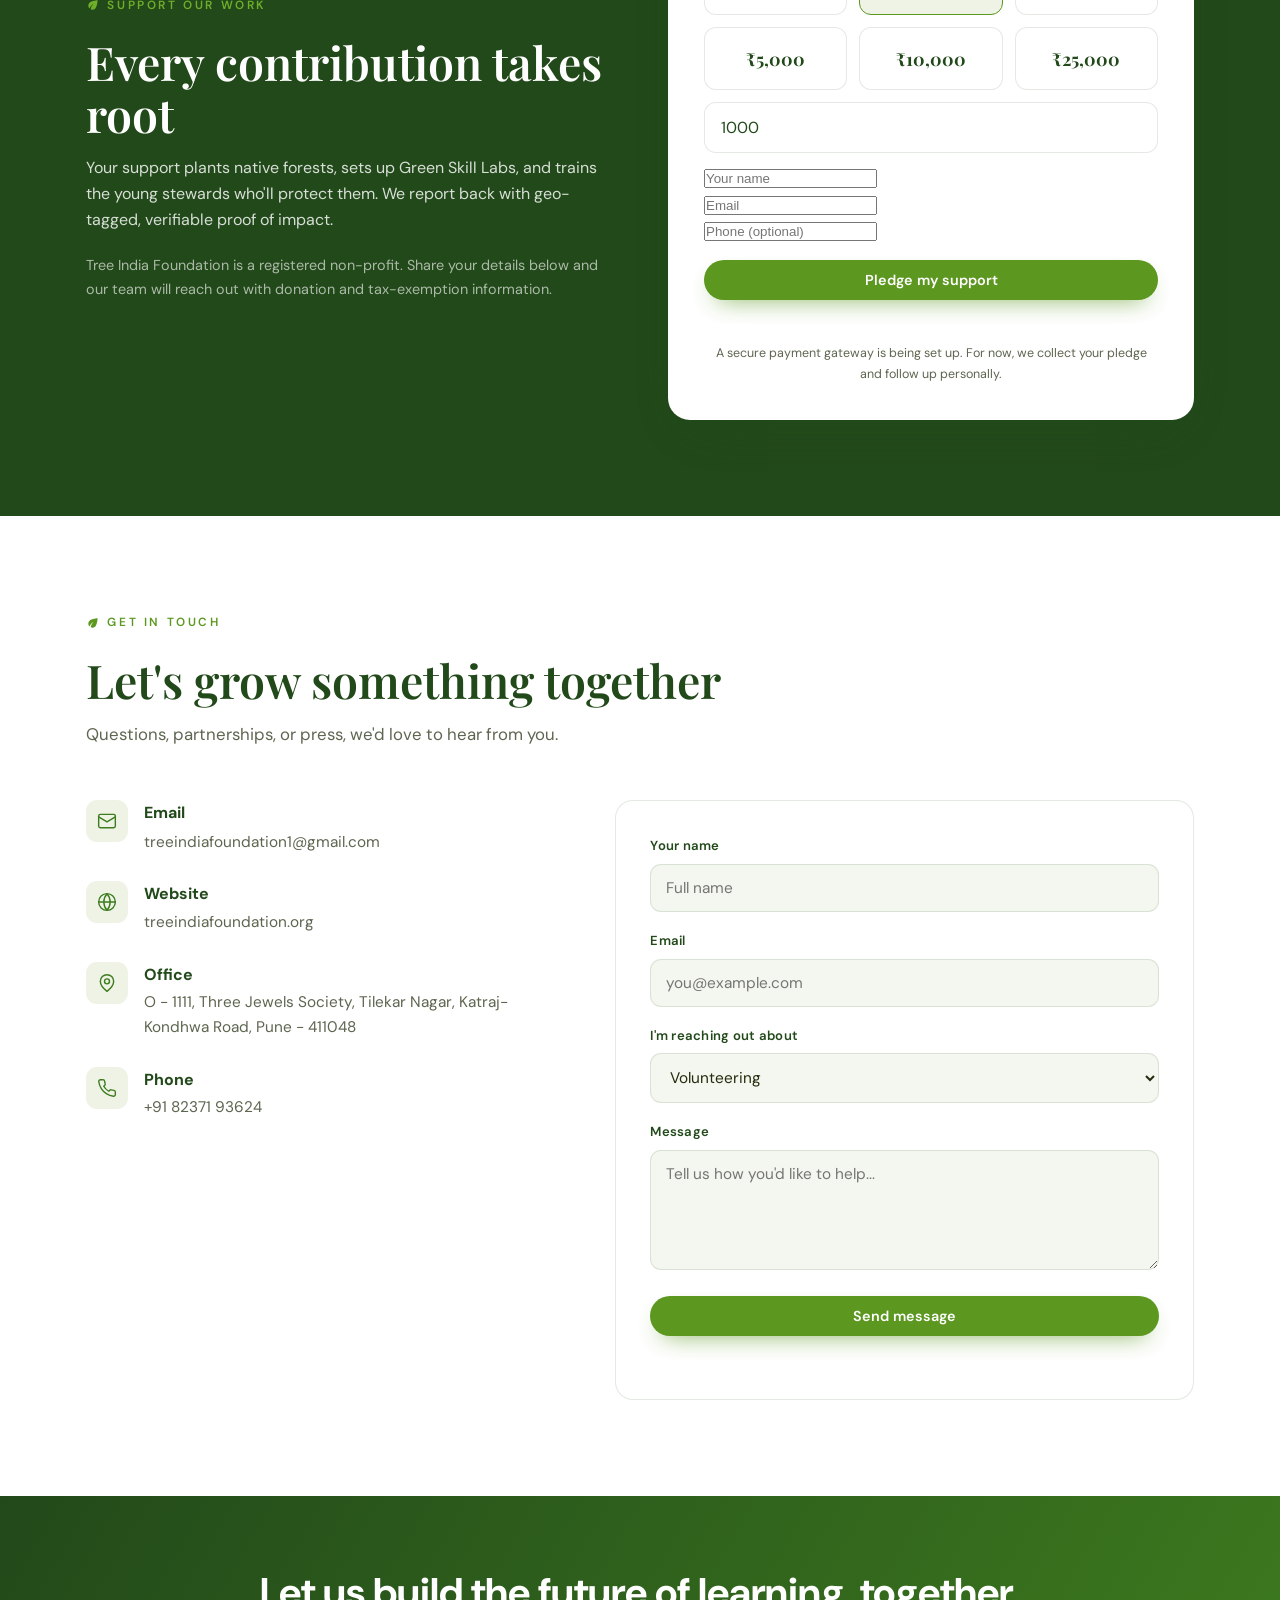
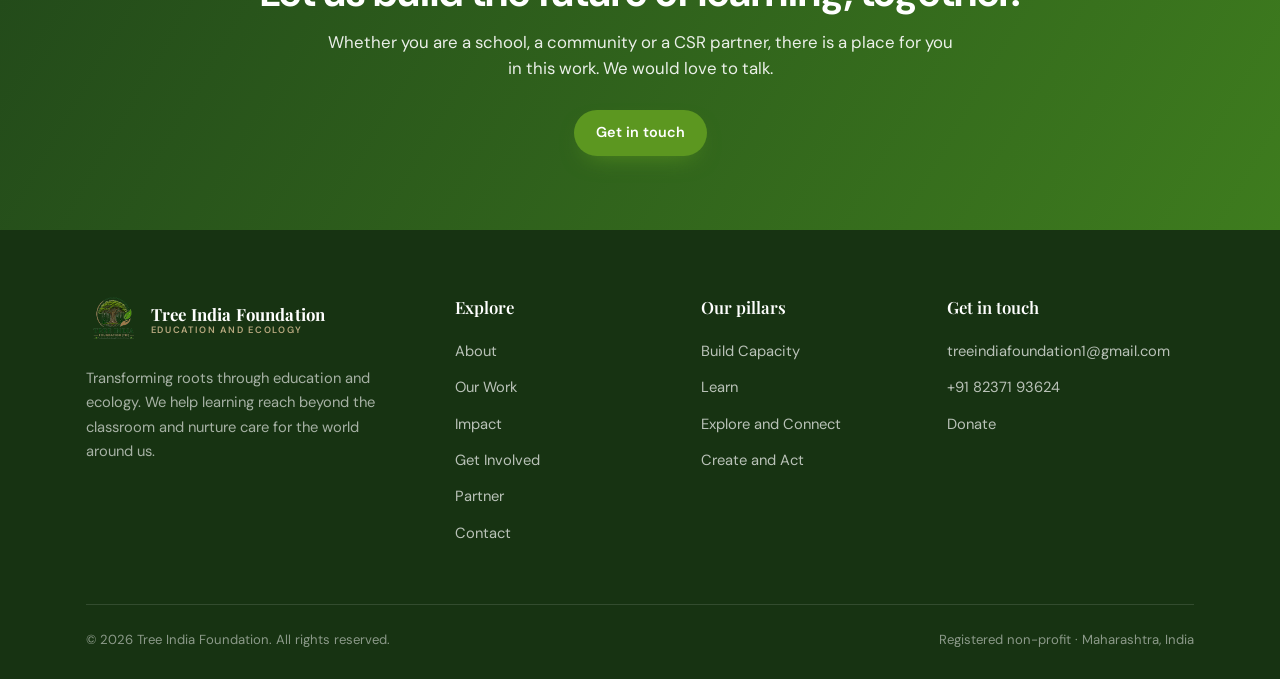
==== commit 8b414863: "three changes, What we do, pillars and leaf icon" ====
--- a/index.html
+++ b/index.html
@@ -3,172 +3,128 @@
 <head>
 <meta charset="UTF-8" />
 <meta name="viewport" content="width=device-width, initial-scale=1.0, viewport-fit=cover" />
-<title data-i18n="meta.title">Tree India Foundation | Transforming Roots through Ecology & Education</title>
-<meta name="description" data-i18n-attr="content" data-i18n="meta.desc" content="Tree India Foundation (TIF) is a registered environmental non-profit restoring forests, greening schools, and building community stewardship across Maharashtra, India." />
-<link rel="icon" type="image/png" href="assets/TIF_favicon.png" />
+<title>Tree India Foundation | Education and Ecology</title>
+<meta name="description" content="Tree India Foundation connects education, green skills, experiential learning and community action to help build a greener, more sustainable India." />
+<link rel="canonical" href="https://treeindiafoundation.org/" />
+<link rel="alternate" hreflang="en" href="https://treeindiafoundation.org/" />
+<link rel="alternate" hreflang="hi" href="https://treeindiafoundation.org/hi/" />
+<link rel="alternate" hreflang="mr" href="https://treeindiafoundation.org/mr/" />
+<link rel="alternate" hreflang="x-default" href="https://treeindiafoundation.org/" />
+<meta property="og:type" content="website" />
+<meta property="og:site_name" content="Tree India Foundation" />
+<meta property="og:title" content="Tree India Foundation | Education and Ecology" />
+<meta property="og:description" content="Tree India Foundation connects education, green skills, experiential learning and community action to help build a greener, more sustainable India." />
+<meta property="og:url" content="https://treeindiafoundation.org/" />
+<meta property="og:image" content="https://treeindiafoundation.org/assets/TIF_og.jpg" />
+<meta property="og:locale" content="en_IN" />
+<meta name="twitter:card" content="summary_large_image" />
+<meta name="twitter:title" content="Tree India Foundation | Education and Ecology" />
+<meta name="twitter:description" content="Tree India Foundation connects education, green skills, experiential learning and community action to help build a greener, more sustainable India." />
+<meta name="twitter:image" content="https://treeindiafoundation.org/assets/TIF_og.jpg" />
+<link rel="icon" type="image/png" href="/assets/TIF_favicon.png" />
 <link rel="preconnect" href="https://fonts.googleapis.com" />
 <link rel="preconnect" href="https://fonts.gstatic.com" crossorigin />
 <link href="https://fonts.googleapis.com/css2?family=Playfair+Display:ital,wght@0,500;0,600;0,700;1,500&family=DM+Sans:opsz,wght@9..40,300;9..40,400;9..40,500;9..40,600;9..40,700&display=swap" rel="stylesheet" />
-<link rel="stylesheet" href="css/styles.css" />
+<link rel="stylesheet" href="/css/styles.css" />
+<script type="application/ld+json">{"@context": "https://schema.org", "@graph": [{"@type": ["NGO", "Organization"], "@id": "https://treeindiafoundation.org/#org", "name": "Tree India Foundation", "url": "https://treeindiafoundation.org", "logo": "https://treeindiafoundation.org/assets/TIF_Logo_Transparent.png", "email": "treeindiafoundation1@gmail.com", "telephone": "+918237193624", "address": {"@type": "PostalAddress", "streetAddress": "O - 1111, Three Jewels Society, Tilekar Nagar, Katraj-Kondhwa Road", "addressLocality": "Pune", "addressRegion": "Maharashtra", "postalCode": "411048", "addressCountry": "IN"}, "contactPoint": {"@type": "ContactPoint", "telephone": "+918237193624", "email": "treeindiafoundation1@gmail.com", "contactType": "customer support", "availableLanguage": ["English", "Hindi", "Marathi"]}}, {"@type": "WebSite", "@id": "https://treeindiafoundation.org/#website", "url": "https://treeindiafoundation.org", "name": "Tree India Foundation", "publisher": {"@id": "https://treeindiafoundation.org/#org"}, "inLanguage": ["en", "hi", "mr"]}, {"@type": "WebPage", "@id": "https://treeindiafoundation.org/#webpage", "url": "https://treeindiafoundation.org/", "name": "Tree India Foundation | Education and Ecology", "description": "Tree India Foundation connects education, green skills, experiential learning and community action to help build a greener, more sustainable India.", "isPartOf": {"@id": "https://treeindiafoundation.org/#website"}, "about": {"@id": "https://treeindiafoundation.org/#org"}, "inLanguage": "en"}]}</script>
 </head>
 <body>
-
-<!-- ================= NAV ================= -->
 <header class="nav" id="nav">
   <a href="#home" class="brand" aria-label="Tree India Foundation home">
-    <img class="mark" src="assets/TIF_Logo_Transparent.png" alt="Tree India Foundation logo" />
-    <span class="wordmark"><b>Tree India Foundation</b><span data-i18n="brand.tag">Ecology & Education</span></span>
+    <img class="mark" src="/assets/TIF_Logo_Transparent.png" alt="Tree India Foundation logo" width="150" height="150" />
+    <span class="wordmark"><b>Tree India Foundation</b><span>Education and Ecology</span></span>
   </a>
   <nav class="menu" id="menu">
-    <a href="#home" class="link" data-i18n="nav.home">Home</a>
-    <a href="#about" class="link" data-i18n="nav.about">About</a>
-    <a href="#work" class="link" data-i18n="nav.work">Our Work</a>
-    <a href="#impact" class="link" data-i18n="nav.impact">Impact</a>
-    <a href="#involved" class="link" data-i18n="nav.involved">Get Involved</a>
-    <a href="#contact" class="link" data-i18n="nav.contact">Contact</a>
-    <a href="#donate" class="btn btn-leaf" data-i18n="nav.donate">Donate</a>
+    <a href="#home" class="link">Home</a>
+    <a href="#about" class="link">About</a>
+    <a href="#work" class="link">Our Work</a>
+    <a href="#impact" class="link">Impact</a>
+    <a href="#partner" class="link">Partner</a>
+    <a href="#contact" class="link">Contact</a>
+    <a href="#donate" class="btn btn-leaf">Donate</a>
     <div class="lang-switch" id="langSwitch" role="group" aria-label="Language">
-      <button data-lang="en" class="active">EN</button>
-      <button data-lang="mr">मराठी</button>
-      <button data-lang="hi">हिंदी</button>
+      <a href="/" data-base="/" class="ls-active">EN</a>
+      <a href="/mr/" data-base="/mr/">मराठी</a>
+      <a href="/hi/" data-base="/hi/">हिंदी</a>
     </div>
   </nav>
   <button class="hamburger" id="hamburger" aria-label="Menu" aria-expanded="false"><span></span><span></span><span></span></button>
 </header>
-
-<!-- ================= HERO ================= -->
 <section class="hero" id="home">
   <div class="wrap hero-grid">
     <div class="reveal in">
-      <span class="eyebrow" data-i18n="hero.eyebrow">Registered Environmental Non-Profit · Maharashtra, India</span>
-      <h1 data-i18n-html="hero.title">Rooted in community.<br>Growing India's <em>green future.</em></h1>
-      <p class="tagline" data-i18n="hero.tagline">Transforming Roots through Ecology & Education</p>
-      <p class="lead" data-i18n="hero.lead">Tree India Foundation restores native forests, greens schools, and builds local stewardship across Maharashtra, one Miyawaki grove, one Green Ambassador, one village at a time.</p>
+      <span class="eyebrow">Registered Non-Profit · Pune, Maharashtra, India</span>
+      <h1>Learning that reaches beyond the classroom</h1>
+      <p class="tagline">Transforming Roots through Education &amp; Ecology</p>
+      <p class="lead">We believe education becomes meaningful when learners can experience, question, create and act. We work with teachers, schools, students and communities to make learning real, and we nurture care for the environment as a natural part of that learning.</p>
       <div class="hero-cta">
-        <a href="#involved" class="btn btn-leaf" data-i18n="hero.cta1">Get involved</a>
-        <a href="#work" class="btn btn-outline" data-i18n="hero.cta2">See our work</a>
+        <a href="#partner" class="btn btn-leaf">Partner with us</a>
+        <a href="#work" class="btn btn-outline">See our work</a>
       </div>
       <div class="hero-strip">
-        <div class="s"><b>4</b><span data-i18n="hero.stat1">Core pillars</span></div>
-        <div class="s"><b>7+</b><span data-i18n="hero.stat2">Priority districts</span></div>
-        <div class="s"><b>5</b><span data-i18n="hero.stat3">SDGs aligned</span></div>
+        <div class="s"><b>4</b><span>Core pillars</span></div>
+        <div class="s"><b>7</b><span>Learner outcomes</span></div>
+        <div class="s"><b>7</b><span>CSR partnership areas</span></div>
       </div>
     </div>
     <div class="hero-art reveal in">
       <div class="halo"></div>
-      <img src="assets/TIF_Logo_Enhanced.png" alt="Tree India Foundation banyan emblem" />
-    </div>
-  </div>
-</section>
-
-<!-- ================= ABOUT ================= -->
+      <img src="/assets/TIF_Logo_Transparent.png" alt="Tree India Foundation banyan emblem" width="520" height="522" />
+    </div>
+  </div>
+</section>
 <section id="about">
   <div class="wrap">
     <div class="section-head reveal">
-      <span class="eyebrow" data-i18n="about.eyebrow">Who we are</span>
-      <h2 data-i18n="about.title">A grassroots foundation for a greener, more accountable India</h2>
-      <p data-i18n="about.intro">Tree India Foundation (TIF) is a registered non-profit working at the meeting point of ecology and education, planting forests that survive, and raising a generation that keeps them growing.</p>
+      <span class="eyebrow">Who we are</span>
+      <h2>Education is at the heart of everything we do.</h2>
+      <p>Education is at the heart of everything we do. We help learning move from textbooks to real life, and we nurture a generation that is curious, capable and ready to act.</p>
     </div>
     <div class="about-grid">
       <div class="reveal">
-        <p style="color:var(--muted);font-size:1.02rem" data-i18n="about.p1">We believe reforestation only lasts when communities own it. So our work pairs native-species plantation with hands-on environmental learning in schools and villages, building the skills, habits, and local leadership that keep green cover alive long after the saplings go in.</p>
-        <p style="color:var(--muted);font-size:1.02rem;margin-top:16px" data-i18n="about.p2">From the dense Miyawaki groves we grow on small plots, to the Green Skill Labs and Eco Cabinets we set up in classrooms, every programme is measured, monitored, and reported, because a promise to plant should come with proof it took root.</p>
+        <p style="color:var(--muted);font-size:1.02rem">Tree India Foundation works with teachers, school leaders, students and communities to build the knowledge, skills and learning spaces needed for meaningful education. Alongside strong learning, we help young people understand their environment, build green skills and take responsibility for the world around them. Our work brings together education, green skills, experiential learning and community participation in one connected journey.</p>
+      </div>
+      <div class="reveal">
         <div class="vm">
-          <div class="card"><h4><span class="dot"></span><span data-i18n="about.vision.t">Our vision</span></h4><p data-i18n="about.vision.b">An India where every community protects its own green cover, and every child grows up an ecological steward.</p></div>
-          <div class="card"><h4><span class="dot"></span><span data-i18n="about.mission.t">Our mission</span></h4><p data-i18n="about.mission.b">To restore native ecosystems and embed environmental education across schools and communities, transparently, measurably, and at scale.</p></div>
+          <div class="card"><h4><span class="dot"></span><span>Our vision</span></h4><p>An India where every community protects its own green cover, and every child grows up an ecological steward.</p></div>
+          <div class="card"><h4><span class="dot"></span><span>Our mission</span></h4><p>To restore native ecosystems and embed environmental education across schools and communities, transparently, measurably and at scale.</p></div>
         </div>
       </div>
-      <div class="reveal">
-        <span class="eyebrow" style="margin-bottom:18px" data-i18n="about.pillars">Our four pillars</span>
-        <div class="pillars">
-          <div class="pillar">
-            <div class="ic"><svg viewBox="0 0 24 24" fill="none" stroke="currentColor" stroke-width="1.7" stroke-linecap="round" stroke-linejoin="round"><path d="M12 22V12"/><path d="M12 12c0-4 3-7 7-7 0 4-3 7-7 7Z"/><path d="M12 14c0-3-2.5-5-5-5 0 3 2.5 5 5 5Z"/></svg></div>
-            <span class="n">01</span><h4 data-i18n="pillar.1.t">Reforestation</h4><p data-i18n="pillar.1.d">Native, Miyawaki-method forests that regenerate fast and survive.</p>
-          </div>
-          <div class="pillar">
-            <div class="ic"><svg viewBox="0 0 24 24" fill="none" stroke="currentColor" stroke-width="1.7" stroke-linecap="round" stroke-linejoin="round"><path d="M4 19V6a1 1 0 0 1 1-1h6v15H5a1 1 0 0 1-1-1Z"/><path d="M20 19V6a1 1 0 0 0-1-1h-6v15h6a1 1 0 0 0 1-1Z"/></svg></div>
-            <span class="n">02</span><h4 data-i18n="pillar.2.t">Environmental Education</h4><p data-i18n="pillar.2.d">NEP 2020-aligned, experiential eco-literacy for every classroom.</p>
-          </div>
-          <div class="pillar">
-            <div class="ic"><svg viewBox="0 0 24 24" fill="none" stroke="currentColor" stroke-width="1.7" stroke-linecap="round" stroke-linejoin="round"><circle cx="12" cy="8" r="3"/><path d="M5.5 21a6.5 6.5 0 0 1 13 0"/><circle cx="5" cy="11" r="2"/><circle cx="19" cy="11" r="2"/></svg></div>
-            <span class="n">03</span><h4 data-i18n="pillar.3.t">Community Forestry</h4><p data-i18n="pillar.3.d">Village-led plantation and stewardship, aligned with CAMPA.</p>
-          </div>
-          <div class="pillar">
-            <div class="ic"><svg viewBox="0 0 24 24" fill="none" stroke="currentColor" stroke-width="1.7" stroke-linecap="round" stroke-linejoin="round"><path d="m9 11 3 3 8-8"/><path d="M20 12v7a2 2 0 0 1-2 2H6a2 2 0 0 1-2-2V6a2 2 0 0 1 2-2h9"/></svg></div>
-            <span class="n">04</span><h4 data-i18n="pillar.4.t">Green Accountability</h4><p data-i18n="pillar.4.d">Transparent monitoring, survival tracking, and CSR/BRSR-ready reporting.</p>
-          </div>
-        </div>
-      </div>
-    </div>
-  </div>
-</section>
-
-<!-- ================= OUR WORK ================= -->
-<section id="work" class="bg-soft">
+    </div>
+    <div class="pillars-block reveal">
+      <span class="eyebrow">Our four pillars</span>
+      <div class="pillars"><div class="pillar"><span class="n">01</span><div class="ic"><svg viewBox="0 0 24 24" fill="none" stroke="currentColor" stroke-width="1.7" stroke-linecap="round" stroke-linejoin="round"><path d="M12 22V12"/><path d="M12 12c0-4 3-7 7-7 0 4-3 7-7 7Z"/><path d="M12 14c0-3-2.5-5-5-5 0 3 2.5 5 5 5Z"/></svg></div><h4>Build Capacity</h4><p>Equip teachers and school leaders with the approaches to design meaningful learning experiences.</p></div><div class="pillar"><span class="n">02</span><div class="ic"><svg viewBox="0 0 24 24" fill="none" stroke="currentColor" stroke-width="1.7" stroke-linecap="round" stroke-linejoin="round"><path d="M4 19V6a1 1 0 0 1 1-1h6v15H5a1 1 0 0 1-1-1Z"/><path d="M20 19V6a1 1 0 0 0-1-1h-6v15h6a1 1 0 0 0 1-1Z"/></svg></div><h4>Learn</h4><p>Build strong understanding through curriculum, stories, dialogue and exploration.</p></div><div class="pillar"><span class="n">03</span><div class="ic"><svg viewBox="0 0 24 24" fill="none" stroke="currentColor" stroke-width="1.7" stroke-linecap="round" stroke-linejoin="round"><circle cx="12" cy="8" r="3"/><path d="M5.5 21a6.5 6.5 0 0 1 13 0"/><circle cx="5" cy="11" r="2"/><circle cx="19" cy="11" r="2"/></svg></div><h4>Explore and Connect</h4><p>Step beyond the classroom to learn from real places, ecosystems, livelihoods and communities.</p></div><div class="pillar"><span class="n">04</span><div class="ic"><svg viewBox="0 0 24 24" fill="none" stroke="currentColor" stroke-width="1.7" stroke-linecap="round" stroke-linejoin="round"><path d="m9 11 3 3 8-8"/><path d="M20 12v7a2 2 0 0 1-2 2H6a2 2 0 0 1-2-2V6a2 2 0 0 1 2-2h9"/></svg></div><h4>Create and Act</h4><p>Turn learning into action through hands-on projects, experiments and teamwork, in the classroom, the school and the community.</p></div></div>
+    </div>
+  </div>
+</section>
+<section id="aim" class="bg-soft">
   <div class="wrap">
     <div class="section-head reveal">
-      <span class="eyebrow" data-i18n="work.eyebrow">What we do</span>
-      <h2 data-i18n="work.title">Programmes that plant, teach, and last</h2>
-      <p data-i18n="work.intro">Each initiative connects ecology with education, turning plantation into a lived, measured practice for schools and communities.</p>
-    </div>
-    <div class="prog-grid">
-      <div class="prog reveal">
-        <div class="ic"><svg viewBox="0 0 24 24" fill="none" stroke="currentColor" stroke-width="1.7" stroke-linecap="round" stroke-linejoin="round"><path d="M12 22V8"/><path d="M12 8c0-3 2-5 5-5 0 3-2 5-5 5Z"/><path d="M12 12c0-2.5-2-4-4.5-4C7.5 10.5 9.5 12 12 12Z"/></svg></div>
-        <h3 data-i18n="prog.1.t">Miyawaki Reforestation</h3><p data-i18n="prog.1.d">Dense, fast-growing native forests on small urban and rural plots, designed to become self-sustaining within a few years.</p><span class="tag" data-i18n="tag.reforest">Reforestation</span>
-      </div>
-      <div class="prog reveal">
-        <div class="ic"><svg viewBox="0 0 24 24" fill="none" stroke="currentColor" stroke-width="1.7" stroke-linecap="round" stroke-linejoin="round"><path d="M22 10 12 5 2 10l10 5 10-5Z"/><path d="M6 12v5c0 1 2.5 3 6 3s6-2 6-3v-5"/></svg></div>
-        <h3 data-i18n="prog.2.t">Green School Transformation</h3><p data-i18n="prog.2.d">An NEP 2020 experiential-learning model with Green Skill Labs, Eco Cabinets, and student Green Ambassadors leading eco-action on campus.</p><span class="tag" data-i18n="tag.education">Education</span>
-      </div>
-      <div class="prog reveal">
-        <div class="ic"><svg viewBox="0 0 24 24" fill="none" stroke="currentColor" stroke-width="1.7" stroke-linecap="round" stroke-linejoin="round"><path d="M12 2v6"/><path d="M12 8a4 4 0 0 0 4-4 4 4 0 0 0-4 4Z"/><path d="M12 8a4 4 0 0 1-4-4 4 4 0 0 1 4 4Z"/><path d="M5 22c0-5 3-8 7-8s7 3 7 8"/></svg></div>
-        <h3 data-i18n="prog.3.t">Van Mahotsav & Community Plantation</h3><p data-i18n="prog.3.d">Annual tree-planting festivals that bring villages, schools, and volunteers together to green shared public land.</p><span class="tag" data-i18n="tag.community">Community</span>
-      </div>
-      <div class="prog reveal">
-        <div class="ic"><svg viewBox="0 0 24 24" fill="none" stroke="currentColor" stroke-width="1.7" stroke-linecap="round" stroke-linejoin="round"><path d="M2 3h6a4 4 0 0 1 4 4v14a3 3 0 0 0-3-3H2Z"/><path d="M22 3h-6a4 4 0 0 0-4 4v14a3 3 0 0 1 3-3h7Z"/></svg></div>
-        <h3 data-i18n="prog.4.t">Environmental Education</h3><p data-i18n="prog.4.d">Curriculum-linked eco-literacy, teacher training, and student workbooks that make sustainability a habit, not a topic.</p><span class="tag" data-i18n="tag.education">Education</span>
-      </div>
-      <div class="prog reveal">
-        <div class="ic"><svg viewBox="0 0 24 24" fill="none" stroke="currentColor" stroke-width="1.7" stroke-linecap="round" stroke-linejoin="round"><circle cx="12" cy="10" r="3"/><path d="M12 2a8 8 0 0 0-8 8c0 5 8 12 8 12s8-7 8-12a8 8 0 0 0-8-8Z"/></svg></div>
-        <h3 data-i18n="prog.5.t">Community Forestry</h3><p data-i18n="prog.5.d">Working with gram panchayats and forest-fringe communities on CAMPA-aligned plantation and long-term local ownership.</p><span class="tag" data-i18n="tag.community">Community</span>
-      </div>
-      <div class="prog reveal">
-        <div class="ic"><svg viewBox="0 0 24 24" fill="none" stroke="currentColor" stroke-width="1.7" stroke-linecap="round" stroke-linejoin="round"><path d="M3 3v18h18"/><path d="m7 14 3-4 4 3 5-7"/></svg></div>
-        <h3 data-i18n="prog.6.t">Green Accountability</h3><p data-i18n="prog.6.d">Geo-tagged plantation records, sapling survival audits, and CSR/BRSR-ready impact reports, so every contribution is traceable.</p><span class="tag" data-i18n="tag.transparency">Transparency</span>
-      </div>
-    </div>
-  </div>
-</section>
-
-<!-- ================= WHERE WE WORK ================= -->
+      <span class="eyebrow">What we aim to build</span>
+      <h2>What We Aim to Build</h2>
+      <p style="font-weight:600;color:var(--forest)">Learners ready for a changing world</p>
+      <p>Our programmes contribute to a future where every learner grows in these seven ways:</p>
+    </div>
+    <div class="aim-grid"><div class="aim-card reveal"><span class="c">Curious</span><p>Asking questions about the world around them.</p></div><div class="aim-card reveal"><span class="c">Capable</span><p>Developing transferable and green skills.</p></div><div class="aim-card reveal"><span class="c">Connected</span><p>Understanding their relationship with nature and communities.</p></div><div class="aim-card reveal"><span class="c">Creative</span><p>Designing solutions to real challenges.</p></div><div class="aim-card reveal"><span class="c">Conscious</span><p>Making responsible choices.</p></div><div class="aim-card reveal"><span class="c">Confident</span><p>Taking part in collective action.</p></div><div class="aim-card reveal"><span class="c">Change-Ready</span><p>Contributing to a more sustainable future.</p></div></div>
+  </div>
+</section>
+<section id="work">
+  <div class="wrap">
+    <div class="section-head reveal"><span class="eyebrow">What we do</span><h2>Programmes that teach, grow, and last</h2><p>Every initiative begins with learning. We build green skills and experiential learning with students and teachers, then turn that learning into visible action across campuses and communities.</p></div>
+    <div class="prog-grid"><div class="prog reveal"><div class="ic"><svg viewBox="0 0 24 24" fill="none" stroke="currentColor" stroke-width="1.7" stroke-linecap="round" stroke-linejoin="round"><path d="M12 22V8"/><path d="M12 8c0-3 2-5 5-5 0 3-2 5-5 5Z"/><path d="M12 12c0-2.5-2-4-4.5-4C7.5 10.5 9.5 12 12 12Z"/></svg></div><h3>Green Skills &amp; Experiential Learning</h3><p class="prog-sub">Learning by doing. Building skills for a sustainable future.</p><p>TIF creates hands-on learning experiences that help learners understand environmental challenges, build green and transferable skills, and turn what they learn into action.</p><p>Through projects, experiments, sustainability challenges and student-led initiatives, learners develop critical thinking, creativity, collaboration, communication, problem solving and responsible decision making.</p></div><div class="prog reveal"><div class="ic"><svg viewBox="0 0 24 24" fill="none" stroke="currentColor" stroke-width="1.7" stroke-linecap="round" stroke-linejoin="round"><circle cx="12" cy="12" r="9"/><path d="m15.5 8.5-2 5-5 2 2-5 5-2Z"/></svg></div><h3>Learning Journeys &amp; Real-World Experiences</h3><p class="prog-sub">Connecting curriculum with the real world.</p><p>The world around us is a living classroom. TIF enables students to step beyond the classroom and learn through real places, ecosystems, livelihoods, crafts, food systems and communities.</p><p>We design meaningful experiences that connect the curriculum with observation, exploration, interaction, documentation, reflection and real-world problem solving.</p></div><div class="prog reveal"><div class="ic"><svg viewBox="0 0 24 24" fill="none" stroke="currentColor" stroke-width="1.7" stroke-linecap="round" stroke-linejoin="round"><path d="M11 20A7 7 0 0 1 9.8 6.1C15.5 5 17 4.48 19 2c1 2 2 4.18 2 8 0 5.5-4.78 10-10 10Z"/><path d="M2 21c0-3 1.85-5.36 5.08-6"/></svg></div><h3>Nature, Biodiversity &amp; Living Learning Spaces</h3><p class="prog-sub">Growing knowledge. Nurturing nature.</p><p>TIF turns everyday surroundings into spaces for learning, exploration and ecological action. Through nature-based experiences, reading, observation, gardens and food forests, learners build a deeper understanding of biodiversity, food systems, soil, water and their own relationship with nature.</p><p>Schools and communities become living classrooms where learners observe, grow, experiment, reflect and take action.</p></div><div class="prog reveal"><div class="ic"><svg viewBox="0 0 24 24" fill="none" stroke="currentColor" stroke-width="1.7" stroke-linecap="round" stroke-linejoin="round"><path d="M22 10 12 5 2 10l10 5 10-5Z"/><path d="M6 12v5c0 1 2.5 3 6 3s6-2 6-3v-5"/><path d="M22 10v6"/></svg></div><h3>Educator &amp; School Transformation</h3><p class="prog-sub">Empowering educators. Transforming learning.</p><p>Teachers and school leaders are at the heart of lasting educational change. TIF works with educators and schools to strengthen experiential, project-based and environment-based learning practices.</p><p>We build the capacity of teachers and school leaders to connect the curriculum with real-world contexts, green skills, local environments and sustainable development, and we support schools to embed these approaches into everyday teaching and school culture.</p></div><div class="prog reveal"><div class="ic"><svg viewBox="0 0 24 24" fill="none" stroke="currentColor" stroke-width="1.7" stroke-linecap="round" stroke-linejoin="round"><path d="M17 21v-2a4 4 0 0 0-4-4H5a4 4 0 0 0-4 4v2"/><circle cx="9" cy="7" r="4"/><path d="M23 21v-2a4 4 0 0 0-3-3.87"/><path d="M16 3.13a4 4 0 0 1 0 7.75"/></svg></div><h3>Sustainable Schools &amp; Community Transformation</h3><p class="prog-sub">From sustainable schools to sustainable communities.</p><p>TIF works across schools and communities to turn environmental awareness into practical, collective action. Our approach connects whole-school sustainability with local environmental challenges, youth participation, community knowledge, livelihoods and place-based solutions.</p><p>Schools become visible models of sustainability, while students, educators and communities become active partners in creating change.</p></div></div>
+  </div>
+</section>
 <section id="where">
   <div class="wrap work-grid">
     <div class="reveal">
-      <span class="eyebrow" data-i18n="where.eyebrow">Where we work</span>
-      <h2 style="font-size:clamp(1.8rem,3.5vw,2.6rem);margin-top:16px" data-i18n="where.title">Rooted in Maharashtra, scaling outward</h2>
-      <p style="color:var(--muted);margin-top:14px" data-i18n="where.intro">We begin in the districts we know best: building deep, district-level partnerships before we widen our reach across the state and beyond.</p>
-      <div class="districts">
-        <span class="chip"><span class="pin"></span><span data-i18n="dist.sangli">Sangli</span></span>
-        <span class="chip"><span class="pin"></span><span data-i18n="dist.satara">Satara</span></span>
-        <span class="chip"><span class="pin"></span><span data-i18n="dist.kolhapur">Kolhapur</span></span>
-        <span class="chip"><span class="pin"></span><span data-i18n="dist.ratnagiri">Ratnagiri</span></span>
-        <span class="chip"><span class="pin"></span><span data-i18n="dist.pune">Pune</span></span>
-        <span class="chip"><span class="pin"></span><span data-i18n="dist.nashik">Nashik</span></span>
-      </div>
-      <div class="sdg">
-        <h4 data-i18n="where.sdg">Aligned with the UN Sustainable Development Goals</h4>
-        <div class="sdg-row">
-          <div class="sdg-badge" style="background:#C5192D"><b>4</b><span data-i18n="sdg.4">Quality Education</span></div>
-          <div class="sdg-badge" style="background:#26BDE2"><b>6</b><span data-i18n="sdg.6">Clean Water</span></div>
-          <div class="sdg-badge" style="background:#3F7E44"><b>13</b><span data-i18n="sdg.13">Climate Action</span></div>
-          <div class="sdg-badge" style="background:#56C02B"><b>15</b><span data-i18n="sdg.15">Life on Land</span></div>
-          <div class="sdg-badge" style="background:#19486A"><b>17</b><span data-i18n="sdg.17">Partnerships</span></div>
-        </div>
-      </div>
+      <span class="eyebrow">Where we work</span>
+      <h2 style="font-size:clamp(1.8rem,3.5vw,2.6rem);margin-top:16px">Rooted in Maharashtra, scaling outward</h2>
+      <p style="color:var(--muted);margin-top:14px">We begin in the districts we know best: building deep, district-level partnerships before we widen our reach across the state and beyond.</p>
+      <div class="districts"><span class="chip"><span class="pin"></span><span>Sangli</span></span><span class="chip"><span class="pin"></span><span>Satara</span></span><span class="chip"><span class="pin"></span><span>Kolhapur</span></span><span class="chip"><span class="pin"></span><span>Ratnagiri</span></span><span class="chip"><span class="pin"></span><span>Pune</span></span><span class="chip"><span class="pin"></span><span>Nashik</span></span></div>
+      <div class="sdg"><h4>Aligned with the UN Sustainable Development Goals</h4><div class="sdg-row"><div class="sdg-badge" style="background:#C5192D"><b>4</b><span>Quality Education</span></div><div class="sdg-badge" style="background:#26BDE2"><b>6</b><span>Clean Water</span></div><div class="sdg-badge" style="background:#3F7E44"><b>13</b><span>Climate Action</span></div><div class="sdg-badge" style="background:#56C02B"><b>15</b><span>Life on Land</span></div><div class="sdg-badge" style="background:#19486A"><b>17</b><span>Partnerships</span></div></div></div>
     </div>
     <div class="reveal">
-      <div class="mh-wrap" id="mhWrap">
-        <svg class="mh-map" id="mhMap" viewBox="0 0 1000 824" xmlns="http://www.w3.org/2000/svg" role="img" aria-label="Map of Maharashtra districts">
+      <div class="mh-wrap" id="mhWrap"><svg class="mh-map" id="mhMap" viewBox="0 0 1000 824" xmlns="http://www.w3.org/2000/svg" role="img" aria-label="Map of Maharashtra districts">
           <path class="mh-other" data-d="Gondia" d="M946.8 155.6L941.5 154.9L938.3 157.3L931.3 155.4L928.5 167.4L925.1 169.5L924.1 173.5L921.4 173.7L920.4 176.6L910.7 171.7L902.3 172.0L898.0 169.3L894.8 171.2L893.0 175.1L889.9 174.2L888.5 169.2L890.1 165.6L892.0 166.3L892.7 162.6L890.4 164.7L880.3 165.6L883.2 159.7L876.4 161.4L876.8 159.1L874.4 160.4L874.1 154.4L878.5 155.7L880.1 158.9L881.1 158.1L881.6 155.5L874.6 153.6L877.4 150.5L879.9 151.2L881.5 147.7L885.7 149.7L885.8 146.8L881.6 144.5L884.5 141.2L883.7 138.0L891.3 139.1L895.6 136.9L898.5 139.1L901.0 134.2L903.4 133.7L902.8 128.3L899.0 128.2L901.4 122.8L899.5 122.0L900.2 119.8L898.1 119.2L901.2 113.6L899.6 112.4L898.7 106.7L894.0 105.2L893.7 103.1L891.4 104.7L889.7 102.6L886.7 102.7L883.4 99.8L875.0 100.4L874.8 102.6L870.6 103.4L872.6 100.4L871.8 99.5L874.5 99.5L869.8 97.5L871.2 92.8L868.4 91.4L868.4 87.0L866.3 84.4L876.5 77.9L882.0 69.6L881.1 65.0L882.9 61.3L887.3 60.9L891.1 64.1L895.0 61.2L899.8 61.1L905.8 54.2L909.8 54.8L915.8 51.0L917.9 52.9L923.4 53.2L927.2 58.7L929.9 58.6L932.2 61.4L931.1 62.3L936.6 65.3L937.6 69.7L942.2 76.0L939.1 80.2L941.0 84.2L945.4 84.8L946.5 80.8L955.0 81.9L963.8 90.6L966.4 91.4L971.5 89.6L973.7 92.3L965.5 103.4L947.3 110.1L945.0 116.9L946.6 117.8L944.3 120.1L945.9 127.5L942.5 131.4L944.8 133.2L947.3 141.6L957.3 140.8L959.1 155.2L954.4 153.7L946.8 155.6Z"/>
           <path class="mh-other" data-d="Bhandara" d="M881.3 66.0L882.0 69.6L876.5 77.9L866.3 84.4L868.4 87.0L868.4 91.4L871.2 92.8L869.8 97.5L874.5 99.5L871.8 99.5L872.6 100.4L870.6 103.4L874.8 102.6L875.0 100.4L883.4 99.8L886.7 102.7L889.7 102.6L891.4 104.7L893.7 103.1L894.0 105.2L898.7 106.7L899.6 112.4L901.2 113.6L898.1 119.2L900.2 119.8L899.5 122.0L901.4 122.8L899.0 128.2L902.8 128.3L903.4 133.7L901.0 134.2L898.5 139.1L895.6 136.9L891.3 139.1L883.7 138.0L884.5 141.2L881.6 144.5L885.8 146.8L885.7 149.7L881.5 147.7L879.9 151.2L877.4 150.5L874.6 153.6L881.6 155.5L881.1 158.1L880.1 158.9L878.5 155.7L874.1 154.4L873.4 156.0L875.1 157.7L874.4 160.4L876.8 159.1L876.4 161.4L883.2 159.7L880.3 165.6L890.4 164.7L892.7 162.6L892.0 166.3L890.1 165.6L888.5 169.2L888.9 173.8L886.3 171.6L882.5 174.8L877.5 172.3L871.5 173.1L861.6 166.5L860.8 172.2L853.7 174.3L854.0 178.4L844.9 174.0L843.6 171.5L832.6 169.1L834.0 161.3L837.3 157.1L834.9 151.5L839.9 152.5L843.8 149.6L843.8 144.8L847.9 142.0L849.2 137.1L842.2 123.2L839.1 124.0L836.5 121.2L833.9 122.5L832.5 120.8L834.3 120.1L833.7 117.2L829.6 114.7L831.5 111.8L830.1 109.0L837.3 112.5L837.8 108.1L836.4 106.0L839.5 97.0L836.9 93.6L837.0 90.3L830.4 81.5L828.5 81.3L827.5 77.6L824.2 76.6L832.0 64.0L848.8 61.3L849.9 58.5L859.2 55.1L865.8 57.3L870.5 62.4L877.7 66.1L881.3 66.0Z"/>
           <path class="mh-other" data-d="Jalgaon" d="M451.9 135.4L447.7 138.8L439.7 138.0L438.0 135.0L425.6 127.9L424.8 132.1L420.1 135.3L419.3 138.8L415.5 141.8L415.3 144.2L419.6 146.3L419.1 147.7L411.7 156.2L411.5 159.9L407.3 160.2L404.0 163.1L407.7 166.9L405.4 170.6L406.6 179.7L404.1 181.6L400.3 181.1L400.1 183.6L397.4 184.2L397.6 187.0L392.2 187.7L392.1 184.8L388.1 181.0L386.1 182.0L384.9 187.5L386.8 188.5L379.9 188.6L380.1 186.0L376.6 187.0L375.9 182.2L369.3 181.8L369.9 176.2L366.7 175.4L364.3 176.5L364.7 180.4L362.9 181.6L357.9 181.0L358.7 183.3L357.0 183.8L349.5 182.9L347.6 185.1L348.5 189.4L345.7 190.1L344.2 193.4L339.9 190.0L339.8 194.8L338.6 191.7L335.9 192.8L336.5 194.9L332.7 193.9L331.7 186.6L328.9 187.0L328.0 184.3L323.2 184.8L322.9 186.9L319.8 188.1L315.8 186.8L311.9 194.4L312.0 197.4L309.4 196.7L308.6 199.7L303.9 199.6L303.9 204.6L299.6 205.3L297.3 207.8L299.7 215.7L291.7 217.7L291.0 221.1L283.7 217.6L282.8 221.7L276.6 226.0L270.5 226.0L266.5 223.9L268.0 217.7L266.4 211.8L263.2 209.5L264.7 207.2L260.5 203.5L259.3 199.4L256.7 200.1L258.2 196.5L255.7 192.3L259.7 191.3L259.4 186.6L261.4 185.2L261.8 179.6L276.3 176.5L279.1 172.1L278.2 168.2L283.2 164.7L279.5 157.9L282.3 154.3L280.1 150.8L279.8 145.1L276.5 141.9L273.9 141.8L273.7 137.2L276.2 136.5L273.7 128.6L271.1 125.9L265.0 125.5L268.6 122.6L271.7 113.4L280.1 107.6L277.7 103.5L281.2 104.2L285.0 108.3L289.0 107.9L289.7 105.6L296.6 102.7L301.7 91.9L299.2 88.6L302.5 87.9L300.9 86.2L303.9 80.9L320.4 79.5L320.8 83.2L327.8 81.1L330.9 83.9L347.6 82.9L350.5 85.2L358.1 82.3L360.1 84.4L365.8 84.4L372.9 82.7L385.5 84.2L391.9 81.9L395.0 83.5L401.3 82.5L411.6 87.8L417.4 84.9L421.4 95.7L423.2 95.9L425.1 99.8L422.9 103.3L425.8 104.1L427.2 108.9L426.6 111.1L421.9 109.9L419.2 111.1L422.2 117.0L426.4 119.2L426.0 122.4L437.3 120.9L439.7 123.5L452.4 122.8L454.1 128.3L451.9 135.4Z"/>
@@ -204,236 +160,130 @@
           <path class="mh-pri" data-d="Ratnagiri" d="M111.3 532.9L114.2 536.0L112.8 538.8L115.1 543.2L112.5 544.0L113.7 545.6L110.9 552.3L113.5 555.0L116.4 553.6L118.9 555.8L120.8 554.2L125.2 557.1L124.5 558.2L126.8 560.7L125.6 564.6L129.2 565.6L128.4 567.2L130.0 569.5L128.6 571.6L132.3 573.9L131.7 576.7L126.0 582.7L127.6 585.5L127.2 590.8L122.7 594.8L119.7 595.0L124.9 600.0L124.1 607.3L125.9 615.5L128.6 618.6L126.0 622.1L127.7 623.2L125.1 624.8L125.4 627.0L128.1 626.8L131.3 629.6L132.7 628.7L139.6 634.3L139.3 637.3L142.6 637.6L141.5 640.2L142.7 646.3L137.3 646.0L134.4 650.2L138.4 654.2L137.5 657.1L131.5 657.1L135.1 662.0L134.7 664.5L128.0 667.0L134.2 670.5L134.2 674.5L136.7 673.5L138.0 675.5L140.4 674.8L142.4 676.6L143.4 679.2L140.2 682.6L146.6 687.4L145.2 690.2L135.5 688.1L133.2 691.1L135.1 693.2L135.0 696.1L127.9 696.1L125.8 693.2L120.1 701.3L117.2 698.6L114.6 703.6L112.1 703.5L107.8 707.2L102.1 706.6L98.7 709.9L92.5 707.3L86.1 707.5L80.5 697.1L80.7 695.4L84.6 694.4L81.9 693.8L83.3 691.5L80.9 690.7L82.3 689.9L81.9 685.4L83.7 684.7L80.5 684.0L79.0 679.7L80.5 670.0L77.8 668.6L76.9 663.4L78.3 663.0L76.6 660.4L78.7 659.0L75.5 658.9L77.8 647.1L74.9 646.8L76.2 643.4L72.9 641.7L73.2 638.9L75.5 640.5L76.8 638.3L77.0 630.3L76.4 632.2L74.3 630.7L72.5 620.7L70.0 619.7L71.5 619.4L71.6 616.6L64.9 606.8L69.0 606.4L69.4 609.0L72.2 609.1L71.5 603.9L68.5 602.9L69.9 602.1L68.0 600.8L69.3 599.8L67.1 595.6L64.2 595.8L62.3 593.3L67.6 589.0L64.6 588.4L65.5 585.5L63.6 580.2L58.6 573.8L63.4 570.4L58.6 566.8L57.3 563.4L59.5 563.3L55.8 557.4L59.5 552.5L58.2 553.1L55.5 543.9L52.7 541.5L53.3 537.3L50.6 530.6L48.3 529.2L48.6 525.7L45.4 523.3L45.6 520.9L52.3 518.2L55.8 519.5L62.9 509.4L76.8 507.8L78.3 513.8L81.6 513.8L82.4 515.5L83.8 513.6L85.5 516.3L83.3 520.5L87.2 526.5L86.9 531.3L91.2 531.8L93.6 528.6L95.9 536.0L97.8 534.0L101.3 534.0L103.3 536.0L106.7 531.9L109.0 534.1L111.3 532.9Z"/>
           <path class="mh-pri" data-d="Sangli" d="M273.2 564.8L275.2 565.8L274.2 570.8L279.7 569.3L279.8 572.7L282.7 575.3L276.8 579.8L281.3 585.4L288.5 582.2L288.7 591.4L284.2 593.1L285.4 597.9L280.9 601.0L279.5 607.5L273.4 610.0L270.6 616.8L266.1 619.0L268.6 618.2L268.9 620.8L271.7 620.1L270.7 622.0L276.4 623.5L278.2 622.7L278.5 620.5L277.1 620.4L278.5 619.2L281.8 620.4L285.6 618.3L286.3 616.2L294.0 616.7L294.2 613.4L295.8 612.9L306.2 614.9L309.2 610.4L311.9 612.6L314.5 612.2L313.5 617.5L310.5 619.5L311.5 621.6L317.1 621.5L317.3 626.2L320.4 626.4L321.4 623.3L318.9 620.4L319.3 617.5L324.5 617.0L325.1 614.5L328.9 614.8L329.4 620.7L333.7 621.4L335.6 611.1L347.2 614.3L350.5 609.5L357.8 606.0L360.7 609.9L364.3 611.4L364.8 617.6L360.4 622.8L363.4 630.3L366.1 630.2L366.6 636.7L363.4 637.8L362.3 640.3L365.7 640.2L366.4 649.5L362.4 650.9L361.4 648.9L358.2 648.8L358.1 644.5L354.0 643.9L353.4 649.5L348.7 649.0L343.8 652.2L343.2 648.1L341.0 646.6L336.4 649.4L332.1 647.6L327.0 650.5L318.4 650.7L318.7 660.4L316.6 662.7L313.4 662.0L310.5 665.4L306.6 665.2L307.4 661.1L301.1 661.2L298.8 656.2L296.2 656.2L295.3 651.3L287.6 654.3L287.7 652.3L283.7 651.2L280.2 651.8L280.2 654.5L276.2 652.2L275.0 654.1L280.1 656.7L279.7 660.4L272.5 662.7L274.8 674.3L268.7 674.0L268.2 675.5L266.3 674.2L259.7 677.4L256.8 677.1L252.1 681.2L247.2 681.6L248.0 679.1L241.3 676.7L239.2 672.2L231.2 669.9L225.9 663.2L223.7 667.0L223.4 663.5L220.8 662.0L218.8 664.0L212.6 664.8L213.7 661.1L212.0 660.1L207.1 663.9L206.1 661.5L198.7 658.4L197.4 655.5L192.2 659.7L190.2 656.2L188.7 658.8L184.4 657.6L180.9 660.1L177.8 656.3L174.2 655.6L171.1 657.6L166.0 652.7L166.1 647.1L162.2 645.5L160.1 646.5L160.7 640.7L154.6 635.5L152.8 636.0L144.7 625.6L136.0 621.8L135.5 626.2L132.5 625.3L132.0 622.5L126.0 622.1L128.6 618.6L125.9 615.5L126.0 611.6L129.2 611.8L132.4 609.6L134.8 613.0L143.1 616.1L149.1 625.2L160.7 628.2L166.9 633.5L169.5 631.6L174.5 632.2L176.7 629.1L179.1 630.3L182.2 629.1L184.7 626.0L193.1 627.0L193.2 625.2L191.4 625.3L194.0 623.2L193.3 621.6L196.9 622.2L197.8 618.8L195.5 616.7L198.2 613.5L195.2 612.2L194.2 607.5L195.0 605.7L198.6 605.1L197.2 602.0L198.2 599.4L194.1 598.8L197.6 591.3L205.3 591.1L204.9 592.6L223.6 596.0L227.2 591.4L234.0 592.1L235.5 587.6L239.0 593.7L244.6 595.3L246.4 594.4L245.8 591.0L247.6 588.5L246.3 582.6L261.0 587.0L267.5 579.6L267.2 573.4L269.4 572.1L269.9 567.6L273.2 564.8Z"/>
           <path class="mh-pri" data-d="Kolhapur" d="M146.4 694.7L146.0 685.9L140.2 682.6L143.4 679.2L142.4 676.6L140.4 674.8L138.0 675.5L136.7 673.5L134.2 674.5L134.2 670.5L128.0 667.0L134.7 664.5L135.1 662.0L132.5 659.9L131.7 656.3L137.5 657.1L138.4 654.2L134.4 650.2L137.3 646.0L142.7 646.3L142.9 641.9L141.5 640.2L142.6 637.6L139.3 637.3L139.6 634.3L132.7 628.7L131.3 629.6L128.1 626.8L125.4 627.0L125.1 624.8L128.1 622.9L132.0 622.5L132.5 625.3L135.5 626.2L136.0 621.8L144.7 625.6L152.8 636.0L154.6 635.5L160.7 640.7L160.1 646.5L162.2 645.5L166.1 647.1L166.0 652.7L171.1 657.6L174.2 655.6L177.8 656.3L180.9 660.1L184.4 657.6L188.7 658.8L190.2 656.2L192.2 659.7L197.4 655.5L198.7 658.4L206.1 661.5L207.1 663.9L212.0 660.1L213.7 661.1L212.6 664.8L218.8 664.0L220.8 662.0L223.4 663.5L223.7 667.0L225.9 663.2L231.2 669.9L239.2 672.2L241.3 676.7L248.0 679.1L245.8 685.3L246.8 686.5L243.9 687.9L242.5 691.4L246.8 695.3L240.8 695.1L240.3 698.5L232.6 702.3L230.6 701.1L232.0 698.2L229.2 697.0L229.3 691.8L222.6 692.5L220.4 688.1L218.4 690.3L219.8 695.5L211.3 698.5L209.3 705.5L206.6 704.3L206.4 701.5L204.4 703.1L201.5 702.2L200.4 708.7L199.8 705.4L197.6 706.0L196.2 703.1L195.2 704.0L197.0 708.6L193.2 709.6L194.9 711.7L198.5 708.6L198.3 713.9L203.5 715.0L203.8 721.8L207.3 721.4L206.1 726.3L204.0 722.8L201.7 724.4L202.9 729.4L201.6 731.4L204.8 735.1L202.1 736.8L202.6 738.4L205.8 737.9L205.2 735.6L208.5 739.7L209.6 737.7L213.5 737.0L213.9 740.2L220.0 742.5L221.5 741.2L224.9 747.3L221.4 754.4L222.0 761.5L215.1 758.9L208.4 763.2L207.1 766.3L209.0 766.2L208.5 768.6L215.4 765.7L219.4 768.2L215.5 778.8L210.1 785.4L212.5 791.8L210.3 791.9L207.5 786.9L207.3 789.2L204.2 791.8L209.7 792.6L206.9 796.7L208.0 800.4L205.2 803.4L202.4 802.4L200.5 805.5L192.1 806.1L190.9 800.4L184.2 802.3L181.8 800.5L182.5 796.1L180.6 796.1L180.9 794.7L176.4 796.1L175.7 793.7L167.4 798.5L166.9 794.5L174.5 789.6L172.1 779.9L170.8 780.7L168.7 778.8L174.7 772.3L170.5 766.7L168.5 769.3L163.0 768.2L162.5 765.4L164.1 764.1L162.0 763.1L162.2 761.4L151.7 760.5L150.8 761.9L146.6 761.1L147.7 759.6L146.3 759.6L144.0 761.6L146.2 764.4L143.0 761.3L145.3 755.7L144.3 753.7L152.0 755.7L153.0 751.2L156.3 750.9L155.5 749.5L157.3 747.4L153.7 747.4L153.3 745.3L156.0 742.1L149.7 744.0L153.1 741.8L150.0 740.5L148.5 737.4L151.6 731.3L146.5 733.7L145.6 732.8L144.4 734.8L143.6 732.8L144.5 731.5L142.8 729.0L146.7 725.9L143.0 721.8L149.5 715.7L149.1 712.2L146.5 712.5L143.7 708.2L144.4 705.7L140.7 703.5L142.7 702.8L146.4 694.7Z"/>
-        </svg>
-        <div class="mh-pop" id="mhPop" aria-hidden="true"></div>
-      </div>
-      <div class="mh-legend">
-        <span><i class="k-pri"></i><span data-i18n="map.legendPri">TIF priority districts</span></span>
-        <span><i class="k-oth"></i><span data-i18n="map.legendOth">Other districts</span></span>
-      </div>
-      <p class="mh-hint" data-i18n="map.hint">Hover a district to see its name.</p>
-    </div>
-  </div>
-</section>
-
-<!-- ================= IMPACT ================= -->
+        </svg><div class="mh-pop" id="mhPop" aria-hidden="true"></div></div>
+      <div class="mh-legend"><span><i class="k-pri"></i><span>TIF priority districts</span></span><span><i class="k-oth"></i><span>Other districts</span></span></div>
+      <p class="mh-hint">Hover a district to see its name.</p>
+    </div>
+  </div>
+</section>
 <section id="impact" class="impact">
   <div class="wrap">
-    <div class="section-head reveal">
-      <span class="eyebrow" data-i18n="impact.eyebrow">Our five-year mission</span>
-      <h2 data-i18n="impact.title">The scale we're building toward</h2>
-      <p data-i18n="impact.intro">These are TIF's five-year growth targets: the milestones our programmes and partnerships are designed to reach by Year 5.</p>
-    </div>
-    <div class="stat-grid">
-      <div class="stat reveal"><b>565</b><span data-i18n="impact.s1">Schools transformed into green campuses</span></div>
-      <div class="stat reveal"><b>2,82,500</b><span data-i18n="impact.s2">Students engaged in eco-learning</span></div>
-      <div class="stat reveal"><b>14,150</b><span data-i18n="impact.s3">Teachers trained in green pedagogy</span></div>
-      <div class="stat reveal"><b>11,300</b><span data-i18n="impact.s4">Student Green Ambassadors developed</span></div>
-      <div class="stat reveal"><b>40+</b><span data-i18n="impact.s5">Districts across India</span></div>
-      <div class="stat reveal"><b>8-10</b><span data-i18n="impact.s6">States reached</span></div>
-    </div>
-    <p class="note" data-i18n="impact.note">Figures shown are TIF's five-year scaling targets, not results achieved to date. As programmes deliver, this section will be updated with verified, geo-tagged impact data.</p>
-  </div>
-</section>
-
-<!-- ================= GET INVOLVED ================= -->
-<section id="involved">
-  <div class="wrap">
-    <div class="section-head reveal">
-      <span class="eyebrow" data-i18n="inv.eyebrow">Get involved</span>
-      <h2 data-i18n="inv.title">Three ways to help India grow greener</h2>
-      <p data-i18n="inv.intro">Whether you have time, a school, or a CSR budget, there's a place for you in this work.</p>
-    </div>
-    <div class="paths">
-      <div class="path reveal">
-        <div class="ic"><svg viewBox="0 0 24 24" fill="none" stroke="currentColor" stroke-width="1.6" stroke-linecap="round" stroke-linejoin="round"><path d="M16 21v-2a4 4 0 0 0-4-4H6a4 4 0 0 0-4 4v2"/><circle cx="9" cy="7" r="4"/><path d="M22 21v-2a4 4 0 0 0-3-3.87"/><path d="M16 3.13a4 4 0 0 1 0 7.75"/></svg></div>
-        <h3 data-i18n="inv.1.t">Volunteer</h3><p data-i18n="inv.1.d">Join plantation drives, mentor Green Ambassadors, or lend your skills to a programme near you.</p>
-        <button class="btn btn-forest" data-modal="volunteer" data-i18n="inv.1.b">Become a volunteer</button>
-      </div>
-      <div class="path reveal">
-        <div class="ic"><svg viewBox="0 0 24 24" fill="none" stroke="currentColor" stroke-width="1.6" stroke-linecap="round" stroke-linejoin="round"><path d="M6 22V4a2 2 0 0 1 2-2h8a2 2 0 0 1 2 2v18Z"/><path d="M6 12H4a2 2 0 0 0-2 2v6a2 2 0 0 0 2 2h2"/><path d="M18 9h2a2 2 0 0 1 2 2v9a2 2 0 0 1-2 2h-2"/><path d="M10 6h4M10 10h4M10 14h4"/></svg></div>
-        <h3 data-i18n="inv.2.t">Partner with us</h3><p data-i18n="inv.2.d">Schools, gram panchayats, and institutions: bring the Green School model or a plantation project to your community.</p>
-        <button class="btn btn-forest" data-modal="partner" data-i18n="inv.2.b">Start a partnership</button>
-      </div>
-      <div class="path reveal">
-        <div class="ic"><svg viewBox="0 0 24 24" fill="none" stroke="currentColor" stroke-width="1.6" stroke-linecap="round" stroke-linejoin="round"><path d="M19 14c1.5-1.5 3-3.2 3-5.5A5.5 5.5 0 0 0 12 5 5.5 5.5 0 0 0 2 8.5c0 2.3 1.5 4 3 5.5l7 7Z"/></svg></div>
-        <h3 data-i18n="inv.3.t">Fund the work (CSR)</h3><p data-i18n="inv.3.d">Support Schedule VII-eligible, CSR/BRSR-ready projects with transparent, geo-tagged reporting on every rupee.</p>
-        <a href="#donate" class="btn btn-forest" data-i18n="inv.3.b">Support a project</a>
-      </div>
-    </div>
-  </div>
-</section>
-
-<!-- ================= DONATE ================= -->
+    <div class="section-head reveal"><span class="eyebrow">Our five-year mission</span><h2>The scale we&#x27;re building toward</h2><p>These are TIF&#x27;s five-year growth targets: the milestones our programmes and partnerships are designed to reach by Year 5.</p></div>
+    <div class="stat-grid"><div class="stat reveal"><b>565</b><span>Schools transformed into green campuses</span></div><div class="stat reveal"><b>2,82,500</b><span>Students engaged in eco-learning</span></div><div class="stat reveal"><b>14,150</b><span>Teachers trained in green pedagogy</span></div><div class="stat reveal"><b>11,300</b><span>Student Green Ambassadors developed</span></div><div class="stat reveal"><b>40+</b><span>Districts across India</span></div><div class="stat reveal"><b>8-10</b><span>States reached</span></div></div>
+    <p class="note">Figures shown are TIF&#x27;s five-year scaling targets, not results achieved to date. As programmes deliver, this section will be updated with verified, geo-tagged impact data.</p>
+  </div>
+</section>
+<section id="involved" class="bg-soft">
+  <div class="wrap">
+    <div class="section-head reveal"><span class="eyebrow">Get involved</span><h2>Three ways to help India grow greener</h2><p>Whether you have time, a school, or a CSR budget, there&#x27;s a place for you in this work.</p></div>
+    <div class="paths"><div class="path reveal"><div class="ic"><svg viewBox="0 0 24 24" fill="none" stroke="currentColor" stroke-width="1.6" stroke-linecap="round" stroke-linejoin="round"><path d="M16 21v-2a4 4 0 0 0-4-4H6a4 4 0 0 0-4 4v2"/><circle cx="9" cy="7" r="4"/><path d="M22 21v-2a4 4 0 0 0-3-3.87"/><path d="M16 3.13a4 4 0 0 1 0 7.75"/></svg></div><h3>Volunteer</h3><p>Join plantation drives, mentor Green Ambassadors, or lend your skills to a programme near you.</p><button class="btn btn-forest" data-modal="volunteer">Become a volunteer</button></div><div class="path reveal"><div class="ic"><svg viewBox="0 0 24 24" fill="none" stroke="currentColor" stroke-width="1.6" stroke-linecap="round" stroke-linejoin="round"><path d="M6 22V4a2 2 0 0 1 2-2h8a2 2 0 0 1 2 2v18Z"/><path d="M6 12H4a2 2 0 0 0-2 2v6a2 2 0 0 0 2 2h2"/><path d="M18 9h2a2 2 0 0 1 2 2v9a2 2 0 0 1-2 2h-2"/><path d="M10 6h4M10 10h4M10 14h4"/></svg></div><h3>Partner with us</h3><p>Schools, gram panchayats, and institutions: bring the Green School model or a plantation project to your community.</p><button class="btn btn-forest" data-modal="partner">Start a partnership</button></div><div class="path reveal"><div class="ic"><svg viewBox="0 0 24 24" fill="none" stroke="currentColor" stroke-width="1.6" stroke-linecap="round" stroke-linejoin="round"><path d="M19 14c1.5-1.5 3-3.2 3-5.5A5.5 5.5 0 0 0 12 5 5.5 5.5 0 0 0 2 8.5c0 2.3 1.5 4 3 5.5l7 7Z"/></svg></div><h3>Fund the work (CSR)</h3><p>Support Schedule VII-eligible, CSR/BRSR-ready projects with transparent, geo-tagged reporting on every rupee.</p><a href="#donate" class="btn btn-forest">Support a project</a></div></div>
+  </div>
+</section>
+<section id="partner" class="partner">
+  <div class="wrap">
+    <div class="section-head reveal"><span class="eyebrow">Partner with TIF</span><h2>Invest in learning. Enable skills. Create change.</h2><p>Your CSR partnership can help create learning ecosystems where children learn by doing, teachers become facilitators of change, schools become models of sustainability, and communities become partners in transformation.</p></div>
+    <div class="csr-grid"><div class="csr-card reveal"><h4>Educator Development</h4><p>Train and mentor teachers and school leaders in experiential and green education.</p></div><div class="csr-card reveal"><h4>Green Skills for Youth</h4><p>Help students build future-ready skills through hands-on environmental learning.</p></div><div class="csr-card reveal"><h4>Learning Journeys</h4><p>Give students meaningful, curriculum-linked field exposure and EduTours.</p></div><div class="csr-card reveal"><h4>Living Learning Spaces</h4><p>Create food forests, biodiversity gardens and sustainable learning spaces.</p></div><div class="csr-card reveal"><h4>Sustainable Schools</h4><p>Support whole-school sustainability and solar-based learning ecosystems.</p></div><div class="csr-card reveal"><h4>Environmental Action</h4><p>Help students and communities move from awareness to local action.</p></div><div class="csr-card reveal"><h4>Village Transformation</h4><p>Support participatory, place-based models of sustainable community development.</p></div></div>
+  </div>
+</section>
 <section id="donate" class="donate">
   <div class="wrap donate-grid">
     <div class="reveal">
-      <span class="eyebrow" data-i18n="don.eyebrow">Support our work</span>
-      <h2 data-i18n="don.title">Every contribution takes root</h2>
-      <p data-i18n="don.body">Your support plants native forests, sets up Green Skill Labs, and trains the young stewards who'll protect them. We report back with geo-tagged, verifiable proof of impact.</p>
-      <p style="font-size:.9rem;color:rgba(255,255,255,.62);margin-top:20px" data-i18n="don.legal">Tree India Foundation is a registered non-profit. Share your details below and our team will reach out with donation and tax-exemption information.</p>
+      <span class="eyebrow">Support our work</span>
+      <h2>Every contribution takes root</h2>
+      <p>Your support plants native forests, sets up Green Skill Labs, and trains the young stewards who&#x27;ll protect them. We report back with geo-tagged, verifiable proof of impact.</p>
+      <p style="font-size:.9rem;color:rgba(255,255,255,.62);margin-top:20px">Tree India Foundation is a registered non-profit. Share your details below and our team will reach out with donation and tax-exemption information.</p>
     </div>
     <div class="donate-card reveal">
       <form data-form="donate" novalidate>
-        <h4 data-i18n="don.card.t">Make a donation</h4>
-        <div class="amounts" id="amounts">
-          <div class="amt" data-amt="500">₹500</div>
-          <div class="amt sel" data-amt="1000">₹1,000</div>
-          <div class="amt" data-amt="2500">₹2,500</div>
-          <div class="amt" data-amt="5000">₹5,000</div>
-          <div class="amt" data-amt="10000">₹10,000</div>
-          <div class="amt" data-amt="25000">₹25,000</div>
-        </div>
-        <input class="amt-custom" id="customAmt" name="amount" type="number" min="1" placeholder="Or enter a custom amount (₹)" data-i18n-ph="don.card.custom" value="1000" />
+        <h4>Make a donation</h4>
+        <div class="amounts" id="amounts"><div class="amt" data-amt="500">₹500</div><div class="amt sel" data-amt="1000">₹1,000</div><div class="amt" data-amt="2500">₹2,500</div><div class="amt" data-amt="5000">₹5,000</div><div class="amt" data-amt="10000">₹10,000</div><div class="amt" data-amt="25000">₹25,000</div></div>
+        <input class="amt-custom" id="customAmt" name="amount" type="number" min="1" placeholder="Or enter a custom amount (₹)" value="1000" />
         <input class="hp" type="text" name="website" tabindex="-1" autocomplete="off" aria-hidden="true" />
-        <div class="field" style="margin-top:12px"><input name="name" type="text" placeholder="Your name" data-i18n-ph="form.name" required /></div>
-        <div class="field"><input name="email" type="email" placeholder="Email" data-i18n-ph="form.email" required /></div>
-        <div class="field"><input name="phone" type="tel" placeholder="Phone (optional)" data-i18n-ph="form.phoneOpt" /></div>
-        <button class="btn btn-leaf" type="submit" data-i18n="don.card.btn">Pledge my support</button>
+        <div class="field" style="margin-top:12px"><input name="name" type="text" placeholder="Your name" required /></div>
+        <div class="field"><input name="email" type="email" placeholder="Email" required /></div>
+        <div class="field"><input name="phone" type="tel" placeholder="Phone (optional)" /></div>
+        <button class="btn btn-leaf" type="submit">Pledge my support</button>
         <div class="form-note" data-note></div>
-        <small data-i18n="don.card.small">A secure payment gateway is being set up. For now, we collect your pledge and follow up personally.</small>
+        <small>A secure payment gateway is being set up. For now, we collect your pledge and follow up personally.</small>
       </form>
     </div>
   </div>
 </section>
-
-<!-- ================= CONTACT ================= -->
-<section id="contact" class="bg-soft">
-  <div class="wrap">
-    <div class="section-head reveal">
-      <span class="eyebrow" data-i18n="con.eyebrow">Get in touch</span>
-      <h2 data-i18n="con.title">Let's grow something together</h2>
-      <p data-i18n="con.intro">Questions, partnerships, or press, we'd love to hear from you.</p>
-    </div>
+<section id="contact">
+  <div class="wrap">
+    <div class="section-head reveal"><span class="eyebrow">Get in touch</span><h2>Let&#x27;s grow something together</h2><p>Questions, partnerships, or press, we&#x27;d love to hear from you.</p></div>
     <div class="contact-grid">
       <div class="contact-info reveal">
-        <div class="row">
-          <div class="ic"><svg viewBox="0 0 24 24" fill="none" stroke="currentColor" stroke-width="1.7" stroke-linecap="round" stroke-linejoin="round"><rect x="2" y="4" width="20" height="16" rx="2"/><path d="m2 7 10 6 10-6"/></svg></div>
-          <div><h5 data-i18n="con.email">Email</h5><a href="mailto:treeindiafoundation1@gmail.com">treeindiafoundation1@gmail.com</a></div>
-        </div>
-        <div class="row">
-          <div class="ic"><svg viewBox="0 0 24 24" fill="none" stroke="currentColor" stroke-width="1.7" stroke-linecap="round" stroke-linejoin="round"><circle cx="12" cy="12" r="10"/><path d="M2 12h20M12 2a15 15 0 0 1 0 20 15 15 0 0 1 0-20Z"/></svg></div>
-          <div><h5 data-i18n="con.web">Website</h5><a href="https://treeindiafoundation.org">treeindiafoundation.org</a></div>
-        </div>
-        <div class="row">
-          <div class="ic"><svg viewBox="0 0 24 24" fill="none" stroke="currentColor" stroke-width="1.7" stroke-linecap="round" stroke-linejoin="round"><path d="M20 10c0 6-8 12-8 12s-8-6-8-12a8 8 0 0 1 16 0Z"/><circle cx="12" cy="10" r="3"/></svg></div>
-          <div><h5 data-i18n="con.office">Office</h5><p data-i18n="con.officeVal">[Add your registered office address], Maharashtra, India</p></div>
-        </div>
-        <div class="row">
-          <div class="ic"><svg viewBox="0 0 24 24" fill="none" stroke="currentColor" stroke-width="1.7" stroke-linecap="round" stroke-linejoin="round"><path d="M22 16.92v3a2 2 0 0 1-2.18 2 19.79 19.79 0 0 1-8.63-3.07 19.5 19.5 0 0 1-6-6 19.79 19.79 0 0 1-3.07-8.67A2 2 0 0 1 4.11 2h3a2 2 0 0 1 2 1.72c.13 1 .35 1.94.66 2.85a2 2 0 0 1-.45 2.11L8.09 9.91a16 16 0 0 0 6 6l1.23-1.23a2 2 0 0 1 2.11-.45c.91.31 1.85.53 2.85.66A2 2 0 0 1 22 16.92Z"/></svg></div>
-          <div><h5 data-i18n="con.phone">Phone</h5><p data-i18n="con.phoneVal">[Add your contact number]</p></div>
-        </div>
+        <div class="row"><div class="ic"><svg viewBox="0 0 24 24" fill="none" stroke="currentColor" stroke-width="1.7" stroke-linecap="round" stroke-linejoin="round"><rect x="2" y="4" width="20" height="16" rx="2"/><path d="m2 7 10 6 10-6"/></svg></div><div><h5>Email</h5><a href="mailto:treeindiafoundation1@gmail.com">treeindiafoundation1@gmail.com</a></div></div>
+        <div class="row"><div class="ic"><svg viewBox="0 0 24 24" fill="none" stroke="currentColor" stroke-width="1.7" stroke-linecap="round" stroke-linejoin="round"><circle cx="12" cy="12" r="10"/><path d="M2 12h20M12 2a15 15 0 0 1 0 20 15 15 0 0 1 0-20Z"/></svg></div><div><h5>Website</h5><a href="https://treeindiafoundation.org">treeindiafoundation.org</a></div></div>
+        <div class="row"><div class="ic"><svg viewBox="0 0 24 24" fill="none" stroke="currentColor" stroke-width="1.7" stroke-linecap="round" stroke-linejoin="round"><path d="M20 10c0 6-8 12-8 12s-8-6-8-12a8 8 0 0 1 16 0Z"/><circle cx="12" cy="10" r="3"/></svg></div><div><h5>Office</h5><p>O - 1111, Three Jewels Society, Tilekar Nagar, Katraj-Kondhwa Road, Pune - 411048</p></div></div>
+        <div class="row"><div class="ic"><svg viewBox="0 0 24 24" fill="none" stroke="currentColor" stroke-width="1.7" stroke-linecap="round" stroke-linejoin="round"><path d="M22 16.92v3a2 2 0 0 1-2.18 2 19.79 19.79 0 0 1-8.63-3.07 19.5 19.5 0 0 1-6-6 19.79 19.79 0 0 1-3.07-8.67A2 2 0 0 1 4.11 2h3a2 2 0 0 1 2 1.72c.13 1 .35 1.94.66 2.85a2 2 0 0 1-.45 2.11L8.09 9.91a16 16 0 0 0 6 6l1.23-1.23a2 2 0 0 1 2.11-.45c.91.31 1.85.53 2.85.66A2 2 0 0 1 22 16.92Z"/></svg></div><div><h5>Phone</h5><p><a href="tel:+918237193624">+91 82371 93624</a></p></div></div>
       </div>
       <form class="form reveal" data-form="contact" novalidate>
         <input class="hp" type="text" name="website" tabindex="-1" autocomplete="off" aria-hidden="true" />
-        <div class="field"><label data-i18n="form.name">Your name</label><input name="name" type="text" placeholder="Full name" data-i18n-ph="form.namePh" required /></div>
-        <div class="field"><label data-i18n="form.email">Email</label><input name="email" type="email" placeholder="you@example.com" data-i18n-ph="form.emailPh" required /></div>
-        <div class="field"><label data-i18n="form.topic">I'm reaching out about</label>
-          <select name="topic">
-            <option data-i18n="form.topic.vol">Volunteering</option>
-            <option data-i18n="form.topic.part">School / community partnership</option>
-            <option data-i18n="form.topic.csr">CSR / funding</option>
-            <option data-i18n="form.topic.press">Media & press</option>
-            <option data-i18n="form.topic.other">Something else</option>
-          </select>
-        </div>
-        <div class="field"><label data-i18n="form.msg">Message</label><textarea name="message" placeholder="Tell us how you'd like to help..." data-i18n-ph="form.msgPh" required></textarea></div>
-        <button class="btn btn-leaf" type="submit" data-i18n="form.send">Send message</button>
+        <div class="field"><label>Your name</label><input name="name" type="text" placeholder="Full name" required /></div>
+        <div class="field"><label>Email</label><input name="email" type="email" placeholder="you@example.com" required /></div>
+        <div class="field"><label>I&#x27;m reaching out about</label><select name="topic"><option>Volunteering</option><option>School / community partnership</option><option>CSR / funding</option><option>Media &amp; press</option><option>Something else</option></select></div>
+        <div class="field"><label>Message</label><textarea name="message" placeholder="Tell us how you&#x27;d like to help..." required></textarea></div>
+        <button class="btn btn-leaf" type="submit">Send message</button>
         <div class="form-note" data-note></div>
       </form>
     </div>
   </div>
 </section>
-
-<!-- ================= FOOTER ================= -->
+<section class="cta-band"><div class="wrap"><h2>Let us build the future of learning, together.</h2><p>Whether you are a school, a community or a CSR partner, there is a place for you in this work. We would love to talk.</p><a href="#contact" class="btn btn-leaf">Get in touch</a></div></section>
 <footer class="footer">
   <div class="wrap">
     <div class="footer-grid">
       <div>
-        <div class="brand">
-          <img class="mark" src="assets/TIF_Logo_Transparent.png" alt="Tree India Foundation logo" style="height:54px" />
-          <span class="wordmark"><b>Tree India Foundation</b><span data-i18n="brand.tag">Ecology & Education</span></span>
-        </div>
-        <p class="about" data-i18n="footer.about">Transforming roots through ecology & education, restoring forests and raising stewards across Maharashtra and beyond.</p>
-        <div class="socials">
-          <a href="#" aria-label="Instagram"><svg viewBox="0 0 24 24" fill="none" stroke="currentColor" stroke-width="1.7"><rect x="2" y="2" width="20" height="20" rx="5"/><circle cx="12" cy="12" r="4"/><circle cx="17.5" cy="6.5" r="1" fill="currentColor" stroke="none"/></svg></a>
-          <a href="#" aria-label="LinkedIn"><svg viewBox="0 0 24 24" fill="none" stroke="currentColor" stroke-width="1.7"><path d="M16 8a6 6 0 0 1 6 6v7h-4v-7a2 2 0 0 0-4 0v7h-4v-11h4v1.5"/><rect x="2" y="9" width="4" height="12"/><circle cx="4" cy="4" r="2"/></svg></a>
-          <a href="#" aria-label="Facebook"><svg viewBox="0 0 24 24" fill="none" stroke="currentColor" stroke-width="1.7"><path d="M18 2h-3a5 5 0 0 0-5 5v3H7v4h3v8h4v-8h3l1-4h-4V7a1 1 0 0 1 1-1h3Z"/></svg></a>
-          <a href="#" aria-label="YouTube"><svg viewBox="0 0 24 24" fill="none" stroke="currentColor" stroke-width="1.7"><path d="M22 8a3 3 0 0 0-2-2c-1.7-.5-8-.5-8-.5s-6.3 0-8 .5a3 3 0 0 0-2 2 31 31 0 0 0 0 8 3 3 0 0 0 2 2c1.7.5 8 .5 8 .5s6.3 0 8-.5a3 3 0 0 0 2-2 31 31 0 0 0 0-8Z"/><path d="m10 15 5-3-5-3Z" fill="currentColor"/></svg></a>
-        </div>
-      </div>
-      <div><h5 data-i18n="footer.explore">Explore</h5><ul>
-        <li><a href="#about" data-i18n="nav.about">About us</a></li>
-        <li><a href="#work" data-i18n="nav.work">Our work</a></li>
-        <li><a href="#impact" data-i18n="nav.impact">Impact</a></li>
-        <li><a href="#involved" data-i18n="nav.involved">Get involved</a></li>
-        <li><a href="#contact" data-i18n="nav.contact">Contact</a></li>
+        <div class="brand"><img class="mark" src="/assets/TIF_Logo_Transparent.png" alt="Tree India Foundation logo" style="height:54px" width="54" height="54" /><span class="wordmark"><b>Tree India Foundation</b><span>Education and Ecology</span></span></div>
+        <p class="about">Transforming roots through education and ecology. We help learning reach beyond the classroom and nurture care for the world around us.</p>
+      </div>
+      <div><h5>Explore</h5><ul>
+        <li><a href="#about">About</a></li><li><a href="#work">Our Work</a></li>
+        <li><a href="#impact">Impact</a></li><li><a href="#involved">Get Involved</a></li>
+        <li><a href="#partner">Partner</a></li><li><a href="#contact">Contact</a></li>
       </ul></div>
-      <div><h5 data-i18n="footer.pillars">Our pillars</h5><ul>
-        <li><a href="#about" data-i18n="pillar.1.t">Reforestation</a></li>
-        <li><a href="#about" data-i18n="pillar.2.t">Environmental Education</a></li>
-        <li><a href="#about" data-i18n="pillar.3.t">Community Forestry</a></li>
-        <li><a href="#about" data-i18n="pillar.4.t">Green Accountability</a></li>
+      <div><h5>Our pillars</h5><ul><li><a href="#about">Build Capacity</a></li><li><a href="#about">Learn</a></li><li><a href="#about">Explore and Connect</a></li><li><a href="#about">Create and Act</a></li></ul></div>
+      <div><h5>Get in touch</h5><ul>
+        <li><a href="mailto:treeindiafoundation1@gmail.com">treeindiafoundation1@gmail.com</a></li>
+        <li><a href="tel:+918237193624">+91 82371 93624</a></li>
+        <li><a href="#donate">Donate</a></li>
       </ul></div>
-      <div><h5 data-i18n="footer.reach">Get in touch</h5><ul>
-        <li><a href="mailto:treeindiafoundation1@gmail.com">treeindiafoundation1@gmail.com</a></li>
-        <li><a href="https://treeindiafoundation.org">treeindiafoundation.org</a></li>
-        <li><a href="#donate" data-i18n="nav.donate">Donate</a></li>
-      </ul></div>
-    </div>
-    <div class="footer-bottom">
-      <span>© <span id="year"></span> Tree India Foundation. <span data-i18n="footer.rights">All rights reserved.</span></span>
-      <span data-i18n="footer.regd">Registered non-profit · Maharashtra, India</span>
-    </div>
+    </div>
+    <div class="footer-bottom"><span>© <span id="year"></span> Tree India Foundation. All rights reserved.</span><span>Registered non-profit · Maharashtra, India</span></div>
   </div>
 </footer>
-
-<!-- ================= MODALS ================= -->
 <div class="modal-overlay" id="modalOverlay">
-  <!-- Volunteer -->
   <div class="modal" data-modal-panel="volunteer" role="dialog" aria-modal="true" hidden>
-    <div class="modal-head">
-      <button class="modal-close" aria-label="Close">✕</button>
-      <span class="eyebrow" data-i18n="inv.1.t">Volunteer</span>
-      <h3 data-i18n="modal.vol.t">Become a volunteer</h3>
-      <p data-i18n="modal.vol.s">Tell us a little about you and how you'd like to help.</p>
-    </div>
+    <div class="modal-head"><button class="modal-close" aria-label="Close">✕</button><span class="eyebrow">Volunteer</span><h3>Become a volunteer</h3><p>Tell us a little about you and how you&#x27;d like to help.</p></div>
     <form data-form="volunteer" novalidate>
       <input class="hp" type="text" name="website" tabindex="-1" autocomplete="off" aria-hidden="true" />
-      <div class="field"><label data-i18n="form.name">Your name</label><input name="name" type="text" required /></div>
-      <div class="field"><label data-i18n="form.email">Email</label><input name="email" type="email" required /></div>
-      <div class="field"><label data-i18n="form.phone">Phone</label><input name="phone" type="tel" /></div>
-      <div class="field"><label data-i18n="form.district">Your district / city</label><input name="district" type="text" /></div>
-      <div class="field"><label data-i18n="modal.vol.help">How would you like to help?</label><textarea name="message"></textarea></div>
-      <button class="btn btn-leaf" type="submit" data-i18n="form.submit">Submit</button>
-      <div class="form-note" data-note></div>
+      <div class="field"><label>Your name</label><input name="name" type="text" required /></div>
+      <div class="field"><label>Email</label><input name="email" type="email" required /></div>
+      <div class="field"><label>Phone</label><input name="phone" type="tel" /></div>
+      <div class="field"><label>Your district / city</label><input name="district" type="text" /></div>
+      <div class="field"><label>How would you like to help?</label><textarea name="message"></textarea></div>
+      <button class="btn btn-leaf" type="submit">Submit</button><div class="form-note" data-note></div>
     </form>
   </div>
-  <!-- Partner -->
   <div class="modal" data-modal-panel="partner" role="dialog" aria-modal="true" hidden>
-    <div class="modal-head">
-      <button class="modal-close" aria-label="Close">✕</button>
-      <span class="eyebrow" data-i18n="inv.2.t">Partner with us</span>
-      <h3 data-i18n="modal.part.t">Start a partnership</h3>
-      <p data-i18n="modal.part.s">For schools, gram panchayats, and institutions.</p>
-    </div>
+    <div class="modal-head"><button class="modal-close" aria-label="Close">✕</button><span class="eyebrow">Partner with us</span><h3>Start a partnership</h3><p>For schools, gram panchayats, and institutions.</p></div>
     <form data-form="partner" novalidate>
       <input class="hp" type="text" name="website" tabindex="-1" autocomplete="off" aria-hidden="true" />
-      <div class="field"><label data-i18n="form.name">Your name</label><input name="name" type="text" required /></div>
-      <div class="field"><label data-i18n="modal.part.org">Organisation / school</label><input name="organisation" type="text" required /></div>
-      <div class="field"><label data-i18n="form.email">Email</label><input name="email" type="email" required /></div>
-      <div class="field"><label data-i18n="form.phone">Phone</label><input name="phone" type="tel" /></div>
-      <div class="field"><label data-i18n="form.district">District / city</label><input name="district" type="text" /></div>
-      <div class="field"><label data-i18n="modal.part.about">Tell us about your partnership idea</label><textarea name="message"></textarea></div>
-      <button class="btn btn-leaf" type="submit" data-i18n="form.submit">Submit</button>
-      <div class="form-note" data-note></div>
+      <div class="field"><label>Your name</label><input name="name" type="text" required /></div>
+      <div class="field"><label>Organisation / school</label><input name="organisation" type="text" required /></div>
+      <div class="field"><label>Email</label><input name="email" type="email" required /></div>
+      <div class="field"><label>Phone</label><input name="phone" type="tel" /></div>
+      <div class="field"><label>Your district / city</label><input name="district" type="text" /></div>
+      <div class="field"><label>Tell us about your partnership idea</label><textarea name="message"></textarea></div>
+      <button class="btn btn-leaf" type="submit">Submit</button><div class="form-note" data-note></div>
     </form>
   </div>
 </div>
-
-<script src="js/config.js"></script>
-<script src="js/i18n.js"></script>
-<script src="js/forms.js"></script>
-<script src="js/main.js"></script>
+<script>window.TIF_L={"legendPri": "TIF priority districts", "popNote": "Active programme geography for Tree India Foundation.", "districts": {"Sangli": "Sangli", "Satara": "Satara", "Kolhapur": "Kolhapur", "Ratnagiri": "Ratnagiri", "Pune": "Pune", "Nashik": "Nashik"}, "form": {"ok": "Thank you! We'll be in touch soon.", "err": "Something went wrong. Please try again or email us.", "required": "Please fill the required fields.", "sending": "Sending...", "noconf": "Form not connected yet. Please email treeindiafoundation1@gmail.com."}};</script>
+<script src="/js/config.js"></script>
+<script src="/js/forms.js"></script>
+<script src="/js/main.js"></script>
 </body>
-</html>
+</html>
--- a/css/styles.css
+++ b/css/styles.css
@@ -22,18 +22,18 @@
 html{scroll-behavior:smooth}
 @media (prefers-reduced-motion:reduce){html{scroll-behavior:auto}}
 body{font-family:var(--body);color:var(--ink);background:var(--paper);line-height:1.65;-webkit-font-smoothing:antialiased;overflow-x:hidden}
-img{max-width:100%;display:block}
+img{max-width:100%;height:auto;display:block}
 a{color:inherit;text-decoration:none}
 .wrap{width:100%;max-width:var(--maxw);margin:0 auto;padding:0 26px}
 h1,h2,h3,h4{font-family:var(--display);font-weight:600;line-height:1.12;color:var(--forest)}
 .eyebrow{font-family:var(--body);font-weight:600;font-size:.74rem;letter-spacing:.22em;text-transform:uppercase;color:var(--leaf);display:inline-flex;align-items:center;gap:.6em}
-.eyebrow::before{content:"";width:26px;height:1.5px;background:var(--leaf);display:inline-block}
+.eyebrow::before{content:"";width:1.2em;height:1.2em;background:currentColor;display:inline-block;-webkit-mask:url("data:image/svg+xml,<svg xmlns='http://www.w3.org/2000/svg' viewBox='0 0 24 24'><path d='M6.05 8.05c-2.73 2.73-2.73 7.15-.02 9.88 1.47-3.4 4.09-6.24 7.36-7.93-2.77 2.34-4.71 5.61-5.39 9.32 2.6 1.23 5.8.78 7.95-1.37C19.43 14.47 20 4 20 4S9.53 4.57 6.05 8.05Z'/></svg>") center/contain no-repeat;mask:url("data:image/svg+xml,<svg xmlns='http://www.w3.org/2000/svg' viewBox='0 0 24 24'><path d='M6.05 8.05c-2.73 2.73-2.73 7.15-.02 9.88 1.47-3.4 4.09-6.24 7.36-7.93-2.77 2.34-4.71 5.61-5.39 9.32 2.6 1.23 5.8.78 7.95-1.37C19.43 14.47 20 4 20 4S9.53 4.57 6.05 8.05Z'/></svg>") center/contain no-repeat}
 
 /* ---------- Nav ---------- */
 .nav{position:fixed;top:0;left:0;right:0;z-index:60;display:flex;align-items:center;justify-content:space-between;padding:12px 26px;background:rgba(255,255,255,.86);backdrop-filter:blur(12px);border-bottom:1px solid transparent;transition:padding .3s,background .3s,border-color .3s}
 .nav.scrolled{padding:7px 26px;border-color:var(--line);box-shadow:0 8px 30px -24px rgba(34,73,26,.5)}
 .brand{display:flex;align-items:center;gap:11px}
-.brand .mark{height:52px;width:auto;transition:height .3s}
+.brand .mark{height:52px;width:auto;flex-shrink:0;object-fit:contain;transition:height .3s}
 .nav.scrolled .brand .mark{height:44px}
 .brand .wordmark{display:flex;flex-direction:column;line-height:1}
 .brand .wordmark b{font-family:var(--display);font-weight:700;font-size:1.05rem;color:var(--forest);letter-spacing:.01em}
@@ -67,7 +67,7 @@
 .hero-strip .s span{font-size:.78rem;letter-spacing:.04em;color:var(--muted)}
 .hero-art{display:flex;justify-content:center;align-items:center;position:relative}
 .hero-art .halo{position:absolute;width:112%;aspect-ratio:1;border-radius:50%;background:radial-gradient(circle,rgba(92,151,32,.14),transparent 68%);z-index:0}
-.hero-art img{position:relative;z-index:1;width:100%;max-width:460px;filter:drop-shadow(0 26px 40px rgba(34,73,26,.18))}
+.hero-art img{position:relative;z-index:1;width:100%;height:auto;max-width:460px;object-fit:contain;filter:drop-shadow(0 26px 40px rgba(34,73,26,.18))}
 
 /* ---------- Sections ---------- */
 section{padding:96px 0;position:relative}
@@ -83,15 +83,16 @@
 .vm .card h4{font-size:1.12rem;color:var(--moss);margin-bottom:6px;display:flex;align-items:center;gap:10px}
 .vm .card p{color:var(--muted);font-size:.97rem}
 .vm .card .dot{width:9px;height:9px;border-radius:50%;background:var(--leaf)}
-.pillars{display:grid;grid-template-columns:repeat(4,1fr);gap:18px;margin-top:14px}
-.pillar{background:#fff;border:1px solid var(--line);border-radius:16px;padding:26px 20px;transition:transform .28s,box-shadow .28s,border-color .28s;position:relative;overflow:hidden}
-.pillar::before{content:"";position:absolute;left:0;top:0;height:3px;width:100%;background:var(--leaf);transform:scaleX(0);transform-origin:left;transition:transform .3s}
+.pillars-block{margin-top:54px}
+.pillars-block .eyebrow{margin-bottom:22px}
+.pillars{display:grid;grid-template-columns:repeat(4,1fr);gap:22px;margin-top:0;align-items:stretch}
+.pillar{background:#fff;border:1px solid var(--line);border-radius:14px;padding:28px 24px 26px 32px;transition:transform .28s,box-shadow .28s,border-color .28s;position:relative;overflow:hidden}
+.pillar::before{content:"";position:absolute;left:0;top:0;bottom:0;width:5px;background:linear-gradient(var(--leaf),var(--moss))}
 .pillar:hover{transform:translateY(-6px);box-shadow:var(--shadow);border-color:transparent}
-.pillar:hover::before{transform:scaleX(1)}
-.pillar .ic{width:42px;height:42px;color:var(--leaf);margin-bottom:14px}
-.pillar .n{font-family:var(--display);font-size:.82rem;color:var(--tan);font-weight:600}
-.pillar h4{font-size:1.08rem;margin:4px 0 8px}
-.pillar p{color:var(--muted);font-size:.9rem}
+.pillar .n{font-family:var(--display);font-weight:700;font-size:1.85rem;line-height:1;color:rgba(92,151,32,.28);display:block}
+.pillar .ic{width:36px;height:36px;color:var(--leaf);margin:10px 0 12px}
+.pillar h4{font-size:1.1rem;margin:0 0 8px;color:var(--forest)}
+.pillar p{color:var(--muted);font-size:.92rem;line-height:1.55}
 
 /* ---------- Programmes ---------- */
 .prog-grid{display:grid;grid-template-columns:repeat(3,1fr);gap:24px}
@@ -99,8 +100,10 @@
 .prog:hover{transform:translateY(-5px);box-shadow:var(--shadow)}
 .prog .ic{width:48px;height:48px;border-radius:12px;background:var(--paper-3);display:flex;align-items:center;justify-content:center;color:var(--moss);margin-bottom:18px}
 .prog .ic svg{width:26px;height:26px}
-.prog h3{font-size:1.22rem;margin-bottom:10px}
-.prog p{color:var(--muted);font-size:.95rem}
+.prog h3{font-size:1.2rem;margin-bottom:6px}
+.prog .prog-sub{font-family:var(--display);font-style:italic;color:var(--moss);font-size:.98rem;margin:0 0 12px}
+.prog p{color:var(--muted);font-size:.93rem;line-height:1.6}
+.prog p+p{margin-top:10px}
 .prog .tag{display:inline-block;margin-top:16px;font-size:.72rem;letter-spacing:.1em;text-transform:uppercase;color:var(--tan);font-weight:600}
 
 /* ---------- Where we work ---------- */
@@ -117,7 +120,7 @@
 /* ---------- Impact ---------- */
 .impact{background:linear-gradient(165deg,var(--forest-2),var(--forest) 62%,#26521c);color:#fff}
 .impact .section-head h2{color:#fff}
-.impact .eyebrow{color:var(--leaf-2)}.impact .eyebrow::before{background:var(--leaf-2)}
+.impact .eyebrow{color:var(--leaf-2)}
 .impact .section-head p{color:rgba(255,255,255,.8)}
 .stat-grid{display:grid;grid-template-columns:repeat(3,1fr);gap:26px}
 .stat{border:1px solid rgba(255,255,255,.16);border-radius:18px;padding:34px 28px;background:rgba(255,255,255,.03)}
@@ -137,7 +140,7 @@
 /* ---------- Donate ---------- */
 .donate{background:var(--forest)}
 .donate-grid{display:grid;grid-template-columns:1fr 1fr;gap:56px;align-items:center}
-.donate .eyebrow{color:var(--leaf-2)}.donate .eyebrow::before{background:var(--leaf-2)}
+.donate .eyebrow{color:var(--leaf-2)}
 .donate h2{color:#fff;font-size:clamp(2rem,4vw,2.9rem);margin-top:16px}
 .donate p{color:rgba(255,255,255,.82);margin-top:14px}
 .donate-card{background:#fff;color:var(--ink);border-radius:22px;padding:36px;box-shadow:var(--shadow)}
@@ -212,12 +215,12 @@
 
 /* ---------- Language switcher ---------- */
 .lang-switch{display:flex;align-items:center;gap:2px;border:1px solid var(--line);border-radius:100px;padding:3px;background:#fff;margin-left:6px}
-.lang-switch button{
+.lang-switch button,.lang-switch a{
   font-family:var(--body);font-weight:600;font-size:.78rem;border:none;background:transparent;color:var(--muted);
-  cursor:pointer;padding:6px 11px;border-radius:100px;transition:.2s;line-height:1;
-}
-.lang-switch button.active{background:var(--leaf);color:#fff}
-.lang-switch button:hover:not(.active){color:var(--forest)}
+  cursor:pointer;padding:6px 11px;border-radius:100px;transition:.2s;line-height:1;text-decoration:none;display:inline-block;
+}
+.lang-switch button.active,.lang-switch a.ls-active{background:var(--leaf);color:#fff}
+.lang-switch button:hover:not(.active),.lang-switch a:hover:not(.ls-active){color:var(--forest)}
 @media(max-width:900px){
   .lang-switch{margin:8px 0 0}
 }
@@ -299,3 +302,30 @@
 }
 html{-webkit-text-size-adjust:100%}
 :focus-visible{outline:2px solid var(--leaf);outline-offset:2px}
+
+/* ===== What We Aim to Build (learner outcomes) ===== */
+.aim-grid{display:grid;grid-template-columns:repeat(4,1fr);gap:18px;margin-top:12px}
+.aim-card{background:#fff;border:1px solid var(--line);border-radius:18px;padding:24px 22px;transition:.25s}
+.aim-card:hover{transform:translateY(-4px);box-shadow:0 18px 40px -24px rgba(35,73,26,.4);border-color:var(--leaf-2)}
+.aim-card .c{font-family:var(--head);font-weight:700;font-size:1.22rem;color:var(--forest);display:block;margin-bottom:8px}
+.aim-card p{color:var(--muted);font-size:.94rem;line-height:1.55}
+.aim-card:nth-child(7){grid-column:auto}
+@media(max-width:980px){.aim-grid{grid-template-columns:repeat(2,1fr)}}
+@media(max-width:560px){.aim-grid{grid-template-columns:1fr}}
+
+/* ===== Partner with TIF (CSR) ===== */
+.partner{background:var(--soft-2)}
+.csr-grid{display:grid;grid-template-columns:repeat(3,1fr);gap:20px;margin-top:12px}
+.csr-card{background:#fff;border:1px solid var(--line);border-radius:18px;padding:26px 24px;position:relative;transition:.25s;overflow:hidden}
+.csr-card::before{content:"";position:absolute;left:0;top:0;bottom:0;width:4px;background:var(--leaf);transform:scaleY(0);transform-origin:top;transition:.3s}
+.csr-card:hover{transform:translateY(-4px);box-shadow:0 20px 44px -26px rgba(35,73,26,.45);border-color:var(--leaf-2)}
+.csr-card:hover::before{transform:scaleY(1)}
+.csr-card h4{font-family:var(--head);font-weight:700;font-size:1.16rem;color:var(--forest);margin-bottom:9px}
+.csr-card p{color:var(--muted);font-size:.95rem;line-height:1.6}
+@media(max-width:900px){.csr-grid{grid-template-columns:repeat(2,1fr)}}
+@media(max-width:600px){.csr-grid{grid-template-columns:1fr}}
+
+/* ===== Closing CTA band ===== */
+.cta-band{background:linear-gradient(120deg,var(--forest),var(--moss));color:#fff;text-align:center;padding:74px 0}
+.cta-band h2{font-family:var(--head);font-weight:700;font-size:clamp(1.7rem,3.4vw,2.5rem);color:#fff;margin-bottom:14px}
+.cta-band p{color:rgba(255,255,255,.9);max-width:640px;margin:0 auto 28px;font-size:1.05rem;line-height:1.6}
